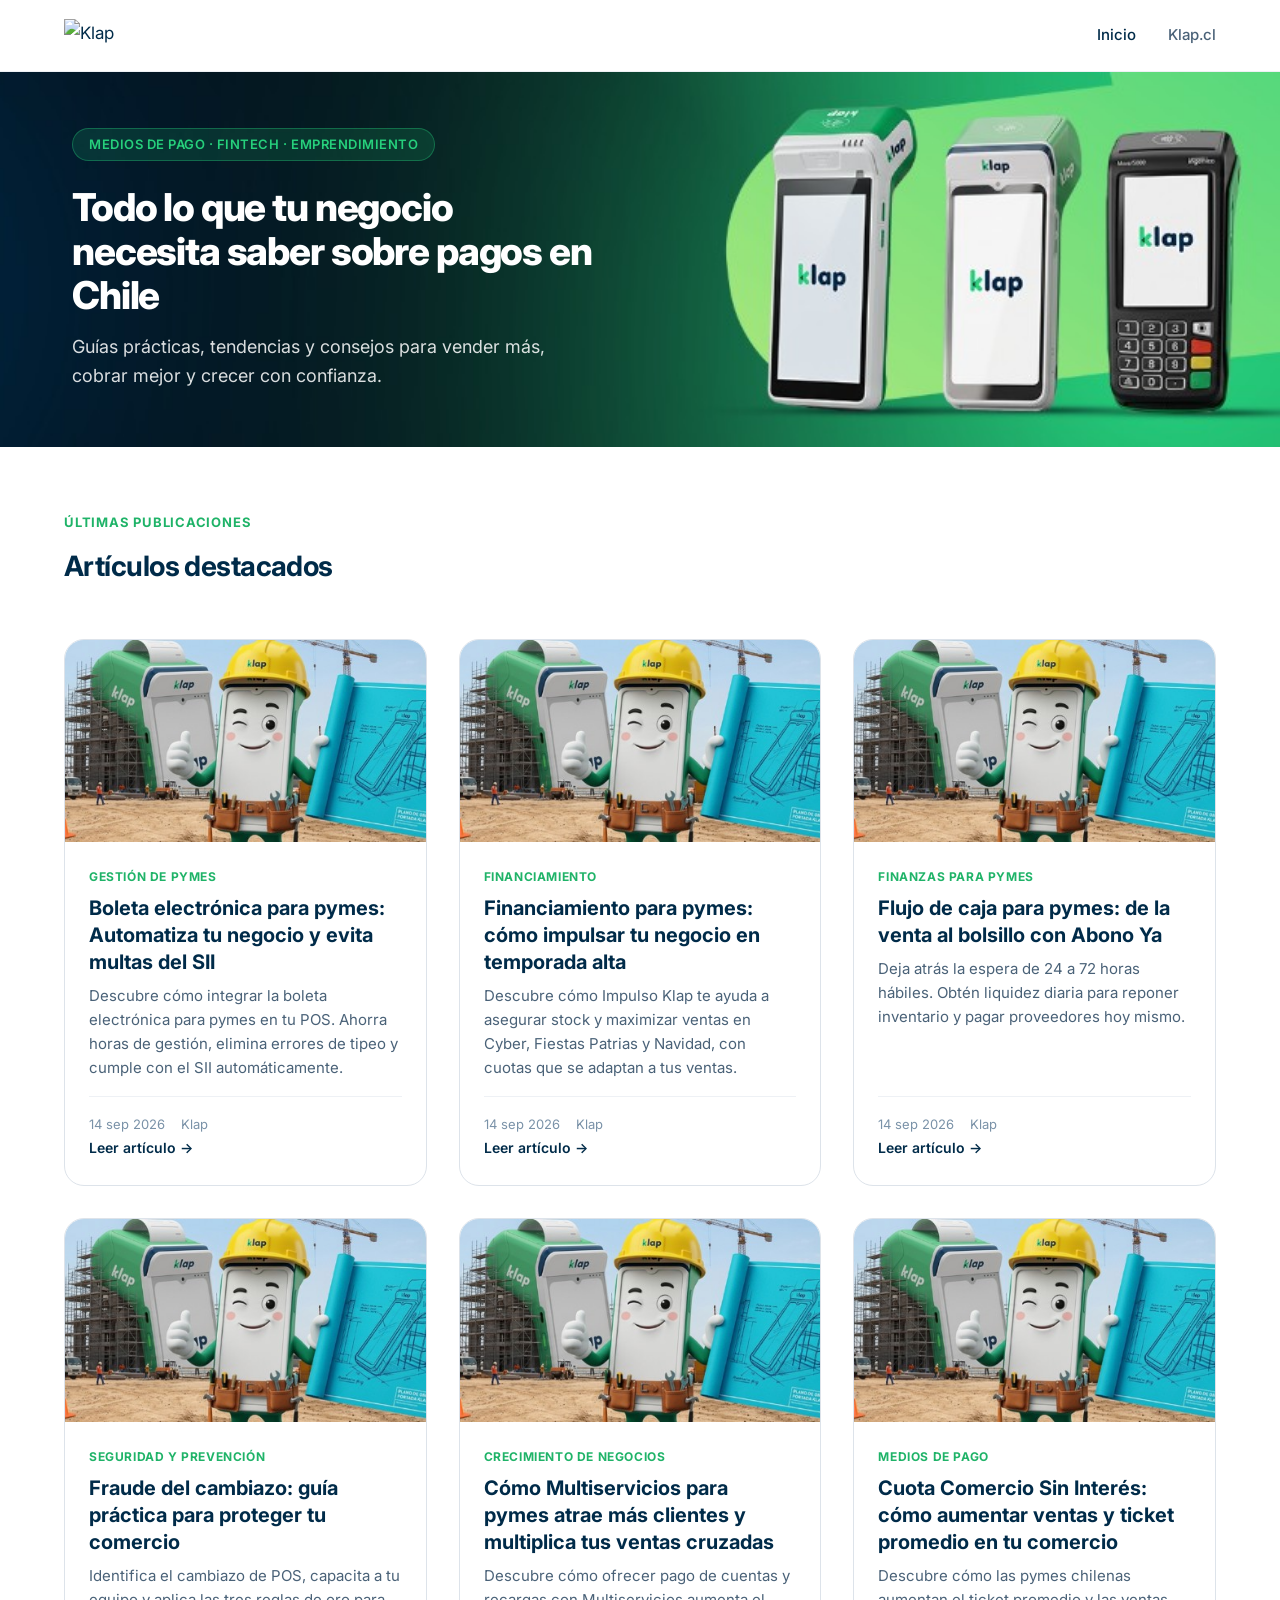
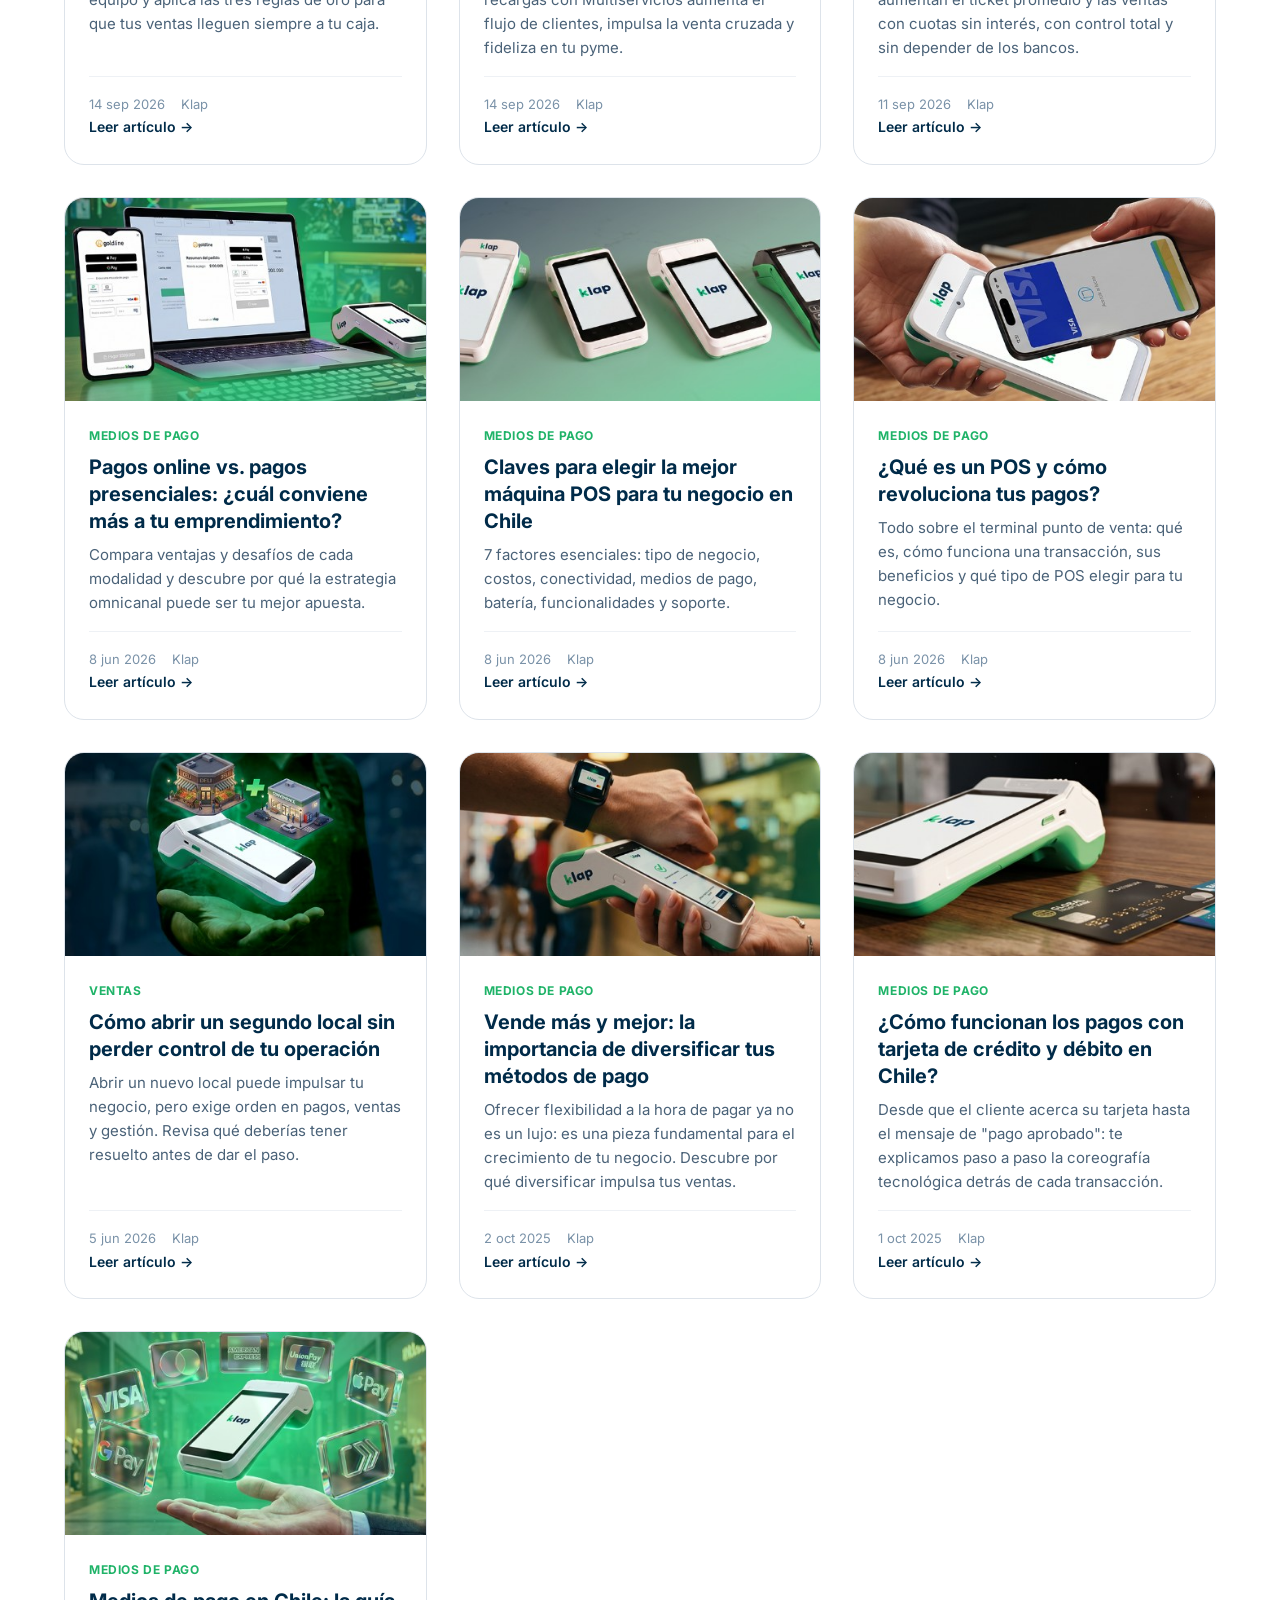
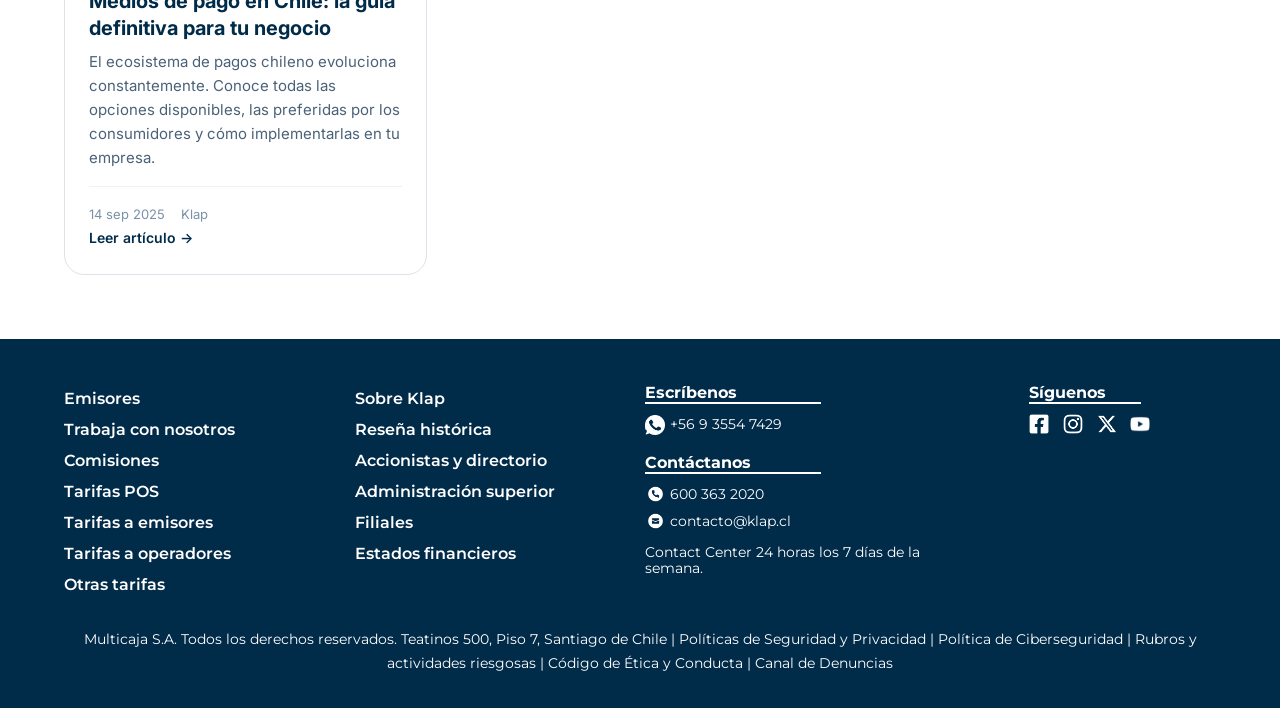
==== index.html @ 48fe4ee4 "Actualizar versiones de archivos CSS a v27 y ajustar la posición de los elementos en las secciones d" ====
<!DOCTYPE html>
<html lang="es-CL">
<head>
  <meta charset="UTF-8">
  <meta name="viewport" content="width=device-width, initial-scale=1.0, viewport-fit=cover">
  <title>Blog Klap | Medios de pago, fintech y emprendimiento en Chile</title>
  <meta name="description" content="Guías, consejos y tendencias sobre medios de pago, POS, tarjetas y fintech para emprendedores y pymes en Chile. Blog oficial de Klap.">
  <meta name="keywords" content="medios de pago Chile, Klap, POS, tarjeta débito crédito, pagos digitales, emprendimiento Chile, fintech">
  <meta name="robots" content="index, follow">
  <meta name="google-site-verification" content="VXnOGXAqtlD454wLR43YyWJzMed7Tv8wH9zO4CAKi9c">
  <link rel="canonical" href="https://www.klap.cl/blog-klap/">

  <!-- Open Graph -->
  <meta property="og:type" content="website">
  <meta property="og:title" content="Blog Klap | Medios de pago y fintech para tu negocio">
  <meta property="og:description" content="Guías, consejos y tendencias sobre medios de pago, POS y fintech para emprendedores en Chile.">
  <meta property="og:url" content="https://www.klap.cl/blog-klap/">
  <meta property="og:locale" content="es_CL">
  <meta property="og:site_name" content="Blog Klap">

  <!-- Twitter Card -->
  <meta name="twitter:card" content="summary_large_image">
  <meta name="twitter:title" content="Blog Klap | Medios de pago y fintech">
  <meta name="twitter:description" content="Guías y consejos sobre medios de pago para emprendedores en Chile.">

  <link rel="preconnect" href="https://fonts.googleapis.com">
  <link rel="preconnect" href="https://fonts.gstatic.com" crossorigin>
  <link href="https://fonts.googleapis.com/css2?family=Inter:wght@400;500;600;700;800&family=Montserrat:wght@400;500;600;700;800;900&display=swap" rel="stylesheet">
  <link rel="stylesheet" href="css/base.css?v=27">
  <link rel="stylesheet" href="css/mobile.css?v=27">
  <link rel="stylesheet" href="css/desktop.css?v=27">

  <script type="application/ld+json">
  {
    "@context": "https://schema.org",
    "@type": "Blog",
    "name": "Blog Klap",
    "description": "Guías y consejos sobre medios de pago, POS y fintech para emprendedores en Chile",
    "url": "https://www.klap.cl/blog-klap/",
    "publisher": {
      "@type": "Organization",
      "name": "Klap",
      "url": "https://www.klap.cl"
    },
    "blogPost": [
      {
        "@type": "BlogPosting",
        "headline": "Boleta electrónica para pymes: Automatiza tu negocio, despídete del papeleo y evita multas del SII",
        "url": "posts/boleta-electronica-pymes-automatizar-pos-sii.html",
        "datePublished": "2026-09-14",
        "author": { "@type": "Organization", "name": "Klap" }
      },
      {
        "@type": "BlogPosting",
        "headline": "Financiamiento para Pymes: Cómo Impulsar tu Negocio en Temporada Alta",
        "url": "posts/financiamiento-pymes-temporada-alta-impulso-klap.html",
        "datePublished": "2026-09-14",
        "author": { "@type": "Organization", "name": "Klap" }
      },
      {
        "@type": "BlogPosting",
        "headline": "Flujo de caja para pymes: Cómo optimizar tu liquidez diaria de la venta al bolsillo",
        "url": "posts/optimizar-flujo-caja-pymes-abono-ya.html",
        "datePublished": "2026-09-14",
        "author": { "@type": "Organization", "name": "Klap" }
      },
      {
        "@type": "BlogPosting",
        "headline": "Fraude del cambiazo: Guía práctica para proteger tu comercio y blindar tus transacciones",
        "url": "posts/evitar-fraude-cambiazo-pos-pymes.html",
        "datePublished": "2026-09-14",
        "author": { "@type": "Organization", "name": "Klap" }
      },
      {
        "@type": "BlogPosting",
        "headline": "Cómo Multiservicios para pymes atrae más clientes y multiplica tus ventas cruzadas",
        "url": "posts/multiservicios-pymes-aumentar-ventas-trafico.html",
        "datePublished": "2026-09-14",
        "author": { "@type": "Organization", "name": "Klap" }
      },
      {
        "@type": "BlogPosting",
        "headline": "Cuota Comercio Sin Interés: cómo aumentar ventas y ticket promedio en tu comercio",
        "url": "posts/cuota-comercio-sin-interes-aumenta-ventas-pymes.html",
        "datePublished": "2026-09-11",
        "author": { "@type": "Organization", "name": "Klap" }
      },
      {
        "@type": "BlogPosting",
        "headline": "Pagos online vs. pagos presenciales: ¿cuál conviene más a tu emprendimiento?",
        "url": "posts/pagos-online-vs-presenciales.html",
        "datePublished": "2026-06-08",
        "author": { "@type": "Organization", "name": "Klap" }
      },
      {
        "@type": "BlogPosting",
        "headline": "Claves para elegir la mejor máquina POS para tu negocio en Chile",
        "url": "posts/elegir-mejor-maquina-pos.html",
        "datePublished": "2026-06-08",
        "author": { "@type": "Organization", "name": "Klap" }
      },
      {
        "@type": "BlogPosting",
        "headline": "¿Qué es un POS y cómo revoluciona tus pagos?",
        "url": "posts/que-es-un-pos.html",
        "datePublished": "2026-06-08",
        "author": { "@type": "Organization", "name": "Klap" }
      },
      {
        "@type": "BlogPosting",
        "headline": "Cómo abrir un segundo local sin perder control de tu operación",
        "url": "posts/segundo-local-crecer-negocio.html",
        "datePublished": "2026-06-05",
        "author": { "@type": "Organization", "name": "Klap" }
      },
      {
        "@type": "BlogPosting",
        "headline": "Vende más y mejor: la importancia de diversificar tus métodos de pago",
        "url": "posts/diversificar-metodos-de-pago.html",
        "datePublished": "2025-10-02",
        "author": { "@type": "Organization", "name": "Klap" }
      },
      {
        "@type": "BlogPosting",
        "headline": "¿Cómo funcionan los pagos con tarjeta de crédito y débito en Chile?",
        "url": "posts/pagos-tarjeta-credito-debito-chile.html",
        "datePublished": "2025-10-01",
        "author": { "@type": "Organization", "name": "Klap" }
      },
      {
        "@type": "BlogPosting",
        "headline": "Medios de pago en Chile: la guía definitiva para tu negocio",
        "url": "posts/medios-de-pago-chile-guia-definitiva.html",
        "datePublished": "2025-09-14",
        "author": { "@type": "Organization", "name": "Klap" }
      }
    ]
  }
  </script>
</head>
<body>

  <header class="site-header" role="banner">
    <div class="container site-header__inner">
      <a href="index.html" class="site-logo" aria-label="Klap — Inicio del blog">
        <img
          src="https://www.klap.cl/image/layout_set_logo?img_id=293212&t=1779856204840"
          alt="Klap"
          class="site-logo__img"
          width="110"
          height="34"
        >
      </a>
      <button type="button" class="nav-toggle" aria-label="Abrir menú" aria-expanded="false" aria-controls="site-nav">
        <span></span><span></span><span></span>
      </button>
      <nav class="site-nav" id="site-nav" aria-label="Navegación principal">
        <a href="index.html" class="is-active">Inicio</a>
        <a href="https://www.klap.cl" target="_blank" rel="noopener">Klap.cl</a>
      </nav>
    </div>
  </header>

  <main>
    <section class="hero" aria-labelledby="hero-title">
      <div class="hero__image" aria-hidden="true">
        <img
          src="assets/images/brand/portada-blog.png?v=2"
          alt=""
          width="1024"
          height="249"
        >
      </div>
      <div class="container hero__content">
        <span class="hero__badge">Medios de pago · Fintech · Emprendimiento</span>
        <h1 id="hero-title" class="hero__title">Todo lo que tu negocio necesita saber sobre pagos en Chile</h1>
        <p class="hero__subtitle">Guías prácticas, tendencias y consejos para vender más, cobrar mejor y crecer con confianza.</p>
      </div>
    </section>

    <section class="posts-section" aria-labelledby="posts-title">
      <div class="container">
        <header class="section-header">
          <p class="section-header__label">Últimas publicaciones</p>
          <h2 id="posts-title" class="section-header__title">Artículos destacados</h2>
        </header>

        <div class="posts-grid">

          <article class="post-card">
            <div class="post-card__image">
              <a href="posts/boleta-electronica-pymes-automatizar-pos-sii.html" tabindex="-1" aria-hidden="true">
                <img
                  class="placeholder-cover"
                  src="assets/images/brand/portada-placeholder.jpg"
                  alt="Boleta electrónica para pymes integrada en un POS Klap"
                  width="1024"
                  height="249"
                  loading="lazy"
                >
              </a>
            </div>
            <div class="post-card__body">
              <span class="post-card__category">Gestión de pymes</span>
              <h3 class="post-card__title">
                <a href="posts/boleta-electronica-pymes-automatizar-pos-sii.html">Boleta electrónica para pymes: Automatiza tu negocio y evita multas del SII</a>
              </h3>
              <p class="post-card__excerpt">Descubre cómo integrar la boleta electrónica para pymes en tu POS. Ahorra horas de gestión, elimina errores de tipeo y cumple con el SII automáticamente.</p>
              <div class="post-card__meta">
                <time datetime="2026-09-14">14 sep 2026</time>
                <span>Klap</span>
              </div>
              <a href="posts/boleta-electronica-pymes-automatizar-pos-sii.html" class="post-card__read-more" aria-label="Leer artículo completo: Boleta electrónica para pymes">
                Leer artículo →
              </a>
            </div>
          </article>

          <article class="post-card">
            <div class="post-card__image">
              <a href="posts/financiamiento-pymes-temporada-alta-impulso-klap.html" tabindex="-1" aria-hidden="true">
                <img
                  class="placeholder-cover"
                  src="assets/images/brand/portada-placeholder.jpg"
                  alt="Dueño de pyme preparando inventario para temporada alta con Impulso Klap"
                  width="1024"
                  height="249"
                  loading="lazy"
                >
              </a>
            </div>
            <div class="post-card__body">
              <span class="post-card__category">Financiamiento</span>
              <h3 class="post-card__title">
                <a href="posts/financiamiento-pymes-temporada-alta-impulso-klap.html">Financiamiento para pymes: cómo impulsar tu negocio en temporada alta</a>
              </h3>
              <p class="post-card__excerpt">Descubre cómo Impulso Klap te ayuda a asegurar stock y maximizar ventas en Cyber, Fiestas Patrias y Navidad, con cuotas que se adaptan a tus ventas.</p>
              <div class="post-card__meta">
                <time datetime="2026-09-14">14 sep 2026</time>
                <span>Klap</span>
              </div>
              <a href="posts/financiamiento-pymes-temporada-alta-impulso-klap.html" class="post-card__read-more" aria-label="Leer artículo completo: Financiamiento para pymes">
                Leer artículo →
              </a>
            </div>
          </article>

          <article class="post-card">
            <div class="post-card__image">
              <a href="posts/optimizar-flujo-caja-pymes-abono-ya.html" tabindex="-1" aria-hidden="true">
                <img
                  class="placeholder-cover"
                  src="assets/images/brand/portada-placeholder.jpg"
                  alt="Pyme chilena mejorando su flujo de caja con Abono Ya de Klap"
                  width="1024"
                  height="249"
                  loading="lazy"
                >
              </a>
            </div>
            <div class="post-card__body">
              <span class="post-card__category">Finanzas para pymes</span>
              <h3 class="post-card__title">
                <a href="posts/optimizar-flujo-caja-pymes-abono-ya.html">Flujo de caja para pymes: de la venta al bolsillo con Abono Ya</a>
              </h3>
              <p class="post-card__excerpt">Deja atrás la espera de 24 a 72 horas hábiles. Obtén liquidez diaria para reponer inventario y pagar proveedores hoy mismo.</p>
              <div class="post-card__meta">
                <time datetime="2026-09-14">14 sep 2026</time>
                <span>Klap</span>
              </div>
              <a href="posts/optimizar-flujo-caja-pymes-abono-ya.html" class="post-card__read-more" aria-label="Leer artículo completo: Flujo de caja para pymes">
                Leer artículo →
              </a>
            </div>
          </article>

          <article class="post-card">
            <div class="post-card__image">
              <a href="posts/evitar-fraude-cambiazo-pos-pymes.html" tabindex="-1" aria-hidden="true">
                <img
                  class="placeholder-cover"
                  src="assets/images/brand/portada-placeholder.jpg"
                  alt="Guía para evitar el fraude del cambiazo de POS en comercios"
                  width="1024"
                  height="249"
                  loading="lazy"
                >
              </a>
            </div>
            <div class="post-card__body">
              <span class="post-card__category">Seguridad y prevención</span>
              <h3 class="post-card__title">
                <a href="posts/evitar-fraude-cambiazo-pos-pymes.html">Fraude del cambiazo: guía práctica para proteger tu comercio</a>
              </h3>
              <p class="post-card__excerpt">Identifica el cambiazo de POS, capacita a tu equipo y aplica las tres reglas de oro para que tus ventas lleguen siempre a tu caja.</p>
              <div class="post-card__meta">
                <time datetime="2026-09-14">14 sep 2026</time>
                <span>Klap</span>
              </div>
              <a href="posts/evitar-fraude-cambiazo-pos-pymes.html" class="post-card__read-more" aria-label="Leer artículo completo: Fraude del cambiazo">
                Leer artículo →
              </a>
            </div>
          </article>

          <article class="post-card">
            <div class="post-card__image">
              <a href="posts/multiservicios-pymes-aumentar-ventas-trafico.html" tabindex="-1" aria-hidden="true">
                <img
                  class="placeholder-cover"
                  src="assets/images/brand/portada-placeholder.jpg"
                  alt="Multiservicios para pymes: pago de cuentas y recargas en el POS para atraer más clientes"
                  width="1024"
                  height="249"
                  loading="lazy"
                >
              </a>
            </div>
            <div class="post-card__body">
              <span class="post-card__category">Crecimiento de negocios</span>
              <h3 class="post-card__title">
                <a href="posts/multiservicios-pymes-aumentar-ventas-trafico.html">Cómo Multiservicios para pymes atrae más clientes y multiplica tus ventas cruzadas</a>
              </h3>
              <p class="post-card__excerpt">Descubre cómo ofrecer pago de cuentas y recargas con Multiservicios aumenta el flujo de clientes, impulsa la venta cruzada y fideliza en tu pyme.</p>
              <div class="post-card__meta">
                <time datetime="2026-09-14">14 sep 2026</time>
                <span>Klap</span>
              </div>
              <a href="posts/multiservicios-pymes-aumentar-ventas-trafico.html" class="post-card__read-more" aria-label="Leer artículo completo: Multiservicios para pymes">
                Leer artículo →
              </a>
            </div>
          </article>

          <article class="post-card">
            <div class="post-card__image">
              <a href="posts/cuota-comercio-sin-interes-aumenta-ventas-pymes.html" tabindex="-1" aria-hidden="true">
                <img
                  class="placeholder-cover"
                  src="assets/images/brand/portada-placeholder.jpg"
                  alt="Cuota Comercio Sin Interés de Klap para aumentar ventas en pymes"
                  width="1024"
                  height="249"
                  loading="lazy"
                >
              </a>
            </div>
            <div class="post-card__body">
              <span class="post-card__category">Medios de pago</span>
              <h3 class="post-card__title">
                <a href="posts/cuota-comercio-sin-interes-aumenta-ventas-pymes.html">Cuota Comercio Sin Interés: cómo aumentar ventas y ticket promedio en tu comercio</a>
              </h3>
              <p class="post-card__excerpt">Descubre cómo las pymes chilenas aumentan el ticket promedio y las ventas con cuotas sin interés, con control total y sin depender de los bancos.</p>
              <div class="post-card__meta">
                <time datetime="2026-09-11">11 sep 2026</time>
                <span>Klap</span>
              </div>
              <a href="posts/cuota-comercio-sin-interes-aumenta-ventas-pymes.html" class="post-card__read-more" aria-label="Leer artículo completo: Cuota Comercio Sin Interés">
                Leer artículo →
              </a>
            </div>
          </article>

          <article class="post-card">
            <div class="post-card__image">
              <a href="posts/pagos-online-vs-presenciales.html" tabindex="-1" aria-hidden="true">
                <img
                  src="assets/images/posts/pagos-online-vs-presenciales.png"
                  alt="Pagos online y presenciales con Klap: eCommerce y terminal POS"
                  width="800"
                  height="450"
                  loading="lazy"
                >
              </a>
            </div>
            <div class="post-card__body">
              <span class="post-card__category">Medios de pago</span>
              <h3 class="post-card__title">
                <a href="posts/pagos-online-vs-presenciales.html">Pagos online vs. pagos presenciales: ¿cuál conviene más a tu emprendimiento?</a>
              </h3>
              <p class="post-card__excerpt">Compara ventajas y desafíos de cada modalidad y descubre por qué la estrategia omnicanal puede ser tu mejor apuesta.</p>
              <div class="post-card__meta">
                <time datetime="2026-06-08">8 jun 2026</time>
                <span>Klap</span>
              </div>
              <a href="posts/pagos-online-vs-presenciales.html" class="post-card__read-more" aria-label="Leer artículo completo: Pagos online vs presenciales">
                Leer artículo →
              </a>
            </div>
          </article>

          <article class="post-card">
            <div class="post-card__image">
              <a href="posts/elegir-mejor-maquina-pos.html" tabindex="-1" aria-hidden="true">
                <img
                  src="assets/images/posts/elegir-mejor-maquina-pos.png"
                  alt="Terminales POS Klap: distintos modelos para elegir según tu negocio"
                  width="800"
                  height="450"
                  loading="lazy"
                >
              </a>
            </div>
            <div class="post-card__body">
              <span class="post-card__category">Medios de pago</span>
              <h3 class="post-card__title">
                <a href="posts/elegir-mejor-maquina-pos.html">Claves para elegir la mejor máquina POS para tu negocio en Chile</a>
              </h3>
              <p class="post-card__excerpt">7 factores esenciales: tipo de negocio, costos, conectividad, medios de pago, batería, funcionalidades y soporte.</p>
              <div class="post-card__meta">
                <time datetime="2026-06-08">8 jun 2026</time>
                <span>Klap</span>
              </div>
              <a href="posts/elegir-mejor-maquina-pos.html" class="post-card__read-more" aria-label="Leer artículo completo: Elegir máquina POS">
                Leer artículo →
              </a>
            </div>
          </article>

          <article class="post-card">
            <div class="post-card__image">
              <a href="posts/que-es-un-pos.html" tabindex="-1" aria-hidden="true">
                <img
                  src="assets/images/posts/que-es-un-pos.png"
                  alt="Pago sin contacto con terminal Klap en un restaurante"
                  width="800"
                  height="450"
                  loading="lazy"
                >
              </a>
            </div>
            <div class="post-card__body">
              <span class="post-card__category">Medios de pago</span>
              <h3 class="post-card__title">
                <a href="posts/que-es-un-pos.html">¿Qué es un POS y cómo revoluciona tus pagos?</a>
              </h3>
              <p class="post-card__excerpt">Todo sobre el terminal punto de venta: qué es, cómo funciona una transacción, sus beneficios y qué tipo de POS elegir para tu negocio.</p>
              <div class="post-card__meta">
                <time datetime="2026-06-08">8 jun 2026</time>
                <span>Klap</span>
              </div>
              <a href="posts/que-es-un-pos.html" class="post-card__read-more" aria-label="Leer artículo completo: Qué es un POS">
                Leer artículo →
              </a>
            </div>
          </article>

          <article class="post-card">
            <div class="post-card__image">
              <a href="posts/segundo-local-crecer-negocio.html" tabindex="-1" aria-hidden="true">
                <img
                  src="assets/images/posts/segundo-local-crecer-negocio.png"
                  alt="Cómo abrir un segundo local y hacer crecer tu negocio en Chile"
                  width="800"
                  height="450"
                  loading="lazy"
                >
              </a>
            </div>
            <div class="post-card__body">
              <span class="post-card__category">Ventas</span>
              <h3 class="post-card__title">
                <a href="posts/segundo-local-crecer-negocio.html">Cómo abrir un segundo local sin perder control de tu operación</a>
              </h3>
              <p class="post-card__excerpt">Abrir un nuevo local puede impulsar tu negocio, pero exige orden en pagos, ventas y gestión. Revisa qué deberías tener resuelto antes de dar el paso.</p>
              <div class="post-card__meta">
                <time datetime="2026-06-05">5 jun 2026</time>
                <span>Klap</span>
              </div>
              <a href="posts/segundo-local-crecer-negocio.html" class="post-card__read-more" aria-label="Leer artículo completo: Segundo local">
                Leer artículo →
              </a>
            </div>
          </article>

          <article class="post-card">
            <div class="post-card__image">
              <a href="posts/diversificar-metodos-de-pago.html" tabindex="-1" aria-hidden="true">
                <img
                  src="assets/images/posts/diversificar-metodos-de-pago.png"
                  alt="Pago NFC con smartwatch y terminal POS Klap"
                  width="800"
                  height="450"
                  loading="lazy"
                >
              </a>
            </div>
            <div class="post-card__body">
              <span class="post-card__category">Medios de pago</span>
              <h3 class="post-card__title">
                <a href="posts/diversificar-metodos-de-pago.html">Vende más y mejor: la importancia de diversificar tus métodos de pago</a>
              </h3>
              <p class="post-card__excerpt">Ofrecer flexibilidad a la hora de pagar ya no es un lujo: es una pieza fundamental para el crecimiento de tu negocio. Descubre por qué diversificar impulsa tus ventas.</p>
              <div class="post-card__meta">
                <time datetime="2025-10-02">2 oct 2025</time>
                <span>Klap</span>
              </div>
              <a href="posts/diversificar-metodos-de-pago.html" class="post-card__read-more" aria-label="Leer artículo completo: Diversificar métodos de pago">
                Leer artículo →
              </a>
            </div>
          </article>

          <article class="post-card">
            <div class="post-card__image">
              <a href="posts/pagos-tarjeta-credito-debito-chile.html" tabindex="-1" aria-hidden="true">
                <img
                  src="assets/images/posts/pagos-tarjeta-credito-debito-chile.png"
                  alt="Terminal POS Klap con tarjetas de crédito y débito Visa y Mastercard sobre mostrador de madera"
                  width="1024"
                  height="249"
                  loading="lazy"
                >
              </a>
            </div>
            <div class="post-card__body">
              <span class="post-card__category">Medios de pago</span>
              <h3 class="post-card__title">
                <a href="posts/pagos-tarjeta-credito-debito-chile.html">¿Cómo funcionan los pagos con tarjeta de crédito y débito en Chile?</a>
              </h3>
              <p class="post-card__excerpt">Desde que el cliente acerca su tarjeta hasta el mensaje de "pago aprobado": te explicamos paso a paso la coreografía tecnológica detrás de cada transacción.</p>
              <div class="post-card__meta">
                <time datetime="2025-10-01">1 oct 2025</time>
                <span>Klap</span>
              </div>
              <a href="posts/pagos-tarjeta-credito-debito-chile.html" class="post-card__read-more" aria-label="Leer artículo completo: Pagos con tarjeta">
                Leer artículo →
              </a>
            </div>
          </article>

          <article class="post-card">
            <div class="post-card__image">
              <a href="posts/medios-de-pago-chile-guia-definitiva.html" tabindex="-1" aria-hidden="true">
                <img
                  src="assets/images/posts/medios-de-pago-chile-guia-definitiva.png"
                  alt="Terminal POS Klap con medios de pago: Visa, Mastercard, Google Pay, Apple Pay y más"
                  width="1024"
                  height="249"
                  loading="lazy"
                >
              </a>
            </div>
            <div class="post-card__body">
              <span class="post-card__category">Medios de pago</span>
              <h3 class="post-card__title">
                <a href="posts/medios-de-pago-chile-guia-definitiva.html">Medios de pago en Chile: la guía definitiva para tu negocio</a>
              </h3>
              <p class="post-card__excerpt">El ecosistema de pagos chileno evoluciona constantemente. Conoce todas las opciones disponibles, las preferidas por los consumidores y cómo implementarlas en tu empresa.</p>
              <div class="post-card__meta">
                <time datetime="2025-09-14">14 sep 2025</time>
                <span>Klap</span>
              </div>
              <a href="posts/medios-de-pago-chile-guia-definitiva.html" class="post-card__read-more" aria-label="Leer artículo completo: Guía medios de pago">
                Leer artículo →
              </a>
            </div>
          </article>

        </div>
      </div>
    </section>
  </main>

  <footer class="site-footer" role="contentinfo">
    <div class="container">
      <div class="site-footer__grid">
        <nav class="site-footer__col" aria-label="Emisores y tarifas">
          <ul class="site-footer__list">
            <li><a href="https://www.klap.cl/emisores" target="_blank" rel="noopener">Emisores</a></li>
            <li><a href="https://www.klap.cl/trabaja-con-nosotros1" target="_blank" rel="noopener">Trabaja con nosotros</a></li>
            <li><a href="https://www.klap.cl/comisiones" target="_blank" rel="noopener">Comisiones</a></li>
            <li><a href="https://www.klap.cl/tarifas-pos" target="_blank" rel="noopener">Tarifas POS</a></li>
            <li><a href="https://www.klap.cl/tarifas-a-emisores" target="_blank" rel="noopener">Tarifas a emisores</a></li>
            <li><a href="https://www.klap.cl/tarifas-a-operadores" target="_blank" rel="noopener">Tarifas a operadores</a></li>
            <li><a href="https://www.klap.cl/otras-tarifas" target="_blank" rel="noopener">Otras tarifas</a></li>
          </ul>
        </nav>

        <nav class="site-footer__col" aria-label="Sobre Klap">
          <ul class="site-footer__list">
            <li><a href="https://www.klap.cl/corporativo" target="_blank" rel="noopener">Sobre Klap</a></li>
            <li><a href="https://www.klap.cl/corporativo/resena-historica" target="_blank" rel="noopener">Reseña histórica</a></li>
            <li><a href="https://www.klap.cl/corporativo/accionistas-y-directorio" target="_blank" rel="noopener">Accionistas y directorio</a></li>
            <li><a href="https://www.klap.cl/corporativo/administracion-superior" target="_blank" rel="noopener">Administración superior</a></li>
            <li><a href="https://www.klap.cl/corporativo/filiales" target="_blank" rel="noopener">Filiales</a></li>
            <li><a href="https://www.klap.cl/corporativo/estados-financieros" target="_blank" rel="noopener">Estados financieros</a></li>
          </ul>
        </nav>

        <div class="site-footer__col site-footer__contact">
          <p class="site-footer__heading">Escríbenos</p>
          <p class="site-footer__row">
            <img class="site-footer__icon" src="assets/icons/footer/whatsapp.png" alt="Teléfono Whatsapp" width="20" height="20">
            <a class="site-footer__whatsapp" href="https://api.whatsapp.com/send?phone=56935547429" target="_blank" rel="noopener">+56 9 3554 7429</a>
          </p>
          <p class="site-footer__heading">Contáctanos</p>
          <p class="site-footer__row">
            <img class="site-footer__icon" src="assets/icons/footer/phone.png" alt="Teléfono" width="20" height="20">
            <a href="tel:6003632020">600 363 2020</a>
          </p>
          <p class="site-footer__row">
            <img class="site-footer__icon" src="assets/icons/footer/email.png" alt="Correo Contacto" width="20" height="20">
            <a href="mailto:contacto@klap.cl">contacto@klap.cl</a>
          </p>
          <p class="site-footer__hours">Contact Center 24 horas los 7 días de la semana.</p>
        </div>

        <div class="site-footer__col site-footer__social">
          <p class="site-footer__heading">Síguenos</p>
          <div class="site-footer__rrss">
            <a href="https://www.facebook.com/Klap.Chile/" target="_blank" rel="noopener" aria-label="Facebook">
              <img class="site-footer__icon" src="assets/icons/footer/facebook.png" alt="Facebook" width="20" height="20">
            </a>
            <a href="https://www.instagram.com/KlapChile/" target="_blank" rel="noopener" aria-label="Instagram">
              <img class="site-footer__icon" src="assets/icons/footer/instagram.png" alt="Instagram" width="20" height="20">
            </a>
            <a href="https://twitter.com/KlapCL" target="_blank" rel="noopener" aria-label="X">
              <img class="site-footer__icon" src="assets/icons/footer/x.png" alt="X" width="20" height="20">
            </a>
            <a href="https://www.youtube.com/channel/UC9lYDc6nnPbQkR2c2wWHtZg?view_as=subscriber" target="_blank" rel="noopener" aria-label="YouTube">
              <img class="site-footer__icon" src="assets/icons/footer/youtube.png" alt="Youtube" width="20" height="20">
            </a>
          </div>
        </div>
      </div>

      <p class="site-footer__legal">
        Multicaja S.A. Todos los derechos reservados. Teatinos 500, Piso 7, Santiago de Chile |
        <a href="https://www.klap.cl/home-comercios/politica-de-seguridad" target="_blank" rel="noopener">Políticas de Seguridad y Privacidad</a>
        |
        <a href="https://www.klap.cl/documents/34450/0/Politica_de_Seguridad_de_la_Informacion_Ciberseguridad_V8.2.pdf/9d4c741d-688f-0311-f4cd-349dcd6ccf31?t=1769457745805" target="_blank" rel="noopener">Política de Ciberseguridad</a>
        |
        <a href="https://www.klap.cl/documents/34450/134565/rubros_y_actividades_riesgosas.pdf" target="_blank" rel="noopener">Rubros y actividades riesgosas</a>
        |
        <a href="https://www.klap.cl/documents/34450/134565/Codigo_de_etica_y_conducta_Klap.pdf" target="_blank" rel="noopener">Código de Ética y Conducta</a>
        |
        <a href="https://sonda.ines.cl/klap/formulario/" target="_blank" rel="noopener">Canal de Denuncias</a>
      </p>
    </div>
  </footer>

  <script src="js/main.js?v=2" defer></script>
</body>
</html>
---- css/base.css ----
/* =============================================
   Blog Klap — BASE (tokens, reset, utilidades)
   Cargado siempre. Sin reglas responsive.
   ============================================= */

:root {
  --color-primary: #002b49;
  --color-primary-dark: #001a2e;
  --color-primary-light: #003d66;
  --color-accent: #26d07c;
  --color-accent-dark: #1fb368;
  --color-accent-light: #e8faf2;
  --color-bg: #ffffff;
  --color-bg-alt: #f8f9fa;
  --color-bg-dark: #002b49;
  --color-text: #002b49;
  --color-text-muted: #4a6278;
  --color-text-light: #7a92a8;
  --color-border: #dde3ea;
  --color-border-light: #eef1f5;
  --color-warning-bg: #fff8e6;
  --color-warning-border: #e0b422;
  --color-warning-text: #7a5b00;
  --color-danger: #dc2626;
  --color-danger-bg: #fef2f2;
  --color-danger-soft: #fee2e2;
  --color-success: #16a34a;
  --color-success-bg: #f0fdf4;
  --font-sans: 'Inter', -apple-system, BlinkMacSystemFont, 'Segoe UI', sans-serif;
  --radius-sm: 6px;
  --radius-md: 12px;
  --radius-lg: 20px;
  --radius-full: 9999px;
  --shadow-sm: 0 1px 3px rgba(0, 43, 73, 0.06);
  --shadow-md: 0 4px 16px rgba(0, 43, 73, 0.08);
  --shadow-lg: 0 8px 32px rgba(0, 43, 73, 0.12);
  --max-width: 1200px;
  --content-width: 760px;
}

*, *::before, *::after { box-sizing: border-box; margin: 0; padding: 0; }

html {
  scroll-behavior: smooth;
  -webkit-text-size-adjust: 100%;
  overflow-x: hidden;
  width: 100%;
}

body {
  font-family: var(--font-sans);
  color: var(--color-text);
  background: var(--color-bg);
  -webkit-font-smoothing: antialiased;
  overflow-x: hidden;
  width: 100%;
  min-width: 0;
}

img { max-width: 100%; height: auto; display: block; }

a {
  color: var(--color-primary);
  text-decoration: none;
  transition: color 0.2s;
}

a:hover { color: var(--color-primary-light); }

button { font-family: inherit; cursor: pointer; }

.container {
  width: 100%;
  max-width: var(--max-width);
  margin: 0 auto;
}

.sr-only {
  position: absolute; width: 1px; height: 1px; padding: 0; margin: -1px;
  overflow: hidden; clip: rect(0,0,0,0); white-space: nowrap; border: 0;
}

.text-center { text-align: center; }

/* ---- Buttons ---- */
.btn {
  display: inline-flex;
  align-items: center;
  justify-content: center;
  gap: 0.5rem;
  padding: 0.75rem 1.5rem;
  font-size: 0.9375rem;
  font-weight: 600;
  border-radius: var(--radius-sm);
  border: 2px solid transparent;
  text-decoration: none;
  transition: background 0.2s, color 0.2s, border-color 0.2s;
}

.btn--outline {
  background: transparent;
  color: var(--color-primary);
  border-color: var(--color-primary);
}

.btn--outline:hover {
  background: var(--color-primary);
  color: #fff;
}

.btn--solid {
  background: var(--color-accent);
  color: var(--color-primary-dark);
  border-color: var(--color-accent);
}

.btn--solid:hover {
  background: var(--color-accent-dark);
  border-color: var(--color-accent-dark);
  color: var(--color-primary-dark);
}

.btn--ghost {
  background: transparent;
  color: var(--color-primary);
  border-color: var(--color-primary);
}

.btn--ghost:hover {
  background: var(--color-primary);
  color: #fff;
}

.prose .btn { text-decoration: none; }

/* ---- Prose (tipografía artículo) ---- */
.prose { color: var(--color-text); }
.prose > * + * { margin-top: 1rem; }
.prose p { color: var(--color-text); }
.prose strong { font-weight: 600; }
.prose a { text-decoration: underline; text-underline-offset: 2px; }
.prose ul, .prose ol { padding-left: 1.25rem; }
.prose ul li, .prose ol li { margin-bottom: 0.5rem; }
.prose ul li::marker { color: var(--color-primary); }
.prose ol li::marker { font-weight: 700; color: var(--color-primary); }

.prose .checklist { list-style: none; padding-left: 0; }
.prose .checklist li {
  position: relative;
  padding-left: 1.75rem;
  margin-bottom: 0.75rem;
}
.prose .checklist li::before {
  content: '✓';
  position: absolute; left: 0; top: 0.15em;
  width: 1.25rem; height: 1.25rem;
  background: var(--color-accent); color: #fff;
  border-radius: 50%; font-size: 0.65rem; font-weight: 700;
  display: flex; align-items: center; justify-content: center;
}

.prose table { width: 100%; border-collapse: collapse; }
.prose thead { background: var(--color-primary); color: #fff; }
.prose th, .prose td {
  text-align: left;
  vertical-align: top;
  border-bottom: 1px solid var(--color-border-light);
}
.prose tbody tr:last-child td { border-bottom: none; }
.prose tbody tr:nth-child(even) { background: var(--color-bg-alt); }

/* Featured image — oculta por defecto (banners klap tienen texto incrustado) */
.article-featured-image { display: none; }

/* TOC toggle — oculto en base, se activa en mobile.css */
.toc__toggle { display: none; }
.toc__toggle-icon { transition: transform 0.2s; }
.toc ol { list-style: none; }
.toc ol li a {
  display: block;
  color: var(--color-text-muted);
  border-left: 2px solid transparent;
  transition: color 0.2s, border-color 0.2s;
}
.toc ol li a:hover,
.toc ol li a.is-active {
  color: var(--color-primary);
  border-left-color: var(--color-primary);
}

/* Nav toggle — oculto en base */
.nav-toggle { display: none; }

/* ---- Post card links (compartido) ---- */
.post-card__title a { color: inherit; text-decoration: none; }
.post-card__title a:hover { color: var(--color-primary); }
.post-card__read-more { text-decoration: none; }
.post-card__read-more:hover { text-decoration: underline; }

/* Portada placeholder (1024×249): recorta hacia el personaje en cards 16:9 */
img.placeholder-cover { object-position: 68% center; }

/* =============================================
   Componentes reutilizables de artículo
   ============================================= */

/* Barra de progreso de lectura */
.reading-progress {
  position: fixed;
  top: 0;
  left: 0;
  width: 100%;
  height: 4px;
  z-index: 200;
  background: transparent;
  pointer-events: none;
}

.reading-progress__bar {
  height: 100%;
  width: 0%;
  background: var(--color-accent);
  box-shadow: 0 0 8px rgba(38, 208, 124, 0.55);
  transform-origin: left center;
}

@media (prefers-reduced-motion: reduce) {
  .reading-progress__bar { transition: none; }
}

.prose section {
  scroll-margin-top: calc(var(--header-height, 72px) + 1.25rem);
}

.prose section > * + *:not(h2):not(h3) { margin-top: 1rem; }

/* Takeaways */
.takeaways {
  display: grid;
  gap: 0.75rem;
  margin: 1.5rem 0;
  list-style: none;
  padding: 0;
}

.takeaway-card {
  display: grid;
  grid-template-columns: auto 1fr;
  gap: 0.875rem;
  align-items: start;
  padding: 1rem;
  background: var(--color-bg);
  border: 1px solid var(--color-border);
  border-radius: var(--radius-md);
  box-shadow: var(--shadow-sm);
}

.takeaway-card__icon {
  width: 40px;
  height: 40px;
  display: flex;
  align-items: center;
  justify-content: center;
  background: var(--color-accent-light);
  color: var(--color-accent-dark);
  border-radius: var(--radius-sm);
  flex-shrink: 0;
}

.takeaway-card__icon svg { display: block; }

.takeaway-card__title {
  font-size: 0.9375rem;
  font-weight: 700;
  margin-bottom: 0.25rem;
  line-height: 1.3;
}

.takeaway-card__text {
  font-size: 0.8125rem;
  color: var(--color-text-muted);
  line-height: 1.55;
  margin: 0;
}

/* Comparativo / flujo (artículo boleta y reutilizable) */
.compare-flow {
  display: grid;
  gap: 1rem;
  margin: 1.5rem 0;
}

.compare-flow__col {
  border-radius: var(--radius-md);
  padding: 1.25rem;
  border: 1px solid var(--color-border);
}

.compare-flow__col--bad {
  background: var(--color-danger-bg);
  border-color: #fecaca;
}

.compare-flow__col--good {
  background: var(--color-success-bg);
  border-color: #bbf7d0;
}

.compare-flow__badge {
  display: inline-block;
  font-size: 0.6875rem;
  font-weight: 700;
  letter-spacing: 0.06em;
  text-transform: uppercase;
  padding: 0.2rem 0.625rem;
  border-radius: var(--radius-full);
  margin-bottom: 0.5rem;
}

.compare-flow__badge--bad { background: var(--color-danger-soft); color: var(--color-danger); }
.compare-flow__badge--good { background: #dcfce7; color: #15803d; }

.prose .compare-flow h3,
.prose .case-card__title,
.prose .takeaway-card__title,
.prose .alert__title,
.prose .article-cta__title,
.prose .quota-visual__title,
.prose .flip-card__title {
  margin-top: 0;
  padding-bottom: 0;
  border-bottom: none;
}

.compare-flow__col h3 {
  font-size: 1.0625rem;
  font-weight: 800;
  margin: 0 0 0.375rem;
}

.compare-flow__lead {
  font-size: 0.8125rem;
  color: var(--color-text-muted);
  margin: 0 0 1rem;
  line-height: 1.5;
}

.compare-flow__steps {
  list-style: none;
  padding: 0;
  margin: 0;
}

.compare-flow__steps li {
  display: grid;
  grid-template-columns: 28px 1fr;
  gap: 0.75rem;
  align-items: start;
  padding: 0.75rem 0;
  border-top: 1px dashed rgba(0, 43, 73, 0.12);
}

.compare-flow__steps li:first-child { border-top: none; padding-top: 0; }

.compare-flow__icon {
  width: 28px;
  height: 28px;
  display: flex;
  align-items: center;
  justify-content: center;
}

.compare-flow__icon svg { display: block; }

.compare-flow__steps strong {
  display: block;
  font-size: 0.875rem;
  margin-bottom: 0.125rem;
}

.compare-flow__steps span {
  display: block;
  font-size: 0.8125rem;
  color: var(--color-text-muted);
  line-height: 1.45;
}

.compare-flow__result {
  margin-top: 1rem;
  padding: 0.75rem 0.875rem;
  border-radius: var(--radius-sm);
  font-size: 0.8125rem;
  font-weight: 600;
  line-height: 1.45;
}

.compare-flow__col--bad .compare-flow__result {
  background: #fff;
  color: var(--color-danger);
}

.compare-flow__col--good .compare-flow__result {
  background: #fff;
  color: #15803d;
}

.compare-flow__vs {
  display: flex;
  align-items: center;
  justify-content: center;
  font-size: 0.75rem;
  font-weight: 800;
  letter-spacing: 0.08em;
  text-transform: uppercase;
  color: var(--color-text-light);
}

/* Casos de éxito */
.case-cards {
  display: grid;
  gap: 1rem;
  margin: 1.5rem 0;
}

.case-card {
  border: 1px solid var(--color-border);
  border-radius: var(--radius-md);
  overflow: hidden;
  background: var(--color-bg);
  box-shadow: var(--shadow-sm);
}

.case-card__media {
  aspect-ratio: 16 / 9;
  overflow: hidden;
  background: var(--color-bg-dark);
}

.case-card__media img {
  width: 100%;
  height: 100%;
  object-fit: cover;
}

.case-card__body { padding: 1.125rem; }

.case-card__label {
  display: inline-block;
  font-size: 0.6875rem;
  font-weight: 700;
  letter-spacing: 0.05em;
  text-transform: uppercase;
  color: var(--color-accent-dark);
  margin-bottom: 0.375rem;
}

.case-card__title {
  font-size: 1rem;
  font-weight: 800;
  margin-bottom: 0.5rem;
  line-height: 1.3;
}

.case-card__text {
  font-size: 0.8125rem;
  color: var(--color-text-muted);
  line-height: 1.55;
  margin: 0;
}

.case-card__result {
  margin-top: 0.75rem;
  padding-top: 0.75rem;
  border-top: 1px solid var(--color-border-light);
  font-size: 0.8125rem;
  font-weight: 700;
  color: var(--color-primary);
}

/* Alertas / errores comunes */
.alert {
  display: grid;
  grid-template-columns: auto 1fr;
  gap: 0.75rem;
  padding: 1rem;
  margin: 0.75rem 0;
  border-radius: var(--radius-md);
  border: 1px solid transparent;
}

.alert--warning {
  background: var(--color-warning-bg);
  border-color: #f3d27a;
}

.alert--danger {
  background: var(--color-danger-bg);
  border-color: #fecaca;
}

.alert__icon {
  width: 28px;
  height: 28px;
  color: var(--color-warning-text);
  flex-shrink: 0;
}

.alert--danger .alert__icon { color: var(--color-danger); }

.alert__title {
  font-size: 0.9375rem;
  font-weight: 700;
  margin-bottom: 0.25rem;
  line-height: 1.3;
}

.alert__text {
  font-size: 0.8125rem;
  color: var(--color-text-muted);
  line-height: 1.55;
  margin: 0;
}

.callout--warning {
  background: var(--color-warning-bg);
  border-color: var(--color-warning-border);
}

/* FAQ acordeón */
.faq { margin: 1.25rem 0; }

.faq-item {
  border: 1px solid var(--color-border);
  border-radius: var(--radius-md);
  background: var(--color-bg);
  margin-bottom: 0.5rem;
}

.faq-item summary {
  cursor: pointer;
  font-weight: 650;
  padding: 1rem 2.75rem 1rem 1.125rem;
  list-style: none;
  position: relative;
  line-height: 1.4;
}

.faq-item summary::-webkit-details-marker { display: none; }

.faq-item summary::after {
  content: '+';
  position: absolute;
  right: 1rem;
  top: 50%;
  transform: translateY(-50%);
  width: 1.5rem;
  height: 1.5rem;
  border-radius: 50%;
  background: var(--color-bg-alt);
  color: var(--color-primary);
  font-size: 1.125rem;
  font-weight: 600;
  display: flex;
  align-items: center;
  justify-content: center;
  line-height: 1;
}

.faq-item[open] summary::after { content: '–'; }
.faq-item[open] summary { border-bottom: 1px solid var(--color-border-light); }

.faq-item__answer {
  padding: 0.875rem 1.125rem 1.125rem;
  font-size: 0.9375rem;
  color: var(--color-text-muted);
  line-height: 1.6;
}

.faq-item__answer p { margin: 0; }

/* CTA final */
.article-cta {
  margin: 2rem 0 0.5rem;
  padding: 1.5rem;
  background: var(--color-primary);
  color: #fff;
  border-radius: var(--radius-lg);
}

.article-cta__title {
  font-size: 1.25rem;
  font-weight: 800;
  margin-bottom: 0.5rem;
  color: #fff;
}

.article-cta__text {
  font-size: 0.9375rem;
  line-height: 1.6;
  color: rgba(255, 255, 255, 0.82);
  margin-bottom: 1.25rem;
}

.article-cta__actions {
  display: flex;
  flex-direction: column;
  gap: 0.75rem;
}

.article-cta .btn--solid:hover { color: var(--color-primary-dark); }
.article-cta .btn--ghost {
  border-color: rgba(255, 255, 255, 0.7);
  color: #fff;
}
.article-cta .btn--ghost:hover {
  background: #fff;
  color: var(--color-primary);
  border-color: #fff;
}

/* Figuras / imágenes de contenido */
.prose-figure {
  margin: 1.5rem 0;
  border-radius: var(--radius-md);
  overflow: hidden;
  background: var(--color-bg-alt);
}

.prose-figure img {
  width: 100%;
  height: auto;
  aspect-ratio: 1024 / 249;
  object-fit: cover;
}

.prose-figure figcaption {
  font-size: 0.8125rem;
  color: var(--color-text-muted);
  padding: 0.75rem 1rem;
  line-height: 1.45;
}

/* Widget financiamiento (artículo 2) */
.quota-visual {
  margin: 1.5rem 0;
  padding: 1.25rem;
  background: var(--color-bg-alt);
  border: 1px solid var(--color-border);
  border-radius: var(--radius-md);
}

.quota-visual__header { margin-bottom: 1rem; }
.quota-visual__title { font-size: 1rem; font-weight: 800; margin-bottom: 0.25rem; }
.quota-visual__hint { font-size: 0.8125rem; color: var(--color-text-muted); }

.quota-visual__bars {
  display: grid;
  grid-template-columns: 1fr 1fr;
  gap: 1rem;
  align-items: end;
  min-height: 160px;
  margin-bottom: 1rem;
}

.quota-bar {
  display: flex;
  flex-direction: column;
  justify-content: flex-end;
  align-items: center;
  gap: 0.5rem;
  height: 160px;
}

.quota-bar__track {
  width: 56px;
  height: 100%;
  background: #fff;
  border: 1px solid var(--color-border);
  border-radius: var(--radius-sm);
  overflow: hidden;
  display: flex;
  align-items: flex-end;
}

.quota-bar__fill {
  width: 100%;
  height: 40%;
  transition: height 0.2s ease;
}

.quota-bar--sales .quota-bar__fill { background: var(--color-primary); }
.quota-bar--quota .quota-bar__fill { background: var(--color-accent); }

.quota-bar__label { font-size: 0.75rem; font-weight: 700; text-align: center; }
.quota-bar__value { font-size: 0.875rem; font-weight: 800; }

.quota-visual input[type="range"] {
  width: 100%;
  accent-color: var(--color-accent);
}

.quota-visual__control label {
  display: flex;
  justify-content: space-between;
  gap: 0.75rem;
  font-size: 0.8125rem;
  font-weight: 600;
  margin-bottom: 0.5rem;
}

.quota-visual__scenario {
  margin-top: 0.875rem;
  font-size: 0.875rem;
  font-weight: 600;
  color: var(--color-primary);
  text-align: center;
  line-height: 1.45;
}

/* Timeline flujo de caja (artículo 3) */
.cash-timeline {
  margin: 1.5rem 0;
  display: grid;
  gap: 1rem;
}

.cash-timeline__row {
  padding: 1rem;
  border-radius: var(--radius-md);
  border: 1px solid var(--color-border);
}

.cash-timeline__row--slow { background: var(--color-danger-bg); }
.cash-timeline__row--fast { background: var(--color-success-bg); }

.cash-timeline__label {
  font-size: 0.75rem;
  font-weight: 700;
  text-transform: uppercase;
  letter-spacing: 0.05em;
  margin-bottom: 0.75rem;
}

.cash-timeline__days {
  display: grid;
  grid-template-columns: repeat(4, 1fr);
  gap: 0.375rem;
}

.cash-day {
  text-align: center;
  padding: 0.625rem 0.35rem;
  border-radius: var(--radius-sm);
  background: #fff;
  font-size: 0.6875rem;
  font-weight: 700;
}

.cash-day strong { display: block; font-size: 0.8125rem; }
.cash-day span {
  display: block;
  font-weight: 600;
  font-size: 0.625rem;
  margin-top: 0.2rem;
  line-height: 1.3;
  opacity: 0.85;
}

.cash-timeline__note {
  margin-top: 0.75rem;
  font-size: 0.8125rem;
  color: var(--color-text-muted);
  line-height: 1.45;
}

.cash-day.is-wait { color: var(--color-danger); opacity: 0.7; }
.cash-day.is-now { background: var(--color-accent); color: var(--color-primary-dark); }
.cash-day.is-paid { background: var(--color-primary); color: #fff; }

/* Flip-cards (artículo 4) */
.flip-grid {
  display: grid;
  gap: 1rem;
  margin: 1.5rem 0;
}

.flip-card {
  perspective: 1000px;
  min-height: 220px;
  cursor: pointer;
}

.flip-card__inner {
  position: relative;
  width: 100%;
  min-height: 220px;
  transition: transform 0.5s;
  transform-style: preserve-3d;
}

.flip-card.is-flipped .flip-card__inner,
.flip-card:focus-within .flip-card__inner {
  transform: rotateY(180deg);
}

@media (hover: hover) {
  .flip-card:hover .flip-card__inner { transform: rotateY(180deg); }
}

.flip-card__face {
  position: absolute;
  inset: 0;
  backface-visibility: hidden;
  border-radius: var(--radius-md);
  padding: 1.25rem;
  border: 1px solid var(--color-border);
  display: flex;
  flex-direction: column;
  justify-content: center;
  gap: 0.5rem;
}

.flip-card__front {
  background: var(--color-bg-alt);
}

.flip-card__back {
  background: var(--color-primary);
  color: #fff;
  transform: rotateY(180deg);
}

.flip-card__num {
  font-size: 0.75rem;
  font-weight: 800;
  letter-spacing: 0.06em;
  text-transform: uppercase;
  color: var(--color-accent-dark);
}

.flip-card__back .flip-card__num { color: var(--color-accent); }
.flip-card__title { font-size: 1.0625rem; font-weight: 800; }
.flip-card__text { font-size: 0.875rem; line-height: 1.55; margin: 0; }
.flip-card__hint { font-size: 0.75rem; color: var(--color-text-light); }

@media (prefers-reduced-motion: reduce) {
  .flip-card__inner { transition: none; }
  .quota-bar__fill { transition: none; }
}

/* Escenarios A/B (Multiservicios) */
.compare-flow__col--muted {
  background: #e6eaee;
  border-color: #c5ced6;
  color: #5c6770;
  filter: grayscale(0.45);
  opacity: 0.88;
}

.compare-flow__col--bright {
  background-color: #e8faf2;
  background-image: linear-gradient(180deg, #e8faf2 0%, #ffffff 55%);
  border: 2px solid var(--color-accent);
  box-shadow: 0 10px 28px rgba(38, 208, 124, 0.18);
}

/* Beneficios con número marca de agua */
.benefit-grid {
  display: grid;
  gap: 0.75rem;
  margin: 1.5rem 0;
}

.benefit-card {
  position: relative;
  overflow: hidden;
  padding: 1.25rem 1.25rem 1.5rem;
  background: var(--color-bg);
  border: 1px solid var(--color-border);
  border-radius: var(--radius-md);
  min-height: 160px;
}

.benefit-card__num {
  position: absolute;
  right: 0.15rem;
  bottom: -0.55rem;
  font-size: 6rem;
  font-weight: 800;
  line-height: 1;
  color: var(--color-primary);
  opacity: 0.08;
  pointer-events: none;
  user-select: none;
}

.benefit-card__title {
  position: relative;
  z-index: 1;
  font-size: 1rem;
  font-weight: 800;
  margin-bottom: 0.5rem;
  line-height: 1.3;
}

.benefit-card__text {
  position: relative;
  z-index: 1;
  font-size: 0.8125rem;
  color: var(--color-text-muted);
  line-height: 1.55;
  margin: 0;
}

/* Antes / Después */
.ba-cards {
  display: grid;
  gap: 1rem;
  margin: 1.5rem 0;
}

.ba-card {
  border: 1px solid var(--color-border);
  border-radius: var(--radius-md);
  overflow: hidden;
  background: var(--color-bg);
  box-shadow: var(--shadow-sm);
}

.ba-card__media {
  aspect-ratio: 16 / 9;
  overflow: hidden;
  background: var(--color-bg-dark);
}

.ba-card__media img {
  width: 100%;
  height: 100%;
  object-fit: cover;
}

.ba-card__body { padding: 1.125rem; }

.ba-card__label {
  display: inline-block;
  font-size: 0.6875rem;
  font-weight: 700;
  letter-spacing: 0.05em;
  text-transform: uppercase;
  color: var(--color-accent-dark);
  margin-bottom: 0.375rem;
}

.ba-card__title {
  font-size: 1rem;
  font-weight: 800;
  margin-bottom: 0.75rem;
  line-height: 1.3;
}

.ba-card__split {
  display: grid;
  grid-template-columns: 1fr 1fr;
  gap: 0.5rem;
  margin-bottom: 0.875rem;
}

.ba-card__col {
  padding: 0.75rem;
  border-radius: var(--radius-sm);
  font-size: 0.8125rem;
  line-height: 1.45;
}

.ba-card__col span {
  display: block;
  font-size: 0.6875rem;
  font-weight: 800;
  letter-spacing: 0.05em;
  text-transform: uppercase;
  margin-bottom: 0.25rem;
}

.ba-card__col--before {
  background: var(--color-danger-bg);
  color: var(--color-text);
}

.ba-card__col--before span { color: var(--color-danger); }

.ba-card__col--after {
  background: var(--color-success-bg);
  color: var(--color-text);
}

.ba-card__col--after span { color: #15803d; }

.ba-card__text {
  font-size: 0.8125rem;
  color: var(--color-text-muted);
  line-height: 1.55;
  margin: 0;
}

/* Mapa de local + hotspots */
.store-map {
  margin: 1.5rem 0;
}

.store-map__canvas {
  display: grid;
  grid-template-columns: 1.1fr 1fr 1.1fr;
  grid-template-areas:
    "street street street"
    "door door door"
    "shelf aisle counter"
    "dates aisle staff";
  gap: 0.45rem;
  min-height: 260px;
  padding: 0.75rem;
  background: #e8edf1;
  border: 1px solid var(--color-border);
  border-radius: var(--radius-md);
}

.store-map__zone {
  position: relative;
  background: #fff;
  border: 1px dashed #c5d0da;
  border-radius: 8px;
  padding: 0.65rem 0.5rem 0.5rem;
  font-size: 0.6875rem;
  font-weight: 700;
  color: var(--color-text-light);
  text-transform: uppercase;
  letter-spacing: 0.04em;
  min-height: 64px;
}

.store-map__zone--street {
  grid-area: street;
  background: #d5dde4;
  border-style: solid;
  min-height: 36px;
  display: flex;
  align-items: center;
  justify-content: center;
}

.store-map__zone--door {
  grid-area: door;
  background: linear-gradient(90deg, #fff4cc 0%, #ffe08a 50%, #fff4cc 100%);
}
.store-map__zone--shelf { grid-area: shelf; background: #fff8f0; }
.store-map__zone--aisle { grid-area: aisle; background: transparent; border-style: dotted; }
.store-map__zone--counter {
  grid-area: counter;
  background: linear-gradient(135deg, #7be3b0 0%, #26d07c 70%);
  border-color: var(--color-accent);
  color: var(--color-primary-dark);
}
.store-map__zone--staff {
  grid-area: staff;
  background: linear-gradient(180deg, #fff 0%, #d9f5e8 100%);
}
.store-map__zone--dates {
  grid-area: dates;
  background: linear-gradient(180deg, #fff 0%, #ffe8b3 100%);
}

.hotspot {
  position: absolute;
  width: 32px;
  height: 32px;
  padding: 0;
  display: flex;
  align-items: center;
  justify-content: center;
  border: 2px solid #fff;
  border-radius: 50%;
  background: var(--color-primary);
  color: #fff;
  font-weight: 800;
  font-size: 0.875rem;
  box-shadow: 0 0 0 0 rgba(38, 208, 124, 0.45);
  animation: hotspot-pulse 2s ease-out infinite;
}

.hotspot.is-active,
.hotspot:hover,
.hotspot:focus-visible {
  background: var(--color-accent);
  color: var(--color-primary-dark);
  animation: none;
}

.hotspot--1 { top: 50%; left: 50%; transform: translate(-50%, -50%); }
.hotspot--2 { top: 50%; right: 0.5rem; transform: translateY(-50%); }
.hotspot--3 { top: 50%; right: 0.5rem; transform: translateY(-50%); }
.hotspot--4 { top: 50%; left: 0.5rem; transform: translateY(-50%); }

@keyframes hotspot-pulse {
  0% { box-shadow: 0 0 0 0 rgba(38, 208, 124, 0.45); }
  70% { box-shadow: 0 0 0 10px rgba(38, 208, 124, 0); }
  100% { box-shadow: 0 0 0 0 rgba(38, 208, 124, 0); }
}

.store-map__panel {
  margin-top: 0.75rem;
  padding: 1rem 1.125rem;
  background: var(--color-bg);
  border: 1px solid var(--color-border);
  border-left: 4px solid var(--color-accent);
  border-radius: var(--radius-md);
}

.store-map__panel[hidden] { display: none; }

.store-map__panel-kicker {
  font-size: 0.6875rem;
  font-weight: 800;
  letter-spacing: 0.06em;
  text-transform: uppercase;
  color: var(--color-accent-dark);
  margin-bottom: 0.25rem;
}

.store-map__panel-title {
  font-size: 1rem;
  font-weight: 800;
  margin-bottom: 0.375rem;
}

.store-map__panel-text {
  font-size: 0.875rem;
  color: var(--color-text-muted);
  line-height: 1.55;
  margin: 0;
}

.prose .benefit-card__title,
.prose .ba-card__title,
.prose .store-map__panel-title {
  margin-top: 0;
  padding-bottom: 0;
  border-bottom: none;
}

@media (prefers-reduced-motion: reduce) {
  .hotspot { animation: none; }
}

/* Barras de métricas (artículos pre-sept 2026) */
.metric-bars {
  margin: 1.5rem 0;
  display: grid;
  gap: 0.875rem;
  padding: 1.25rem;
  background: var(--color-bg-alt, #f4f7f9);
  border: 1px solid var(--color-border);
  border-radius: var(--radius-md);
}

.metric-bars__title {
  font-size: 0.75rem;
  font-weight: 800;
  letter-spacing: 0.06em;
  text-transform: uppercase;
  color: var(--color-accent-dark);
  margin: 0 0 0.25rem;
}

.metric-bar__head {
  display: flex;
  justify-content: space-between;
  gap: 0.75rem;
  font-size: 0.8125rem;
  font-weight: 700;
  margin-bottom: 0.35rem;
}

.metric-bar__value { color: var(--color-primary); }

.metric-bar__track {
  height: 10px;
  background: #e4eaf0;
  border-radius: 999px;
  overflow: hidden;
}

.metric-bar__fill {
  display: block;
  height: 100%;
  width: 0;
  background: linear-gradient(90deg, var(--color-primary), var(--color-accent));
  border-radius: inherit;
  transition: width 0.9s ease;
}

.metric-bars.is-inview .metric-bar__fill { width: var(--bar); }

.metric-bar__hint {
  font-size: 0.75rem;
  color: var(--color-text-muted);
  line-height: 1.45;
  margin: 0.35rem 0 0;
}

@media (prefers-reduced-motion: reduce) {
  .metric-bar__fill { transition: none; }
}

/* Checklist interactivo */
.check-list {
  margin: 1.5rem 0;
}

.check-list__progress {
  font-size: 0.8125rem;
  font-weight: 700;
  color: var(--color-primary);
  margin: 0 0 0.75rem;
}

.check-list__items {
  list-style: none;
  padding: 0;
  margin: 0;
  display: grid;
  gap: 0.5rem;
}

.check-list label {
  display: grid;
  grid-template-columns: auto 1fr;
  gap: 0.75rem;
  align-items: start;
  padding: 0.875rem 1rem;
  border: 1px solid var(--color-border);
  border-radius: var(--radius-md);
  background: var(--color-bg);
  cursor: pointer;
  font-size: 0.875rem;
  line-height: 1.45;
}

.check-list input {
  margin-top: 0.2rem;
  accent-color: var(--color-accent);
  width: 1.125rem;
  height: 1.125rem;
}

.check-list label:has(input:checked) {
  border-color: var(--color-accent);
  background: var(--color-accent-light);
}

.check-list label:has(input:checked) span {
  text-decoration: line-through;
  opacity: 0.72;
}

.prose .metric-bars__title,
.prose .check-list__progress,
.prose .plan-card__title,
.prose .payout-timeline__title,
.prose .case-tabs__title {
  margin-top: 0;
  padding-bottom: 0;
  border-bottom: none;
}

.callout:has(.callout__icon) {
  display: grid;
  grid-template-columns: auto 1fr;
  gap: 0.875rem;
  align-items: start;
}

.callout__icon {
  width: 40px;
  height: 40px;
  display: flex;
  align-items: center;
  justify-content: center;
  border-radius: 50%;
  flex-shrink: 0;
  background: #fff;
}

.callout--info .callout__icon { color: var(--color-primary); }
.callout--tip .callout__icon { color: var(--color-accent-dark); }

/* Planes lado a lado (Cuota Comercio) */
.plan-compare {
  display: grid;
  gap: 1rem;
  margin: 1.5rem 0;
  align-items: stretch;
}

.plan-card {
  position: relative;
  display: flex;
  flex-direction: column;
  padding: 1.25rem 1.25rem 1.5rem;
  border: 1px solid var(--color-border);
  border-radius: var(--radius-md);
  background: var(--color-bg);
}

.plan-card--muted {
  background: #eef1f5;
  filter: grayscale(0.25);
  opacity: 0.92;
}

.plan-card--featured {
  background: linear-gradient(180deg, #e8faf2 0%, #fff 48%);
  border: 2px solid var(--color-accent);
  box-shadow: 0 10px 28px rgba(38, 208, 124, 0.18);
  z-index: 1;
}

.plan-card__badge {
  position: absolute;
  top: -0.7rem;
  right: 1rem;
  background: var(--color-accent);
  color: var(--color-primary-dark);
  font-size: 0.6875rem;
  font-weight: 800;
  letter-spacing: 0.06em;
  text-transform: uppercase;
  padding: 0.2rem 0.625rem;
  border-radius: var(--radius-full);
}

.plan-card__kicker {
  font-size: 0.6875rem;
  font-weight: 800;
  letter-spacing: 0.06em;
  text-transform: uppercase;
  color: var(--color-text-light);
  margin-bottom: 0.35rem;
}

.plan-card--featured .plan-card__kicker { color: var(--color-accent-dark); }

.plan-card__title {
  font-size: 1.125rem;
  font-weight: 800;
  margin: 0 0 0.35rem;
  line-height: 1.3;
}

.plan-card__lead {
  font-size: 0.8125rem;
  color: var(--color-text-muted);
  line-height: 1.5;
  margin: 0 0 1rem;
}

.plan-card__list {
  list-style: none;
  padding: 0;
  margin: 0;
  flex: 1;
}

.plan-card__list li {
  display: grid;
  grid-template-columns: 28px 1fr;
  gap: 0.625rem;
  align-items: start;
  padding: 0.7rem 0;
  border-top: 1px dashed rgba(0, 43, 73, 0.12);
  font-size: 0.8125rem;
  line-height: 1.45;
}

.plan-card__list li:first-child { border-top: none; padding-top: 0; }

.plan-card__list strong {
  display: block;
  font-size: 0.8125rem;
  margin-bottom: 0.1rem;
}

.plan-card__list span { color: var(--color-text-muted); }

.plan-card__icon svg { display: block; }

/* Timeline de abono $30.000 */
.payout-timeline {
  list-style: none;
  padding: 0;
  margin: 1.5rem 0;
  display: grid;
  gap: 0.75rem;
  position: relative;
}

.payout-timeline__item {
  position: relative;
}

.payout-timeline__node {
  width: 100%;
  appearance: none;
  -webkit-appearance: none;
  font-family: inherit;
  color: inherit;
  text-align: left;
  border: 1px solid var(--color-border);
  border-radius: var(--radius-md);
  background: var(--color-bg);
  padding: 1rem 1.125rem;
  cursor: pointer;
  display: grid;
  grid-template-columns: auto 1fr auto;
  gap: 0.875rem;
  align-items: start;
}

.payout-timeline__item.is-active .payout-timeline__node {
  border-color: var(--color-accent);
  background: linear-gradient(180deg, #e8faf2 0%, #fff 70%);
  box-shadow: 0 8px 22px rgba(38, 208, 124, 0.14);
}

.payout-timeline__marker {
  width: 40px;
  height: 40px;
  border-radius: 50%;
  background: var(--color-primary);
  color: #fff;
  font-weight: 800;
  font-size: 0.875rem;
  display: flex;
  align-items: center;
  justify-content: center;
  flex-shrink: 0;
}

.payout-timeline__item.is-active .payout-timeline__marker {
  background: var(--color-accent);
  color: var(--color-primary-dark);
}

.payout-timeline__kicker {
  display: block;
  font-size: 0.6875rem;
  font-weight: 800;
  letter-spacing: 0.05em;
  text-transform: uppercase;
  color: var(--color-text-light);
  margin-bottom: 0.2rem;
}

.payout-timeline__title {
  display: block;
  font-size: 1rem;
  font-weight: 800;
  margin: 0 0 0.25rem;
}

.payout-timeline__text {
  display: block;
  font-size: 0.8125rem;
  color: var(--color-text-muted);
  line-height: 1.5;
  margin: 0;
}

.payout-timeline__amount {
  font-size: 1.125rem;
  font-weight: 800;
  color: var(--color-primary);
  white-space: nowrap;
}

.payout-timeline__secure {
  display: inline-block;
  margin-top: 0.5rem;
  font-size: 0.6875rem;
  font-weight: 800;
  letter-spacing: 0.04em;
  text-transform: uppercase;
  color: #15803d;
  background: #dcfce7;
  padding: 0.15rem 0.5rem;
  border-radius: var(--radius-full);
}

.payout-timeline__hint {
  font-size: 0.75rem;
  color: var(--color-text-light);
  margin: 0.5rem 0 0;
}

/* Tabs de casos de uso */
.case-tabs { margin: 1.5rem 0; }

.case-tabs__list {
  display: grid;
  grid-template-columns: repeat(3, 1fr);
  gap: 0.5rem;
  margin-bottom: 0.75rem;
}

.case-tabs__tab {
  appearance: none;
  -webkit-appearance: none;
  font-family: inherit;
  display: flex;
  flex-direction: column;
  align-items: center;
  gap: 0.25rem;
  padding: 0.75rem 0.5rem;
  border: 1px solid var(--color-border);
  border-radius: var(--radius-md);
  background: var(--color-bg);
  font-size: 0.75rem;
  font-weight: 700;
  color: var(--color-text);
  min-height: 72px;
}

.case-tabs__emoji { font-size: 1.5rem; line-height: 1; }

.case-tabs__tab[aria-selected="true"] {
  border-color: var(--color-accent);
  background: var(--color-accent-light);
  color: var(--color-primary-dark);
  box-shadow: 0 4px 14px rgba(38, 208, 124, 0.16);
}

.case-tabs__panel {
  padding: 1.25rem;
  border: 1px solid var(--color-border);
  border-radius: var(--radius-md);
  background: var(--color-bg);
  box-shadow: var(--shadow-sm);
}

.case-tabs__panel[hidden] { display: none; }

.case-tabs__panel-icon {
  font-size: 2.25rem;
  line-height: 1;
  margin-bottom: 0.5rem;
}

.case-tabs__title {
  font-size: 1.0625rem;
  font-weight: 800;
  margin: 0 0 0.5rem;
}

.case-tabs__text {
  font-size: 0.875rem;
  color: var(--color-text-muted);
  line-height: 1.6;
  margin: 0;
}

/* ── FOOTER (Klap.cl) ── */
.site-footer {
  background: var(--color-bg-dark);
  color: #fff;
  font-family: "Montserrat", sans-serif;
}

.site-footer a {
  color: #fff;
  text-decoration: none;
}

.site-footer a:hover,
.site-footer a:focus-visible {
  opacity: 0.5;
  color: #fff;
  text-decoration: none;
}

.site-footer__list {
  list-style: none;
}

.site-footer__list a {
  display: inline-block;
  font-family: "Montserrat", sans-serif;
  font-size: 16px;
  font-weight: 600;
  line-height: normal;
  color: #fff;
  text-decoration: none;
  margin: 6px 0;
}

.site-footer__heading {
  border-bottom: 2px solid #fff;
  color: #fff;
  font-family: "Montserrat", sans-serif;
  font-size: 16px;
  font-weight: 700;
  line-height: normal;
  margin: 0 0 10px;
}

.site-footer__contact .site-footer__heading + .site-footer__heading,
.site-footer__contact .site-footer__row + .site-footer__heading {
  margin-top: 1.1rem;
}

.site-footer__row {
  display: flex;
  align-items: center;
  flex-wrap: wrap;
  margin: 0 0 6px;
  font-family: "Montserrat", sans-serif;
  font-size: 14px;
  font-weight: 400;
  line-height: 21px;
  color: #fff;
}

.site-footer__row a {
  padding-left: 5px;
  color: #fff;
  font-size: 14px;
  font-weight: 400;
}

.site-footer__whatsapp {
  font-size: 14px;
  font-weight: 700;
  line-height: 21px;
  color: #fff;
}

.site-footer__icon {
  width: 20px;
  height: 20px;
  flex-shrink: 0;
  display: block;
  object-fit: contain;
}

.site-footer__hours {
  font-family: "Montserrat", sans-serif;
  font-size: 14px;
  font-weight: 400;
  line-height: 16px;
  color: #fff;
  margin: 12px 0 0;
  max-width: 16.5rem;
}

.site-footer__rrss {
  display: flex;
  align-items: center;
  gap: 0.85rem;
}

.site-footer__rrss a {
  display: flex;
  align-items: center;
  justify-content: center;
  padding-left: 0;
}

.site-footer__legal {
  font-family: "Montserrat", sans-serif;
  font-size: 14px;
  font-weight: 400;
  line-height: 1.7;
  color: #fff;
}

.site-footer__legal a {
  font-family: "Montserrat", sans-serif;
  font-size: 14px;
  font-weight: 400;
  color: #fff;
  text-decoration: none;
}
---- css/mobile.css ----
/* =============================================
   MOBILE — max-width: 767px
   Reglas exclusivas para teléfonos
   ============================================= */

@media (max-width: 767px) {

  :root {
    --header-height: 56px;
    --gutter: 24px;
  }

  body { font-size: 0.9375rem; line-height: 1.65; }

  a, button { -webkit-tap-highlight-color: rgba(38, 208, 124, 0.15); }

  .container {
    max-width: 100%;
    padding-left: var(--gutter);
    padding-right: var(--gutter);
  }

  /* ── HEADER ── */
  .site-header {
    position: sticky; top: 0; z-index: 100;
    height: var(--header-height);
    width: 100%;
    background: #fff;
    border-bottom: 1px solid var(--color-border-light);
  }

  .site-header__inner {
    position: relative;
    display: flex;
    align-items: center;
    justify-content: space-between;
    height: 100%;
  }

  .site-logo__img { height: 26px; width: auto; }

  .nav-toggle {
    display: flex !important;
    flex-direction: column;
    justify-content: center;
    gap: 5px;
    width: 44px; height: 44px;
    padding: 10px;
    background: none;
    border: 1px solid var(--color-border);
    border-radius: var(--radius-sm);
  }

  .nav-toggle span {
    display: block; width: 100%; height: 2px;
    background: var(--color-primary); border-radius: 1px;
    transition: transform 0.2s, opacity 0.2s;
  }

  .nav-toggle[aria-expanded="true"] span:nth-child(1) { transform: translateY(7px) rotate(45deg); }
  .nav-toggle[aria-expanded="true"] span:nth-child(2) { opacity: 0; }
  .nav-toggle[aria-expanded="true"] span:nth-child(3) { transform: translateY(-7px) rotate(-45deg); }

  .site-nav {
    display: none;
    position: absolute;
    top: 100%; left: 0; right: 0;
    flex-direction: column;
    background: #fff;
    border-bottom: 1px solid var(--color-border);
    padding: 0.5rem var(--gutter) 1rem;
    box-shadow: var(--shadow-md);
    z-index: 200;
  }

  .site-nav.is-open { display: flex; }

  .site-nav a {
    display: block;
    padding: 0.875rem 0.5rem;
    font-size: 1rem;
    font-weight: 500;
    color: var(--color-text);
    min-height: 44px;
  }

  /* ── HOME HERO ── */
  .hero {
    position: relative;
    background: var(--color-bg-dark);
    color: #fff;
    text-align: left;
    overflow: hidden;
    min-height: 220px;
    display: flex;
    align-items: center;
    width: 100%;
  }

  .hero__image {
    position: absolute;
    inset: 0;
    z-index: 0;
  }

  .hero__image img {
    width: 100%;
    height: 100%;
    object-fit: cover;
    object-position: right center;
  }

  .hero__content {
    position: relative;
    z-index: 2;
    width: 100%;
    max-width: var(--max-width);
    margin: 0 auto;
    padding: 2rem var(--gutter);
    padding-left: calc(var(--gutter) + 0.5rem);
    text-align: left;
  }

  .hero__badge,
  .hero__title,
  .hero__subtitle {
    text-align: left;
    max-width: 520px;
  }

  .hero__badge {
    display: inline-block;
    background: rgba(38,208,124,0.2);
    border: 1px solid rgba(38,208,124,0.4);
    color: var(--color-accent);
    border-radius: var(--radius-full);
    padding: 0.25rem 0.75rem;
    font-size: 0.6875rem;
    font-weight: 600;
    text-transform: uppercase;
    margin-bottom: 1rem;
  }

  .hero__title {
    font-size: 1.5rem;
    font-weight: 800;
    line-height: 1.22;
    letter-spacing: -0.02em;
    margin-bottom: 0.75rem;
  }

  .hero__subtitle {
    font-size: 0.9375rem;
    line-height: 1.55;
    opacity: 0.9;
  }

  /* ── POSTS GRID ── */
  .posts-section { padding: 2rem 0; }

  .section-header { margin-bottom: 1.5rem; }

  .section-header__label {
    font-size: 0.75rem;
    font-weight: 700;
    text-transform: uppercase;
    letter-spacing: 0.06em;
    color: var(--color-accent-dark);
    margin-bottom: 0.375rem;
  }

  .section-header__title { font-size: 1.3125rem; font-weight: 700; }

  .posts-grid {
    display: grid;
    grid-template-columns: 1fr;
    gap: 1rem;
  }

  .post-card {
    display: flex; flex-direction: column;
    border: 1px solid var(--color-border);
    border-radius: var(--radius-md);
    overflow: hidden;
    background: var(--color-bg);
  }

  .post-card__image { aspect-ratio: 16/9; overflow: hidden; }

  .post-card__image img {
    width: 100%; height: 100%;
    object-fit: cover;
    object-position: center 25%;
  }

  .post-card__body { padding: 1rem; display: flex; flex-direction: column; flex: 1; }

  .post-card__category {
    font-size: 0.6875rem; font-weight: 700;
    text-transform: uppercase; letter-spacing: 0.05em;
    color: var(--color-accent-dark); margin-bottom: 0.375rem;
  }

  .post-card__title { font-size: 1rem; font-weight: 700; line-height: 1.35; margin-bottom: 0.375rem; }
  .post-card__excerpt { font-size: 0.875rem; color: var(--color-text-muted); line-height: 1.55; flex: 1; margin-bottom: 0.75rem; }
  .post-card__meta { font-size: 0.75rem; color: var(--color-text-light); padding-top: 0.75rem; border-top: 1px solid var(--color-border-light); display: flex; gap: 0.75rem; }
  .post-card__read-more { font-size: 0.875rem; font-weight: 600; color: var(--color-primary); margin-top: 0.5rem; }

  /* ── ARTICLE HERO (sin imagen de fondo — banners klap tienen texto incrustado) ── */
  .article-hero {
    width: 100%;
    min-height: auto;
    background: var(--color-bg-dark);
    color: #fff;
    border-bottom: 4px solid var(--color-accent);
    overflow: hidden;
  }

  .article-hero__image { display: none !important; }
  .article-hero::after { display: none !important; }

  /* Imagen destacada debajo del hero (placeholders locales) */
  .article-featured-image {
    display: block !important;
    width: 100%;
    margin: 0;
    aspect-ratio: 16 / 9;
    overflow: hidden;
    background: var(--color-bg-dark);
  }

  .article-featured-image img {
    width: 100%;
    height: 100%;
    object-fit: cover;
    object-position: center 35%;
  }

  .article-hero .container {
    max-width: 100%;
    padding-left: var(--gutter);
    padding-right: var(--gutter);
  }

  .article-hero__overlay { padding: 1.125rem 0 1rem; }

  .breadcrumb {
    display: flex; flex-wrap: wrap; align-items: center; gap: 0.375rem;
    font-size: 0.75rem; margin-bottom: 0.75rem; opacity: 0.8;
  }

  .breadcrumb a { color: #fff; }
  .breadcrumb [aria-current="page"],
  .breadcrumb__sep:last-of-type { display: none; }

  .article-hero__category {
    display: inline-block;
    background: var(--color-accent);
    color: var(--color-primary-dark);
    font-size: 0.625rem; font-weight: 700;
    text-transform: uppercase; letter-spacing: 0.05em;
    padding: 0.3rem 0.625rem;
    border-radius: var(--radius-full);
    margin-bottom: 0.625rem;
  }

  .article-hero__title {
    font-size: 1.3125rem;
    font-weight: 800;
    line-height: 1.28;
    letter-spacing: -0.02em;
    margin-bottom: 0.625rem;
    max-width: none;
  }

  .article-hero__meta {
    display: flex; flex-wrap: wrap; gap: 0.625rem;
    font-size: 0.8125rem; opacity: 0.85;
  }

  article { width: 100%; overflow-x: hidden; }

  /* ── ARTICLE LAYOUT ── */
  .article-layout {
    display: flex;
    flex-direction: column;
    gap: 1rem;
    padding: 1.125rem 0 2rem;
    width: 100%;
  }

  /* ── TOC acordeón ── */
  .toc {
    order: -1;
    background: var(--color-bg);
    border: 1px solid var(--color-border);
    border-radius: var(--radius-md);
    overflow: hidden;
    padding: 0;
  }

  .toc__toggle {
    display: flex !important;
    align-items: center;
    justify-content: space-between;
    width: 100%;
    padding: 0.875rem 1rem;
    background: var(--color-bg-alt);
    border: none;
    font-size: 0.9375rem;
    font-weight: 600;
    color: var(--color-primary);
    min-height: 48px;
  }

  .toc.is-open .toc__toggle { border-bottom: 1px solid var(--color-border); }

  .toc__panel { display: none; padding: 0.75rem 1rem 1rem; }
  .toc.is-open .toc__panel { display: block; }
  .toc.is-open .toc__toggle-icon { transform: rotate(180deg); }
  .toc__title { display: none; }

  .toc ol li { margin-bottom: 0.375rem; }
  .toc ol li a {
    font-size: 0.875rem;
    line-height: 1.45;
    padding: 0.375rem 0 0.375rem 0.625rem;
  }

  /* ── PROSE ── */
  .prose { font-size: 0.9375rem; line-height: 1.65; max-width: none; }
  .prose > * + * { margin-top: 0.875rem; }

  .prose h2 {
    font-size: 1.1875rem; font-weight: 700; line-height: 1.3;
    margin-top: 1.75rem; padding-bottom: 0.375rem;
    border-bottom: 2px solid var(--color-border-light);
    scroll-margin-top: calc(var(--header-height) + 1rem);
  }

  .prose h3 { font-size: 1.0625rem; font-weight: 700; margin-top: 1.25rem; }
  .prose h4 { font-size: 0.9375rem; font-weight: 700; margin-top: 1rem; }

  .prose .lead {
    font-size: 0.9375rem; line-height: 1.6;
    color: var(--color-text-muted);
    border-left: 3px solid var(--color-primary);
    padding-left: 0.875rem;
    margin-bottom: 1rem;
  }

  /* ── TABLAS → tarjetas apiladas (sin scroll horizontal) ── */
  .table-wrapper {
    position: relative;
    overflow: visible;
    margin: 1.25rem 0;
    width: 100%;
    border: none;
    border-radius: 0;
    box-shadow: none;
  }

  .table-wrapper::after { display: none; }

  .prose table {
    display: block;
    width: 100%;
    min-width: 0;
    font-size: 0.875rem;
    border-collapse: separate;
    border-spacing: 0;
  }

  .prose thead { display: none; }

  .prose tbody { display: block; }

  .prose tbody tr {
    display: block;
    margin-bottom: 0.75rem;
    border: 1px solid var(--color-border);
    border-radius: var(--radius-md);
    overflow: hidden;
    background: var(--color-bg);
    box-shadow: 0 1px 4px rgba(0, 43, 73, 0.06);
  }

  .prose tbody tr:last-child { margin-bottom: 0; }

  /* Anula zebra striping de base — cada fila es una tarjeta */
  .prose tbody tr:nth-child(even) { background: var(--color-bg); }

  .prose tbody td {
    display: block;
    padding: 0;
    border-bottom: none;
    text-align: left;
  }

  /* Primera columna = título de la tarjeta */
  .prose tbody td:first-child {
    background: var(--color-primary);
    color: #fff;
    font-weight: 700;
    font-size: 0.875rem;
    line-height: 1.35;
    padding: 0.75rem 1rem;
  }

  /* Resto de columnas = etiqueta + valor */
  .prose tbody td:not(:first-child) {
    display: grid;
    grid-template-columns: minmax(0, 44%) 1fr;
    gap: 0.625rem;
    align-items: start;
    padding: 0.625rem 1rem;
    border-top: 1px solid var(--color-border-light);
    font-size: 0.8125rem;
    line-height: 1.45;
    color: var(--color-text);
  }

  .prose tbody td:not(:first-child)::before {
    content: attr(data-label);
    font-weight: 600;
    font-size: 0.75rem;
    color: var(--color-text-muted);
    line-height: 1.4;
  }

  /* Celdas con ✓ o — */
  .prose tbody td.table-cell--yes {
    color: var(--color-accent-dark);
    font-weight: 700;
  }

  .prose tbody td.table-cell--no {
    color: var(--color-text-light);
  }

  /* ── REASON CARDS ── */
  .reason-cards { display: grid; gap: 0.75rem; margin: 1.25rem 0; }

  .reason-card {
    display: grid;
    grid-template-columns: 32px 1fr;
    gap: 0.75rem;
    padding: 1rem;
    background: var(--color-bg-alt);
    border: 1px solid var(--color-border);
    border-radius: var(--radius-md);
  }

  .reason-card__number {
    width: 32px; height: 32px;
    background: var(--color-accent); color: var(--color-primary-dark);
    border-radius: var(--radius-sm);
    display: flex; align-items: center; justify-content: center;
    font-weight: 800; font-size: 0.875rem;
  }

  .reason-card__title { font-size: 0.9375rem; font-weight: 700; margin-bottom: 0.25rem; line-height: 1.3; }
  .reason-card__text { font-size: 0.8125rem; color: var(--color-text-muted); line-height: 1.55; }

  /* ── STEPS ── */
  .steps { margin: 1.25rem 0; }

  .step {
    display: grid;
    grid-template-columns: 36px 1fr;
    gap: 0.75rem;
    padding-bottom: 1.25rem;
    position: relative;
  }

  .step:not(:last-child)::before {
    content: ''; position: absolute;
    left: 17px; top: 36px; bottom: 0; width: 2px;
    background: var(--color-border);
  }

  .step__marker {
    width: 36px; height: 36px;
    background: var(--color-accent); color: var(--color-primary-dark);
    border-radius: 50%;
    display: flex; align-items: center; justify-content: center;
    font-weight: 800; font-size: 0.8125rem;
  }

  .step__title { font-size: 0.9375rem; font-weight: 700; margin-bottom: 0.25rem; }
  .step__text { font-size: 0.8125rem; color: var(--color-text-muted); line-height: 1.55; }

  /* ── GRIDS ── */
  .actors-grid,
  .payment-grid {
    display: grid;
    grid-template-columns: 1fr;
    gap: 0.625rem;
    margin: 1.25rem 0;
  }

  .actor-card,
  .payment-item {
    padding: 1rem;
    border: 1px solid var(--color-border);
    border-radius: var(--radius-md);
    background: var(--color-bg-alt);
  }

  .actor-card { text-align: center; }

  .actor-card__icon {
    width: 44px; height: 44px;
    background: var(--color-primary); color: #fff;
    border-radius: var(--radius-sm);
    display: flex; align-items: center; justify-content: center;
    font-size: 1.125rem;
    margin: 0 auto 0.625rem;
  }

  .actor-card__name { font-size: 0.875rem; font-weight: 700; margin-bottom: 0.25rem; }
  .actor-card__desc { font-size: 0.8125rem; color: var(--color-text-muted); line-height: 1.5; }

  .actors-grid--cases .actor-card { text-align: left; }
  .actors-grid--cases .actor-card__icon { margin-left: 0; }

  .payment-item { display: flex; gap: 0.75rem; background: var(--color-bg); }

  .payment-item__icon {
    width: 40px; height: 40px;
    background: var(--color-bg-alt);
    border-radius: var(--radius-sm);
    display: flex; align-items: center; justify-content: center;
    font-size: 1.25rem; flex-shrink: 0;
  }

  .payment-item__title { font-size: 0.875rem; font-weight: 700; }
  .payment-item__desc { font-size: 0.8125rem; color: var(--color-text-muted); line-height: 1.5; }

  /* ── CALLOUTS ── */
  .callout {
    padding: 1rem;
    margin: 1rem 0;
    border-radius: var(--radius-md);
    border-left: 4px solid;
  }

  .callout--info { background: #eef4f8; border-color: var(--color-primary); }
  .callout--tip { background: var(--color-accent-light); border-color: var(--color-accent); }
  .callout--warning { background: var(--color-warning-bg); border-color: var(--color-warning-border); }
  .callout__title { font-size: 0.875rem; font-weight: 700; margin-bottom: 0.375rem; }
  .callout p { font-size: 0.8125rem; color: var(--color-text-muted); line-height: 1.55; margin: 0; }

  /* ── TAKEAWAYS / FAQ / CTA / COMPARATIVO ── */
  .takeaways { grid-template-columns: 1fr; }
  .compare-flow { grid-template-columns: 1fr; }
  .compare-flow__vs {
    padding: 0.25rem 0;
  }
  .case-cards { grid-template-columns: 1fr; }
  .article-cta { padding: 1.25rem; }
  .article-cta__title { font-size: 1.125rem; }
  .article-cta__actions .btn { width: 100%; min-height: 48px; }
  .flip-grid { grid-template-columns: 1fr; }
  .cash-timeline__days { grid-template-columns: repeat(4, minmax(0, 1fr)); }
  .faq-item summary { font-size: 0.9375rem; min-height: 48px; }
  .benefit-grid { grid-template-columns: 1fr; }
  .ba-cards { grid-template-columns: 1fr; }
  .ba-card__split { grid-template-columns: 1fr; }
  .store-map__canvas { min-height: 320px; }
  .hotspot { width: 36px; height: 36px; min-width: 36px; min-height: 36px; }
  .plan-compare { grid-template-columns: 1fr; }
  .payout-timeline__node { min-height: 0; }
  .case-tabs__list { gap: 0.375rem; }
  .case-tabs__tab { font-size: 0.6875rem; padding: 0.625rem 0.25rem; min-height: 68px; }

  /* ── TAGS ── */
  .tags {
    display: flex; flex-wrap: wrap; gap: 0.375rem;
    margin-top: 1.5rem; padding-top: 1rem;
    border-top: 1px solid var(--color-border);
  }

  .tag {
    font-size: 0.75rem;
    padding: 0.3rem 0.625rem;
    background: var(--color-bg-alt);
    border: 1px solid var(--color-border);
    border-radius: var(--radius-full);
    color: var(--color-text-muted);
  }

  /* ── RELATED POSTS ── */
  .related-posts {
    background: var(--color-bg-alt);
    padding: 2rem 0;
    border-top: 4px solid var(--color-accent);
    width: 100%;
  }

  .related-posts__header { text-align: center; margin-bottom: 1.5rem; padding: 0 var(--gutter); }
  .related-posts__label { font-size: 0.75rem; font-weight: 700; text-transform: uppercase; letter-spacing: 0.06em; color: var(--color-accent-dark); margin-bottom: 0.375rem; }
  .related-posts__title { font-size: 1.25rem; font-weight: 800; color: var(--color-primary); margin-bottom: 0.375rem; }
  .related-posts__subtitle { font-size: 0.875rem; color: var(--color-text-muted); line-height: 1.5; }
  .related-posts__grid { margin-bottom: 1.25rem; }
  .related-posts__footer { padding: 0 var(--gutter); }
  .btn { width: 100%; min-height: 48px; }

  /* ── FOOTER ── */
  .site-footer {
    padding: 2rem 0 1.5rem;
    width: 100%;
  }

  .site-footer__grid {
    display: grid;
    grid-template-columns: 1fr 1fr;
    gap: 1.5rem 1.25rem;
    align-items: start;
  }

  .site-footer__list a {
    min-height: 28px;
  }

  .site-footer__heading {
    max-width: 9.5rem;
  }

  .site-footer__social .site-footer__heading {
    max-width: 6.5rem;
  }

  .site-footer__legal {
    text-align: left;
    margin-top: 1.5rem;
    padding-top: 1rem;
    border-top: 1px solid rgba(255, 255, 255, 0.12);
  }
}

/* ── Pantallas muy pequeñas (320px) ── */
@media (max-width: 389px) {
  :root { --gutter: 16px; }

  .hero__title { font-size: 1.375rem; }
  .article-hero__title { font-size: 1.1875rem; }
  .prose { font-size: 0.875rem; }
  .prose h2 { font-size: 1.0625rem; }
  .prose table { font-size: 0.8125rem; }
}

.post-card__image img.placeholder-cover,
.article-featured-image img.placeholder-cover {
  object-position: 68% center;
}

/* Safe area iPhone */
@media (max-width: 767px) {
  @supports (padding: max(0px)) {
    .container {
      padding-left: max(var(--gutter), env(safe-area-inset-left));
      padding-right: max(var(--gutter), env(safe-area-inset-right));
    }
  }
}
---- css/desktop.css ----
/* =============================================
   DESKTOP — min-width: 768px
   Reglas exclusivas para pantallas grandes
   ============================================= */

@media (min-width: 768px) {

  :root {
    --header-height: 72px;
    --gutter: 24px;
  }

  body { font-size: 1.0625rem; line-height: 1.75; }

  .container { padding-left: var(--gutter); padding-right: var(--gutter); }

  /* ── HEADER ── */
  .site-header {
    position: sticky; top: 0; z-index: 100;
    height: var(--header-height);
    background: rgba(255,255,255,0.95);
    backdrop-filter: blur(12px);
    border-bottom: 1px solid var(--color-border-light);
  }

  .site-header__inner {
    display: flex; align-items: center; justify-content: space-between;
    height: 100%;
  }

  .site-logo__img { height: 34px; width: auto; }

  .nav-toggle { display: none !important; }

  .site-nav {
    display: flex !important;
    align-items: center;
    gap: 2rem;
    position: static;
    background: none;
    border: none;
    box-shadow: none;
    padding: 0;
  }

  .site-nav a {
    font-size: 0.9375rem;
    font-weight: 500;
    color: var(--color-text-muted);
    padding: 0;
    min-height: auto;
  }

  .site-nav a:hover, .site-nav a.is-active { color: var(--color-primary); }

  /* ── HOME HERO ── */
  .hero {
    position: relative;
    background: var(--color-bg-dark);
    color: #fff;
    text-align: left;
    overflow: hidden;
    min-height: 280px;
    display: flex;
    align-items: center;
  }

  .hero__image {
    position: absolute;
    inset: 0;
    z-index: 0;
  }

  .hero__image img {
    width: 100%;
    height: 100%;
    object-fit: cover;
    object-position: right center;
  }

  .hero__content {
    position: relative;
    z-index: 2;
    width: 100%;
    max-width: var(--max-width);
    margin: 0 auto;
    padding: 3.5rem var(--gutter);
    padding-left: calc(var(--gutter) + 0.5rem);
    text-align: left;
  }

  .hero__badge,
  .hero__title,
  .hero__subtitle {
    text-align: left;
    max-width: 520px;
  }

  .hero__badge {
    display: inline-block;
    background: rgba(38,208,124,0.15);
    border: 1px solid rgba(38,208,124,0.35);
    color: var(--color-accent);
    border-radius: var(--radius-full);
    padding: 0.25rem 1rem;
    font-size: 0.8125rem;
    font-weight: 600;
    text-transform: uppercase;
    letter-spacing: 0.04em;
    margin-bottom: 1.5rem;
  }

  .hero__title {
    font-size: clamp(1.75rem, 3vw, 2.5rem);
    font-weight: 800;
    line-height: 1.15;
    letter-spacing: -0.03em;
    margin-bottom: 1rem;
  }

  .hero__subtitle {
    font-size: 1.125rem;
    opacity: 0.85;
    max-width: 480px;
    line-height: 1.6;
  }

  /* ── POSTS GRID ── */
  .posts-section { padding: 4rem 0; }

  .section-header { margin-bottom: 3rem; }

  .section-header__label {
    font-size: 0.8125rem;
    font-weight: 700;
    text-transform: uppercase;
    letter-spacing: 0.06em;
    color: var(--color-accent-dark);
    margin-bottom: 0.5rem;
  }

  .section-header__title {
    font-size: 1.75rem;
    font-weight: 700;
    letter-spacing: -0.02em;
  }

  .posts-grid {
    display: grid;
    grid-template-columns: repeat(auto-fill, minmax(340px, 1fr));
    gap: 2rem;
  }

  .post-card {
    display: flex; flex-direction: column;
    background: var(--color-bg);
    border: 1px solid var(--color-border);
    border-radius: var(--radius-lg);
    overflow: hidden;
    transition: box-shadow 0.3s, transform 0.3s;
  }

  .post-card:hover {
    box-shadow: var(--shadow-lg);
    transform: translateY(-4px);
  }

  .post-card__image { aspect-ratio: 16/9; overflow: hidden; background: var(--color-bg-alt); }

  .post-card__image img {
    width: 100%; height: 100%;
    object-fit: cover;
    transition: transform 0.4s;
  }

  .post-card:hover .post-card__image img { transform: scale(1.04); }

  .post-card__body { padding: 1.5rem; flex: 1; display: flex; flex-direction: column; }

  .post-card__category {
    font-size: 0.75rem; font-weight: 700; text-transform: uppercase;
    letter-spacing: 0.05em; color: var(--color-accent-dark); margin-bottom: 0.5rem;
  }

  .post-card__title { font-size: 1.25rem; font-weight: 700; line-height: 1.35; margin-bottom: 0.5rem; }
  .post-card__excerpt { font-size: 0.9375rem; color: var(--color-text-muted); line-height: 1.6; flex: 1; margin-bottom: 1rem; }
  .post-card__meta { display: flex; gap: 1rem; font-size: 0.8125rem; color: var(--color-text-light); padding-top: 1rem; border-top: 1px solid var(--color-border-light); }
  .post-card__read-more { font-size: 0.875rem; font-weight: 600; color: var(--color-primary); margin-top: auto; }

  /* ── ARTICLE HERO ── */
  .article-hero {
    position: relative;
    background: var(--color-bg-dark);
    color: #fff;
    overflow: hidden;
    min-height: 380px;
    display: flex;
    flex-direction: column;
    justify-content: flex-end;
  }

  .article-hero__image {
    display: block;
    position: absolute; inset: 0; z-index: 0; opacity: 0.35;
  }

  .article-hero__image img {
    width: 100%; height: 100%;
    object-fit: cover;
    object-position: center top;
  }

  .article-hero::after {
    content: '';
    position: absolute; inset: 0; z-index: 1;
    background: linear-gradient(to top, rgba(0,43,73,0.97) 0%, rgba(0,43,73,0.75) 50%, rgba(0,43,73,0.45) 100%);
    pointer-events: none;
  }

  .article-hero__overlay {
    position: relative; z-index: 2;
    padding: 3rem 0 2rem;
  }

  .breadcrumb {
    display: flex; flex-wrap: wrap; align-items: center; gap: 0.5rem;
    font-size: 0.875rem; margin-bottom: 2rem; opacity: 0.85;
  }

  .breadcrumb a { color: #fff; }
  .breadcrumb__sep { opacity: 0.5; }

  .article-hero__category {
    display: inline-block;
    background: var(--color-accent);
    color: var(--color-primary-dark);
    font-size: 0.75rem; font-weight: 700;
    text-transform: uppercase; letter-spacing: 0.05em;
    padding: 0.25rem 1rem;
    border-radius: var(--radius-full);
    margin-bottom: 1rem;
  }

  .article-hero__title {
    font-size: clamp(1.75rem, 3.5vw, 2.75rem);
    font-weight: 800; line-height: 1.2;
    letter-spacing: -0.03em;
    max-width: 800px;
    margin-bottom: 1.5rem;
  }

  .article-hero__meta {
    display: flex; flex-wrap: wrap; gap: 1.5rem;
    font-size: 0.9375rem; opacity: 0.85;
  }

  /* ── ARTICLE LAYOUT ── */
  .article-layout {
    display: grid;
    grid-template-columns: 1fr;
    gap: 3rem;
    padding: 3rem 0 4rem;
  }

  .toc {
    position: static;
    background: var(--color-bg-alt);
    border: 1px solid var(--color-border);
    border-radius: var(--radius-md);
    padding: 1.5rem;
  }

  .toc__toggle { display: none !important; }
  .toc__panel { display: block !important; }

  .toc__title {
    font-size: 0.75rem; font-weight: 700;
    text-transform: uppercase; letter-spacing: 0.06em;
    color: var(--color-text-muted);
    margin-bottom: 1rem;
  }

  .toc ol li { margin-bottom: 0.5rem; }
  .toc ol li a { font-size: 0.875rem; line-height: 1.4; padding: 0.25rem 0 0.25rem 0.5rem; }

  .prose { font-size: 1.0625rem; line-height: 1.8; }
  .prose > * + * { margin-top: 1.5rem; }

  .prose h2 {
    font-size: 1.625rem; font-weight: 700; line-height: 1.3;
    margin-top: 3rem; padding-bottom: 0.5rem;
    border-bottom: 2px solid var(--color-border-light);
    scroll-margin-top: calc(var(--header-height) + 1.5rem);
  }

  .prose h3 { font-size: 1.25rem; font-weight: 700; margin-top: 2rem; scroll-margin-top: calc(var(--header-height) + 1.5rem); }
  .prose h4 { font-size: 1.0625rem; font-weight: 700; color: var(--color-primary-dark); margin-top: 1.5rem; }

  .prose .lead {
    font-size: 1.1875rem; line-height: 1.7;
    color: var(--color-text-muted);
    border-left: 4px solid var(--color-primary);
    padding-left: 1.5rem;
    margin-bottom: 2rem;
  }

  /* ── TABLA ── */
  .table-wrapper {
    overflow-x: auto;
    margin: 2rem 0;
    border-radius: var(--radius-md);
    border: 1px solid var(--color-border);
    box-shadow: var(--shadow-sm);
  }

  .table-wrapper::before, .table-wrapper::after { display: none; }

  .prose table { font-size: 0.9375rem; }
  .prose th { padding: 1rem 1.5rem; font-size: 0.875rem; font-weight: 600; white-space: nowrap; }
  .prose td { padding: 1rem 1.5rem; }
  .prose tbody tr:hover { background: var(--color-accent-light); }

  /* ── REASON CARDS ── */
  .reason-cards { display: grid; gap: 1rem; margin: 2rem 0; }

  .reason-card {
    display: grid; grid-template-columns: 40px 1fr; gap: 1rem;
    padding: 1.5rem;
    background: var(--color-bg-alt);
    border: 1px solid var(--color-border);
    border-radius: var(--radius-md);
    transition: border-color 0.2s;
  }

  .reason-card:hover { border-color: var(--color-primary-light); }

  .reason-card__number {
    width: 40px; height: 40px;
    background: var(--color-accent); color: var(--color-primary-dark);
    border-radius: var(--radius-sm);
    display: flex; align-items: center; justify-content: center;
    font-weight: 800; font-size: 1.125rem;
  }

  .reason-card__title { font-size: 1.0625rem; font-weight: 700; margin-bottom: 0.25rem; }
  .reason-card__text { font-size: 0.9375rem; color: var(--color-text-muted); line-height: 1.65; }

  /* ── STEPS ── */
  .steps { margin: 2rem 0; position: relative; }

  .step {
    display: grid; grid-template-columns: 48px 1fr; gap: 1rem;
    padding-bottom: 2rem; position: relative;
  }

  .step:not(:last-child)::before {
    content: ''; position: absolute;
    left: 23px; top: 48px; bottom: 0; width: 2px;
    background: var(--color-border);
  }

  .step__marker {
    width: 48px; height: 48px;
    background: var(--color-accent); color: var(--color-primary-dark);
    border-radius: 50%;
    display: flex; align-items: center; justify-content: center;
    font-weight: 800; font-size: 1rem; z-index: 1;
  }

  .step__title { font-size: 1.0625rem; font-weight: 700; margin-bottom: 0.25rem; }
  .step__text { font-size: 0.9375rem; color: var(--color-text-muted); line-height: 1.65; }

  /* ── GRIDS ── */
  .actors-grid {
    display: grid;
    grid-template-columns: repeat(auto-fill, minmax(200px, 1fr));
    gap: 1rem; margin: 2rem 0;
  }

  .actor-card {
    background: var(--color-bg-alt);
    border: 1px solid var(--color-border);
    border-radius: var(--radius-md);
    padding: 1.5rem; text-align: center;
  }

  .actor-card__icon {
    width: 48px; height: 48px;
    background: var(--color-primary); color: #fff;
    border-radius: var(--radius-sm);
    display: flex; align-items: center; justify-content: center;
    font-size: 1.25rem; margin: 0 auto 1rem;
  }

  .actor-card__name { font-size: 0.9375rem; font-weight: 700; margin-bottom: 0.375rem; }
  .actor-card__desc { font-size: 0.875rem; color: var(--color-text-muted); line-height: 1.55; }

  .actors-grid--cases {
    grid-template-columns: repeat(auto-fit, minmax(220px, 1fr));
  }

  .actors-grid--cases .actor-card {
    text-align: left;
    transition: border-color 0.2s, box-shadow 0.2s;
  }

  .actors-grid--cases .actor-card:hover {
    border-color: var(--color-primary-light);
    box-shadow: var(--shadow-sm);
  }

  .actors-grid--cases .actor-card__icon { margin-left: 0; }

  .payment-grid {
    display: grid;
    grid-template-columns: repeat(auto-fill, minmax(280px, 1fr));
    gap: 1rem; margin: 2rem 0;
  }

  .payment-item {
    display: flex; gap: 1rem; padding: 1.5rem;
    background: var(--color-bg);
    border: 1px solid var(--color-border);
    border-radius: var(--radius-md);
    transition: border-color 0.2s, box-shadow 0.2s;
  }

  .payment-item:hover { border-color: var(--color-primary-light); box-shadow: var(--shadow-sm); }

  .payment-item__icon {
    width: 44px; height: 44px;
    background: var(--color-bg-alt); border-radius: var(--radius-sm);
    display: flex; align-items: center; justify-content: center;
    font-size: 1.375rem; flex-shrink: 0;
  }

  /* ── CALLOUTS ── */
  .callout {
    padding: 1.5rem; border-radius: var(--radius-md);
    margin: 2rem 0; border-left: 4px solid;
  }

  .callout--info { background: #eef4f8; border-color: var(--color-primary); }
  .callout--tip { background: var(--color-accent-light); border-color: var(--color-accent); }
  .callout--warning { background: var(--color-warning-bg); border-color: var(--color-warning-border); }
  .callout__title { font-weight: 700; font-size: 0.9375rem; margin-bottom: 0.5rem; }
  .callout p { font-size: 0.9375rem; color: var(--color-text-muted); margin: 0; }

  /* ── TAKEAWAYS / FAQ / CTA / COMPARATIVO ── */
  .takeaways {
    grid-template-columns: repeat(2, 1fr);
    gap: 1rem;
  }

  .takeaway-card {
    padding: 1.25rem;
    transition: border-color 0.2s, box-shadow 0.2s, transform 0.2s;
  }

  .takeaway-card:hover {
    border-color: var(--color-accent);
    box-shadow: var(--shadow-md);
    transform: translateY(-2px);
  }

  .takeaway-card__title { font-size: 1rem; }
  .takeaway-card__text { font-size: 0.875rem; }

  .compare-flow {
    grid-template-columns: 1fr auto 1fr;
    gap: 1rem;
    align-items: stretch;
  }

  .compare-flow__col { padding: 1.5rem; }
  .compare-flow__vs {
    writing-mode: vertical-rl;
    transform: rotate(180deg);
    font-size: 0.8125rem;
  }

  .case-cards { grid-template-columns: repeat(2, 1fr); gap: 1.25rem; }
  .case-card { transition: box-shadow 0.2s, transform 0.2s; }
  .case-card:hover { box-shadow: var(--shadow-md); transform: translateY(-2px); }
  .case-card__title { font-size: 1.0625rem; }
  .case-card__text { font-size: 0.875rem; }

  .alert { padding: 1.125rem 1.25rem; }
  .alert__title { font-size: 1rem; }
  .alert__text { font-size: 0.875rem; }

  .faq-item summary { font-size: 1rem; padding: 1.125rem 3rem 1.125rem 1.25rem; }
  .faq-item__answer { font-size: 0.9375rem; padding: 1rem 1.25rem 1.25rem; }

  .article-cta { padding: 2rem; }
  .article-cta__title { font-size: 1.5rem; }
  .article-cta__actions {
    flex-direction: row;
    flex-wrap: wrap;
  }
  .article-cta__actions .btn { width: auto; min-width: 220px; }

  .quota-visual { padding: 1.75rem; }
  .flip-grid { grid-template-columns: repeat(3, 1fr); }
  .cash-timeline { grid-template-columns: 1fr; }
  .benefit-grid { grid-template-columns: repeat(2, 1fr); gap: 1rem; }
  .plan-compare { grid-template-columns: 1fr 1.08fr; gap: 1.25rem; align-items: stretch; }
  .plan-card { padding: 1.5rem 1.5rem 1.75rem; }
  .payout-timeline {
    grid-template-columns: repeat(3, 1fr);
    gap: 0;
  }
  .payout-timeline::before {
    content: '';
    position: absolute;
    top: 2.35rem;
    left: 12%;
    right: 12%;
    height: 3px;
    background: linear-gradient(90deg, var(--color-primary), var(--color-accent));
    z-index: 0;
    pointer-events: none;
  }
  .payout-timeline__item { z-index: 1; padding: 0 0.4rem; }
  .payout-timeline__node {
    grid-template-columns: 1fr;
    text-align: center;
    min-height: 220px;
    justify-items: center;
  }
  .payout-timeline__amount { margin-top: 0.35rem; }
  .case-tabs__tab { font-size: 0.8125rem; min-height: 88px; }
  .case-tabs__emoji { font-size: 1.75rem; }
  .case-tabs__panel { padding: 1.5rem; }
  .benefit-card {
    padding: 1.5rem 1.5rem 1.75rem;
    min-height: 200px;
    transition: border-color 0.2s, box-shadow 0.2s, transform 0.2s;
  }
  .benefit-card:hover {
    border-color: var(--color-accent);
    box-shadow: var(--shadow-md);
    transform: translateY(-2px);
  }
  .benefit-card:hover .benefit-card__num { opacity: 0.12; }
  .benefit-card__title { font-size: 1.0625rem; }
  .benefit-card__text { font-size: 0.875rem; }
  .ba-cards { grid-template-columns: repeat(2, 1fr); gap: 1.25rem; }
  .ba-card { transition: box-shadow 0.2s, transform 0.2s; }
  .ba-card:hover { box-shadow: var(--shadow-md); transform: translateY(-2px); }

  /* ── TAGS ── */
  .tags {
    display: flex; flex-wrap: wrap; gap: 0.5rem;
    margin-top: 3rem; padding-top: 2rem;
    border-top: 1px solid var(--color-border);
  }

  .tag {
    display: inline-block;
    background: var(--color-bg-alt);
    border: 1px solid var(--color-border);
    border-radius: var(--radius-full);
    padding: 0.25rem 1rem;
    font-size: 0.8125rem;
    color: var(--color-text-muted);
    transition: all 0.2s;
  }

  .tag:hover { background: var(--color-accent); color: var(--color-primary-dark); border-color: var(--color-accent); }

  /* ── RELATED POSTS ── */
  .related-posts {
    background: var(--color-bg-alt);
    padding: 4rem 0;
    border-top: 4px solid var(--color-accent);
  }

  .related-posts__header { text-align: center; max-width: 560px; margin: 0 auto 3rem; }
  .related-posts__label { font-size: 0.8125rem; font-weight: 700; text-transform: uppercase; letter-spacing: 0.06em; color: var(--color-accent-dark); margin-bottom: 0.5rem; }
  .related-posts__title { font-size: 1.75rem; font-weight: 800; color: var(--color-primary); margin-bottom: 0.5rem; }
  .related-posts__subtitle { font-size: 1rem; color: var(--color-text-muted); line-height: 1.6; }
  .related-posts__grid { margin-bottom: 2rem; }
  .related-posts__footer { text-align: center; padding-top: 1rem; }
  .btn { width: auto; }

  /* ── FOOTER ── */
  .site-footer {
    padding: 2.75rem 0 2rem;
  }

  .site-footer__grid {
    display: grid;
    grid-template-columns: minmax(0, 1fr) minmax(0, 1fr) minmax(0, 1.35fr) minmax(0, 0.7fr);
    gap: 2rem 1.5rem;
    align-items: start;
  }

  .site-footer__heading {
    max-width: 11rem;
  }

  .site-footer__social .site-footer__heading {
    max-width: 7rem;
  }

  .site-footer__hours {
    max-width: 18rem;
  }

  .site-footer__legal {
    text-align: center;
    margin-top: 1.75rem;
  }

  .post-card__image img.placeholder-cover {
    object-position: 68% center;
  }

  .article-hero__image img.placeholder-cover {
    object-position: center center;
  }
}

/* Desktop wide — sidebar TOC */
@media (min-width: 1024px) {
  .article-hero { min-height: 440px; }

  .article-layout {
    grid-template-columns: 220px 1fr;
    align-items: start;
  }

  .toc {
    position: sticky;
    top: calc(var(--header-height) + 1.5rem);
  }
}
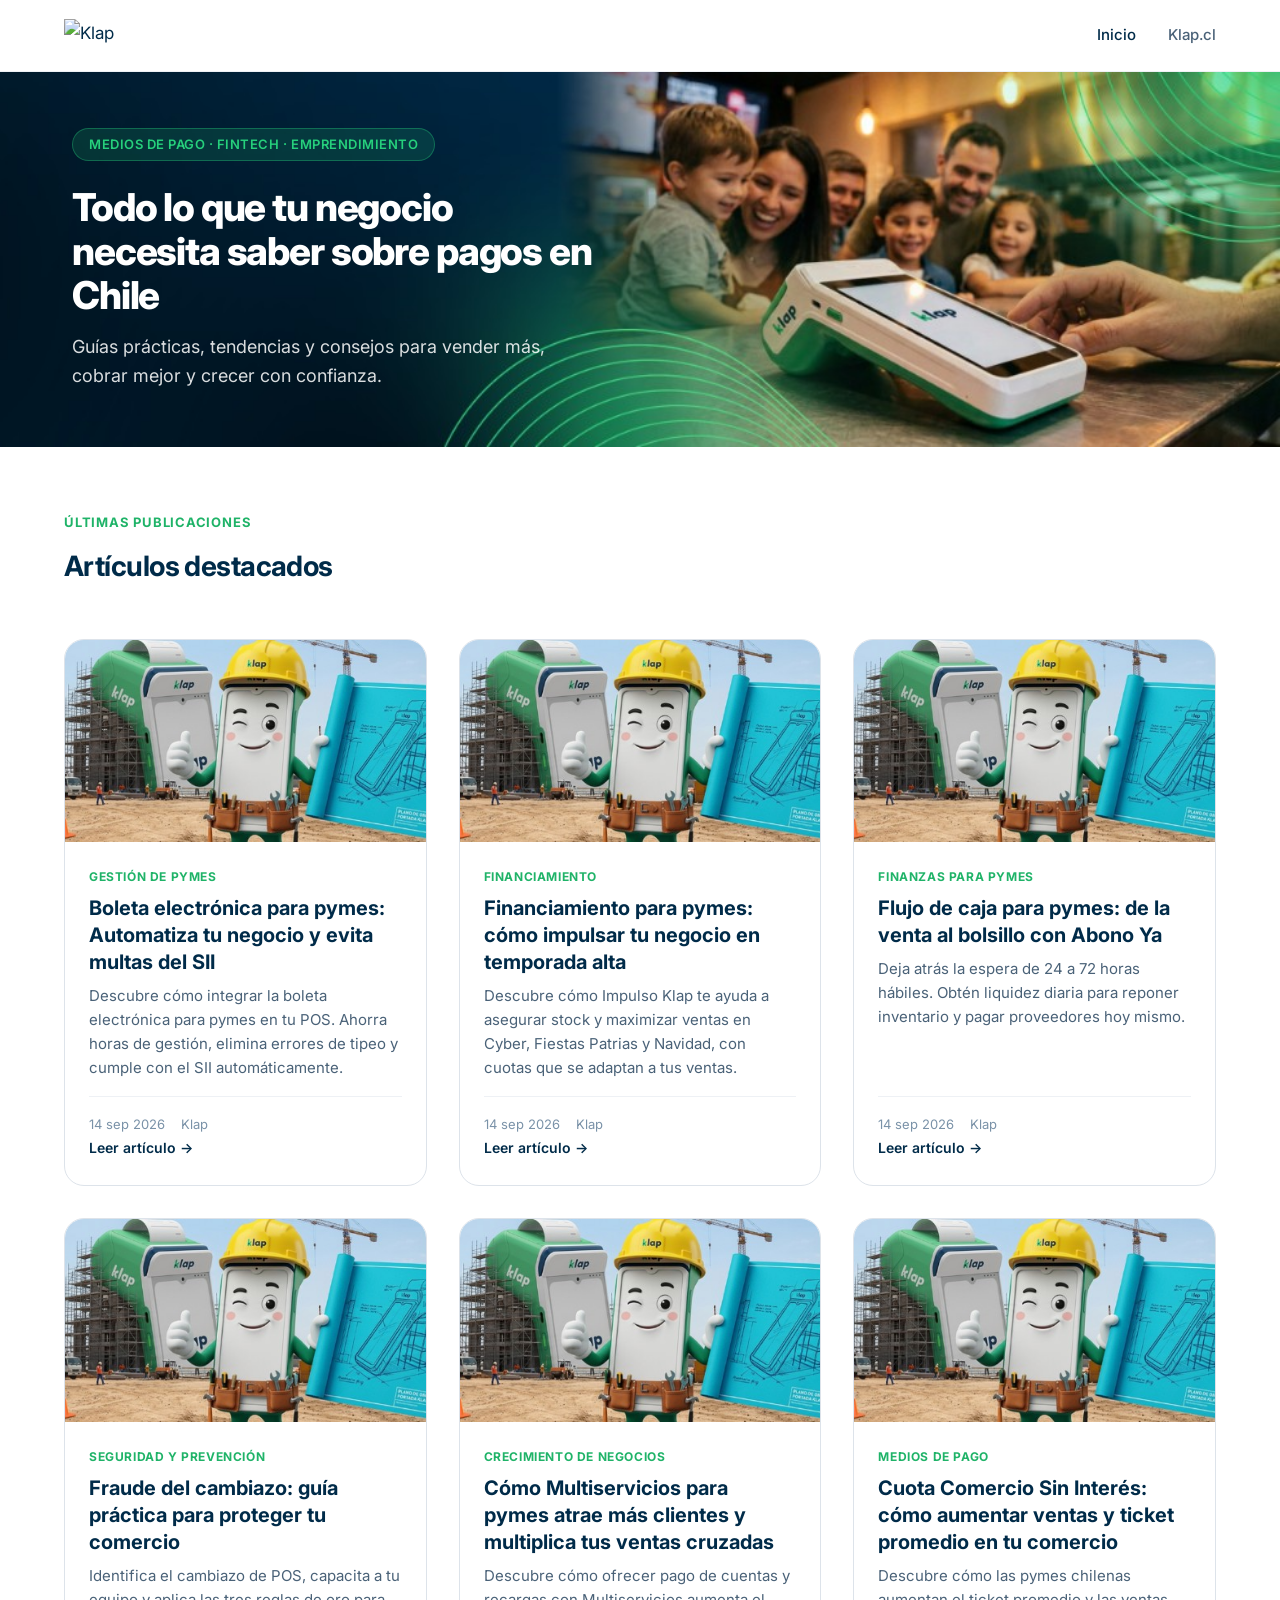
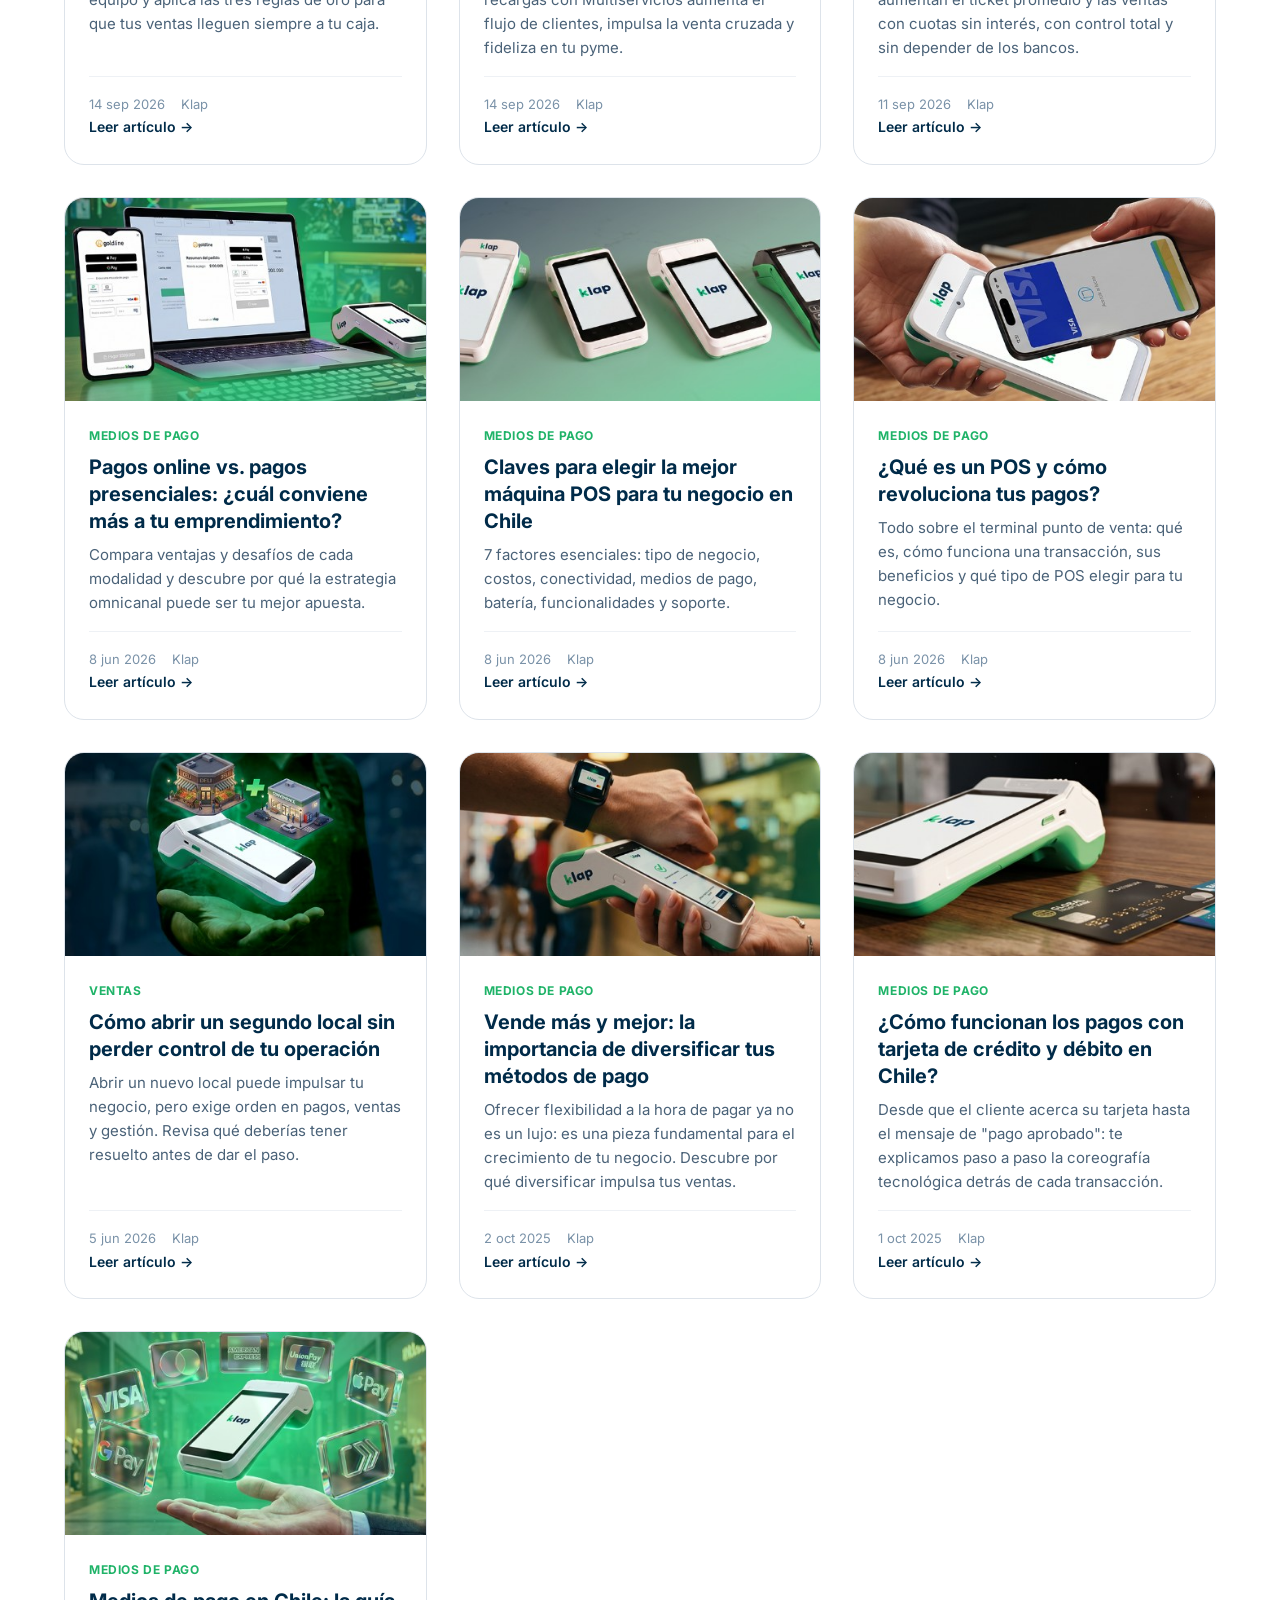
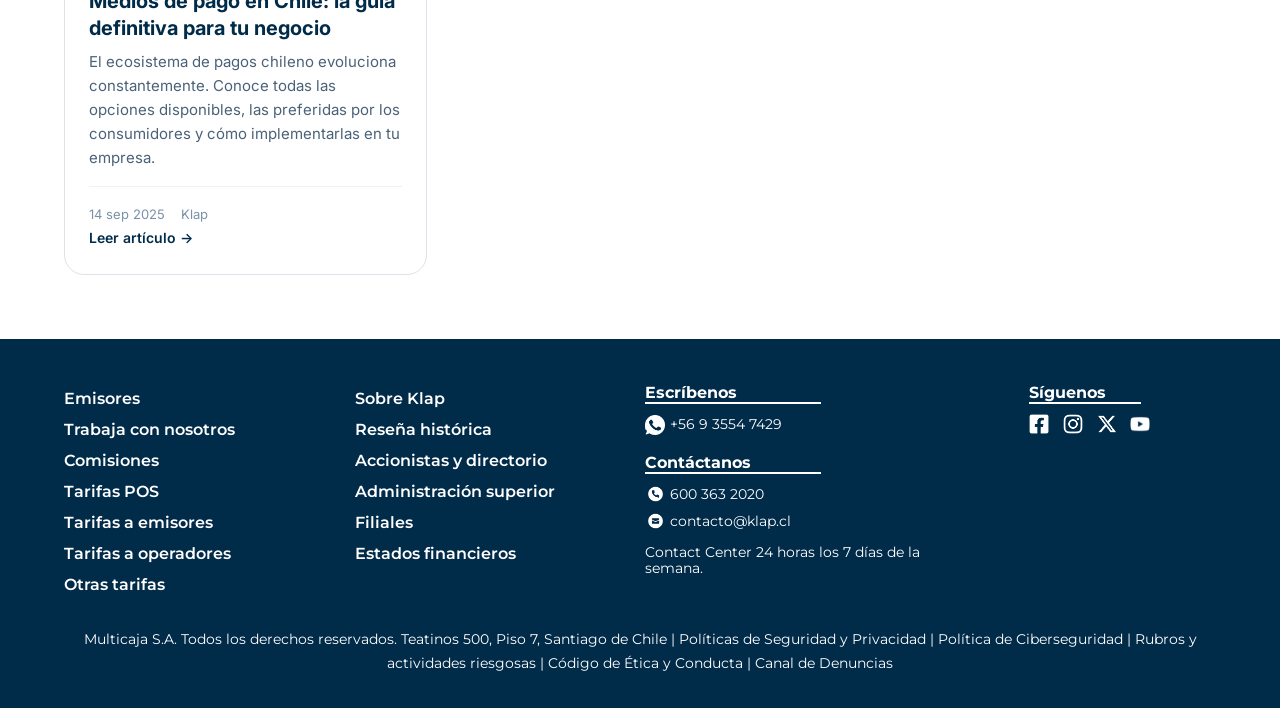
==== commit 60dca6c1: "Actualizar la imagen de portada del blog a la versión 3 y ajustar su altura en el archivo index.html" ====
--- a/index.html
+++ b/index.html
@@ -165,10 +165,10 @@
     <section class="hero" aria-labelledby="hero-title">
       <div class="hero__image" aria-hidden="true">
         <img
-          src="assets/images/brand/portada-blog.png?v=2"
+          src="assets/images/brand/portada-blog.png?v=3"
           alt=""
           width="1024"
-          height="249"
+          height="292"
         >
       </div>
       <div class="container hero__content">
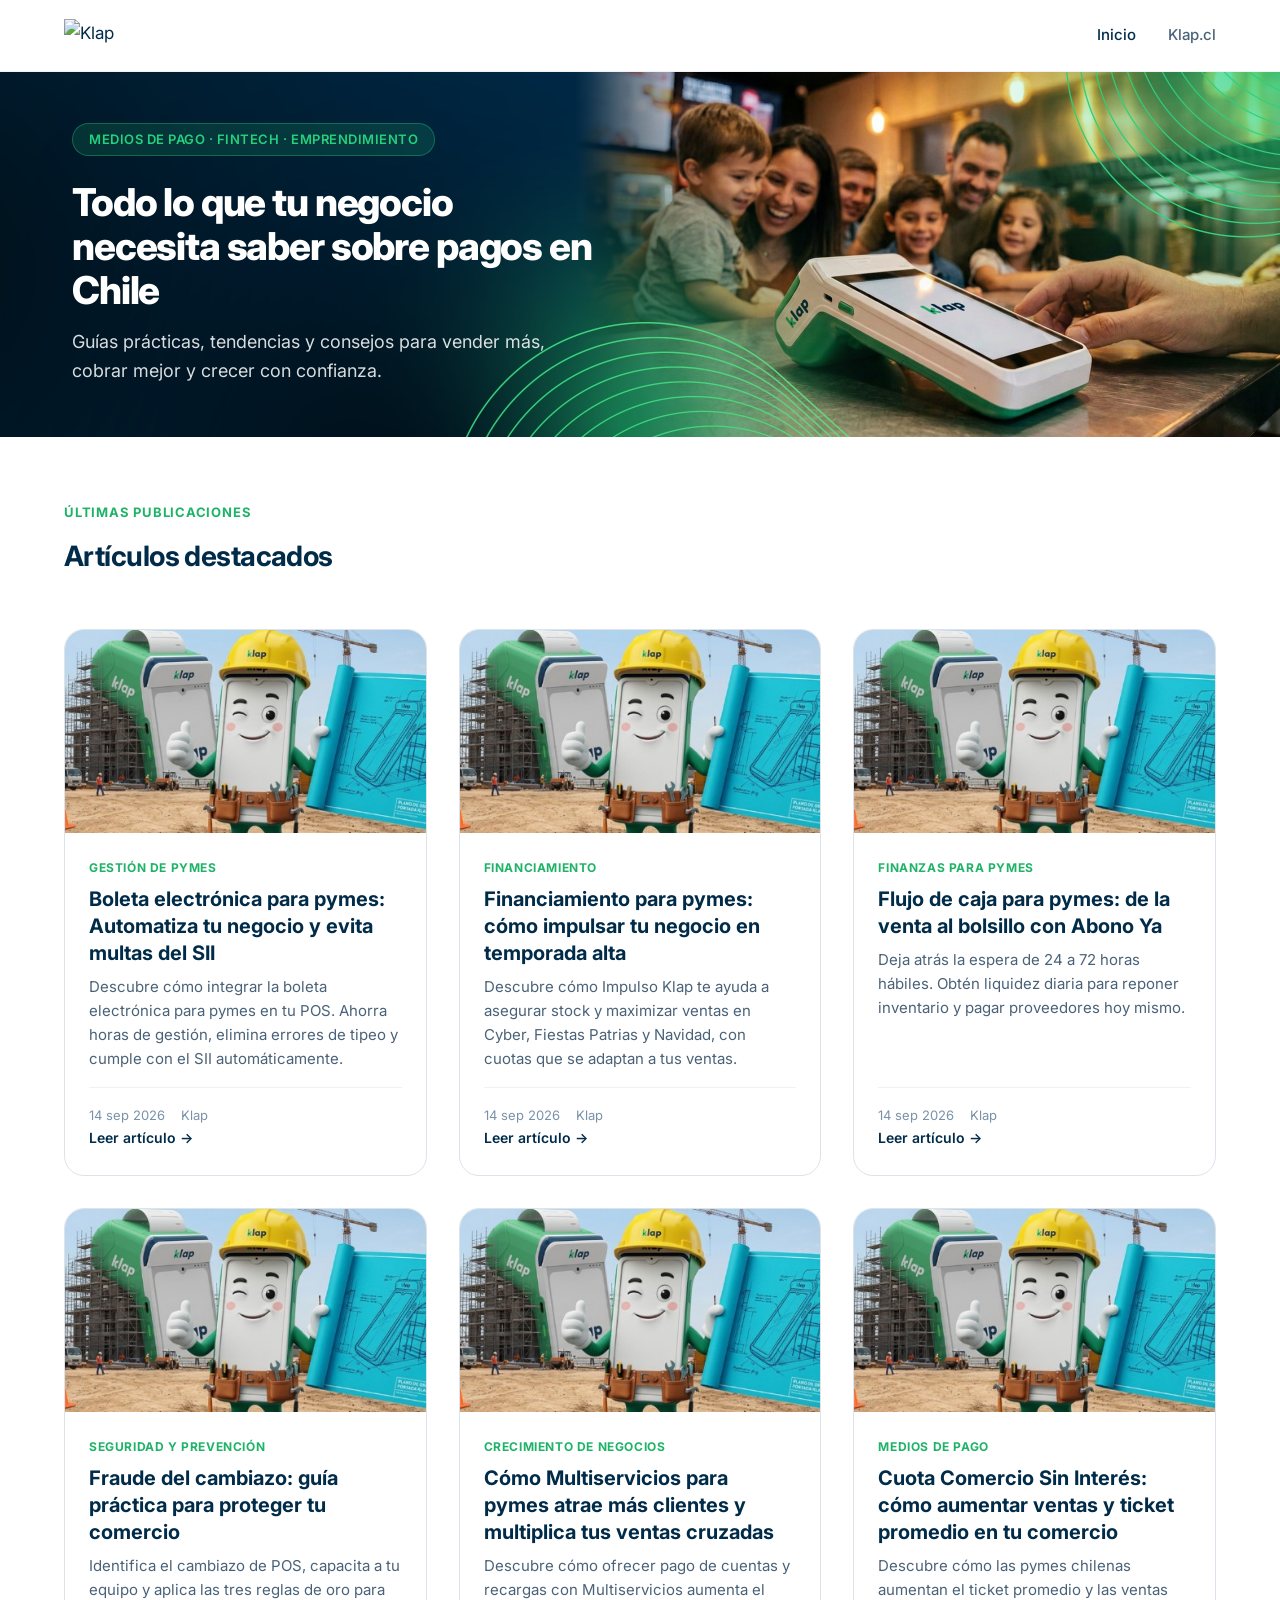
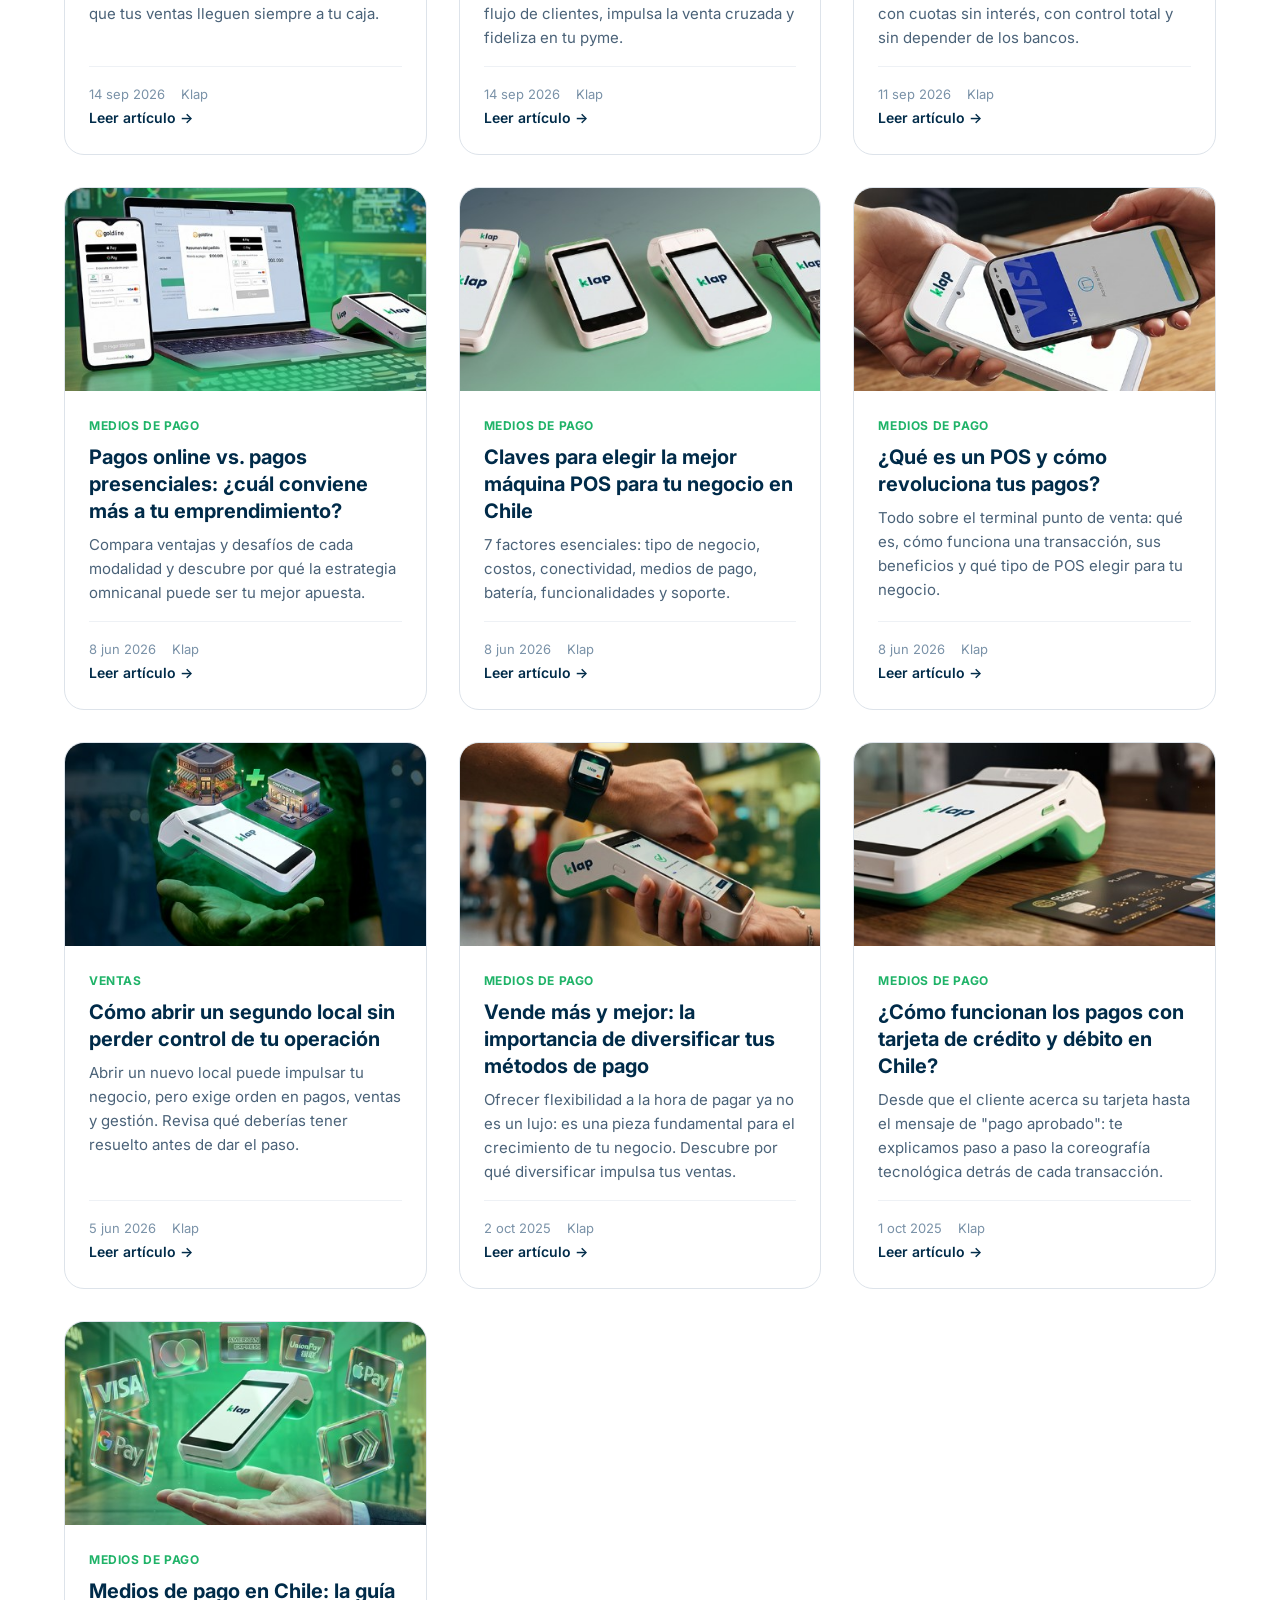
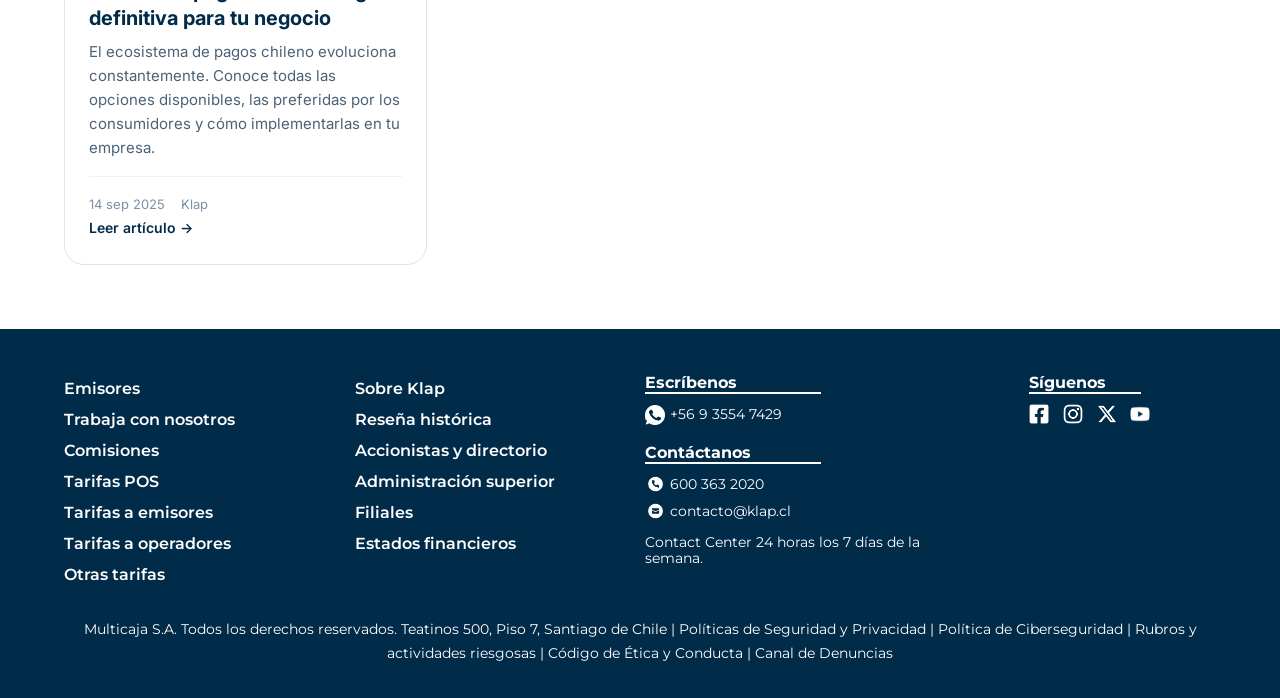
==== commit 296131d4: "Actualizar versiones de archivos CSS a v28, reemplazar la imagen de portada del blog con un nuevo ar" ====
--- a/index.html
+++ b/index.html
@@ -26,9 +26,9 @@
   <link rel="preconnect" href="https://fonts.googleapis.com">
   <link rel="preconnect" href="https://fonts.gstatic.com" crossorigin>
   <link href="https://fonts.googleapis.com/css2?family=Inter:wght@400;500;600;700;800&family=Montserrat:wght@400;500;600;700;800;900&display=swap" rel="stylesheet">
-  <link rel="stylesheet" href="css/base.css?v=27">
-  <link rel="stylesheet" href="css/mobile.css?v=27">
-  <link rel="stylesheet" href="css/desktop.css?v=27">
+  <link rel="stylesheet" href="css/base.css?v=28">
+  <link rel="stylesheet" href="css/mobile.css?v=28">
+  <link rel="stylesheet" href="css/desktop.css?v=28">
 
   <script type="application/ld+json">
   {
@@ -165,10 +165,12 @@
     <section class="hero" aria-labelledby="hero-title">
       <div class="hero__image" aria-hidden="true">
         <img
-          src="assets/images/brand/portada-blog.png?v=3"
+          src="assets/images/brand/portada-blog.jpg?v=4"
           alt=""
-          width="1024"
-          height="292"
+          width="2560"
+          height="730"
+          fetchpriority="high"
+          decoding="async"
         >
       </div>
       <div class="container hero__content">
--- a/css/desktop.css
+++ b/css/desktop.css
@@ -61,6 +61,7 @@
     text-align: left;
     overflow: hidden;
     min-height: 280px;
+    aspect-ratio: 2560 / 730;
     display: flex;
     align-items: center;
   }
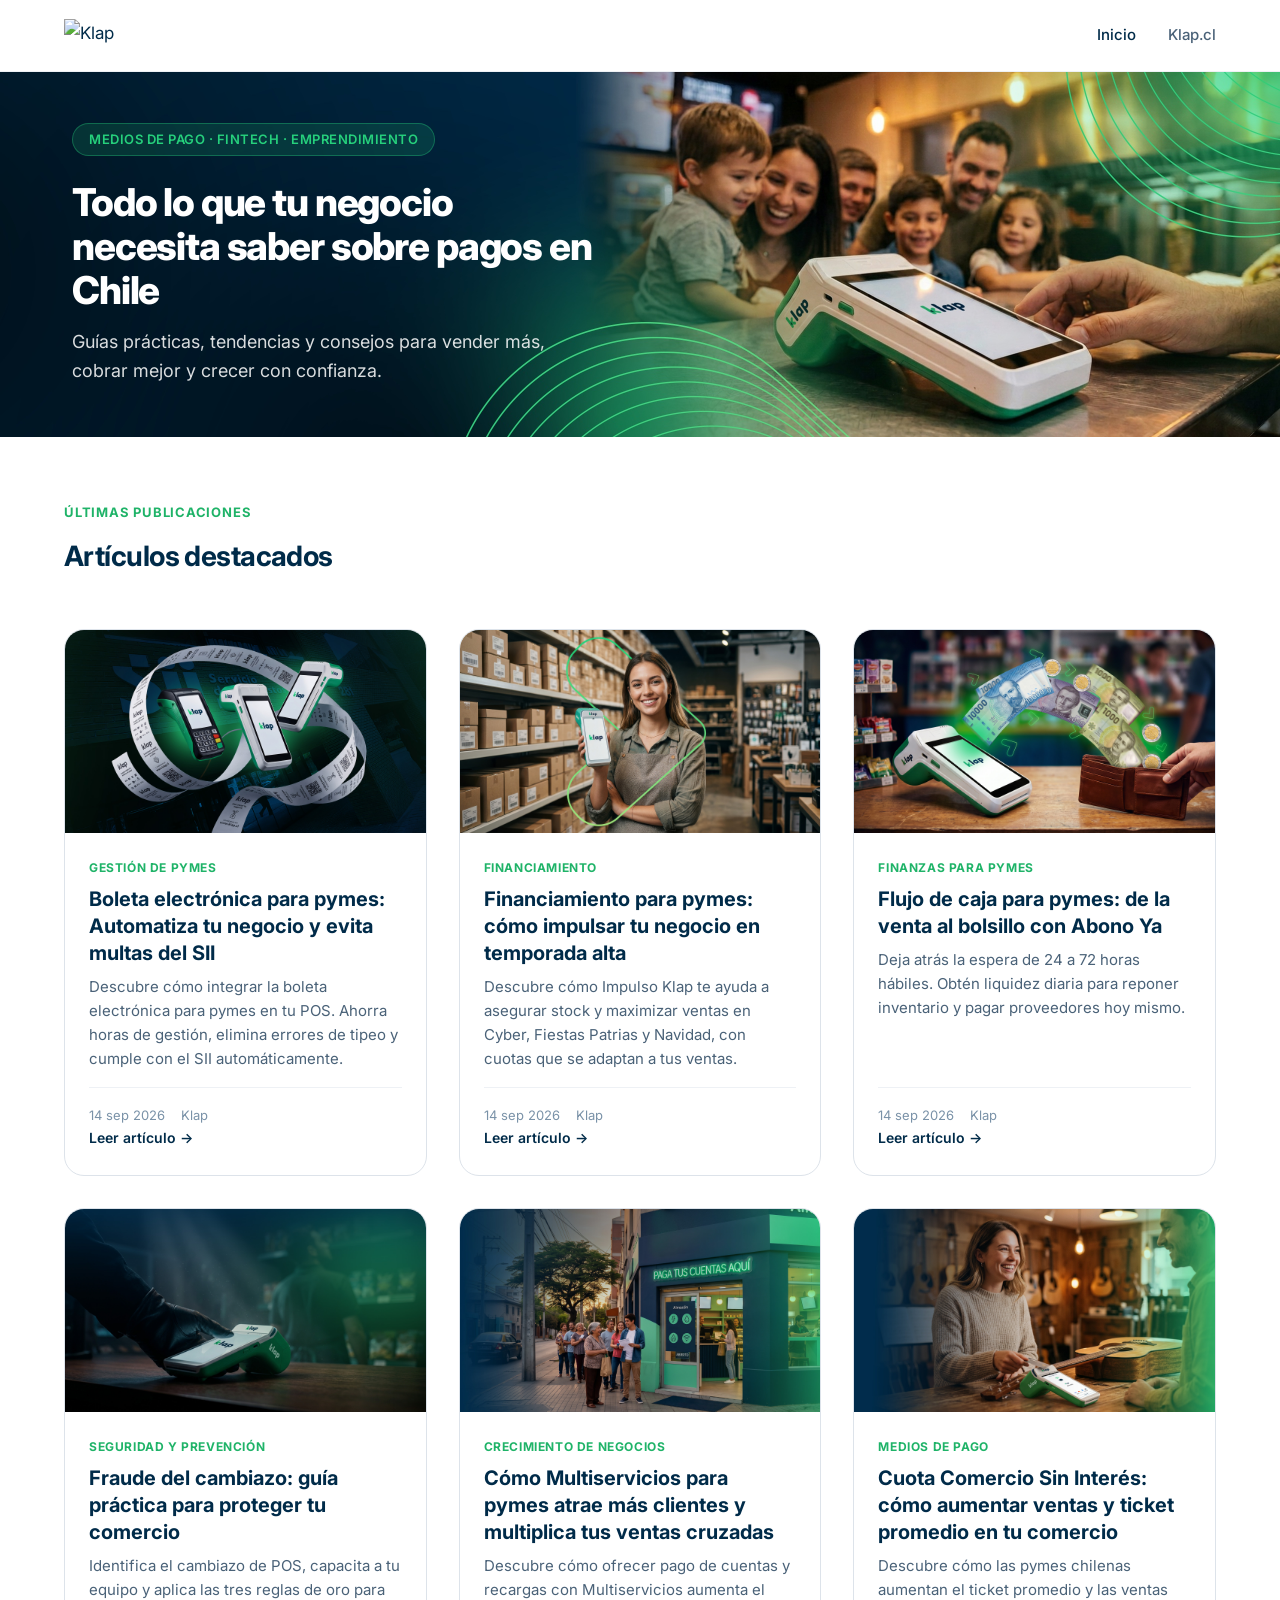
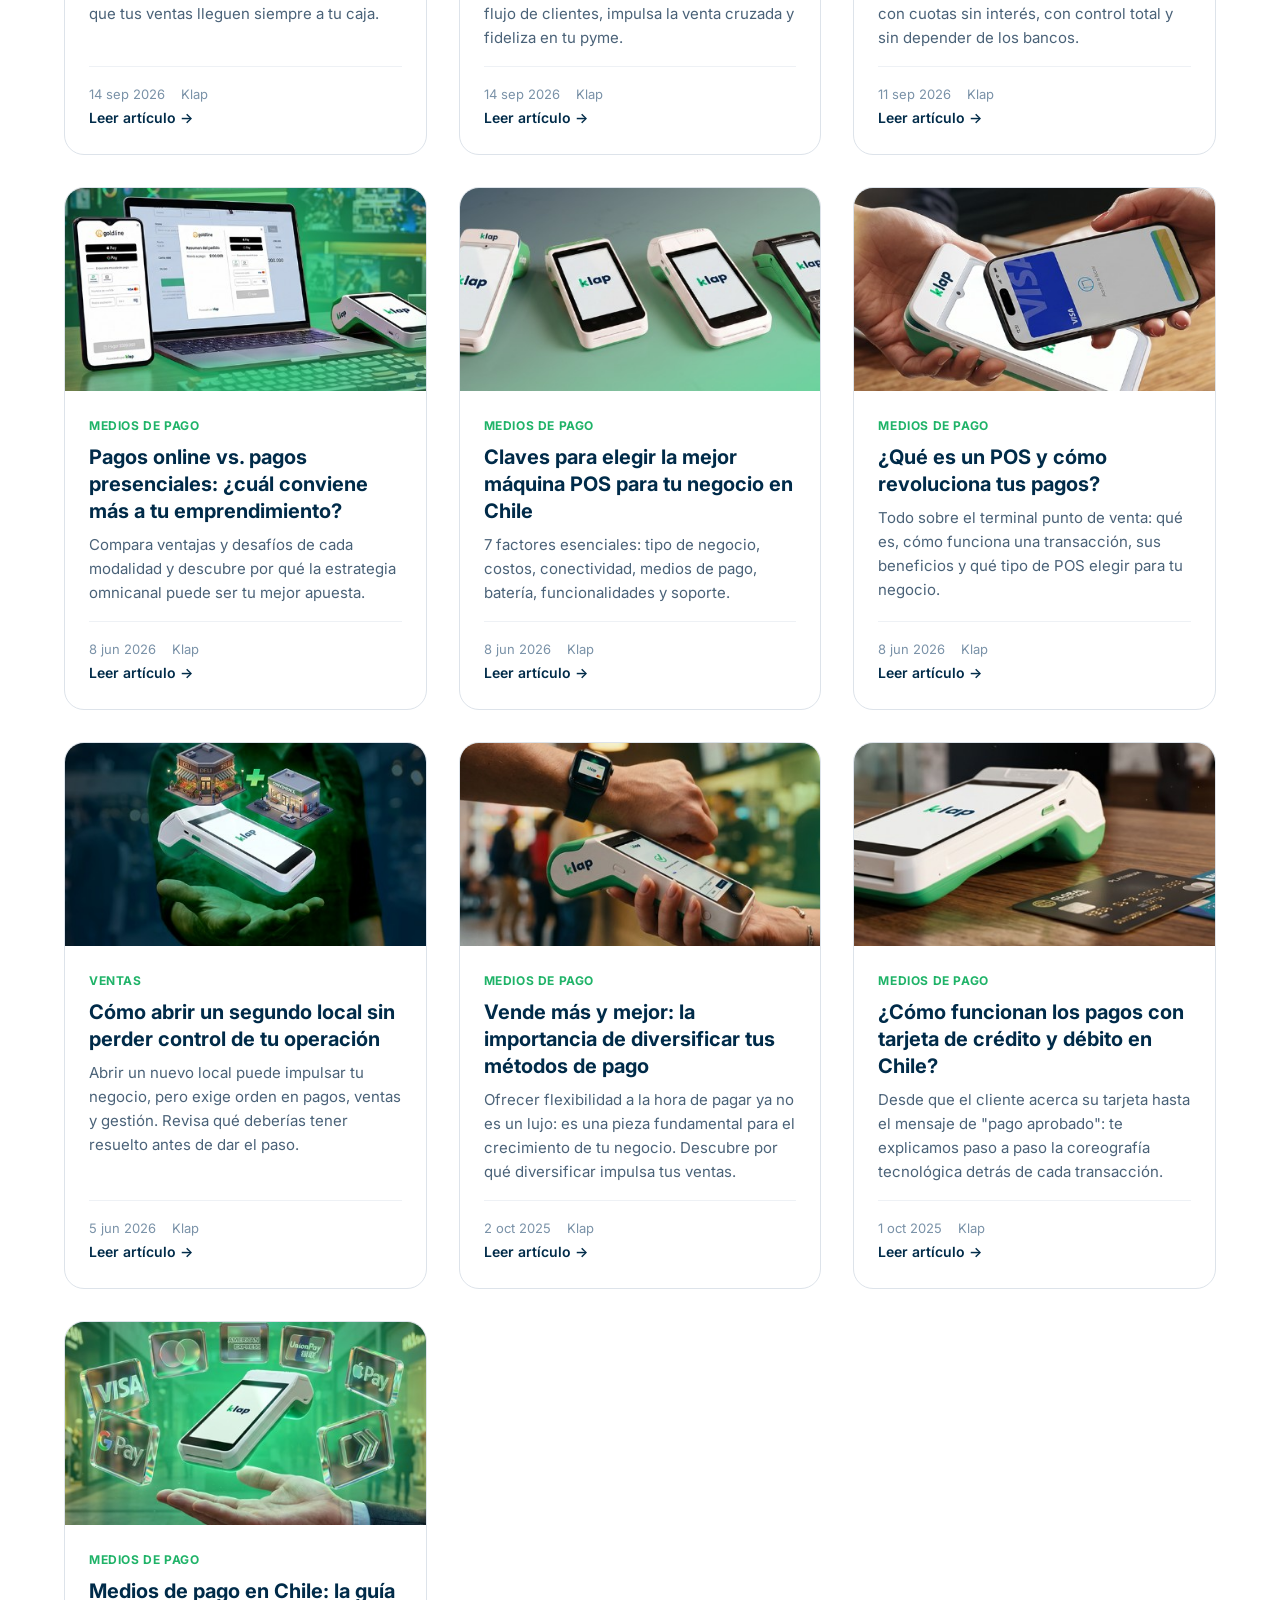
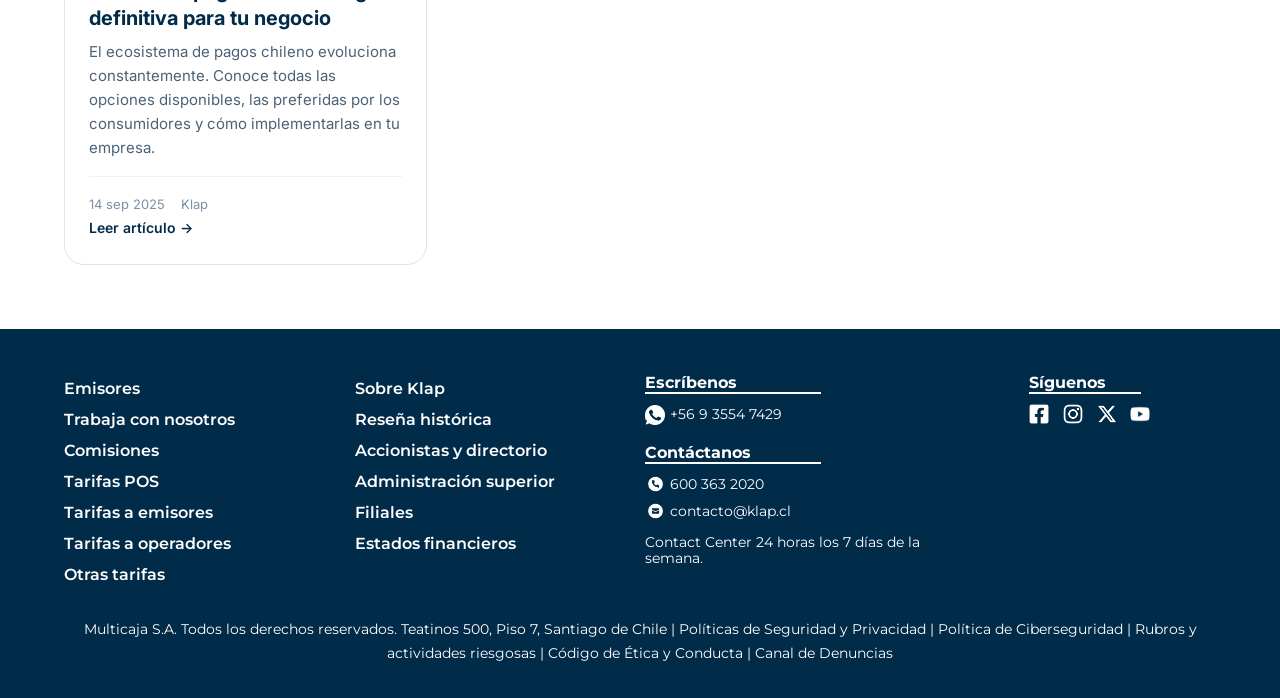
==== commit b2cfdfda: "Actualizar imágenes de portada en múltiples entradas del blog y en el archivo index.html, mejorando " ====
--- a/index.html
+++ b/index.html
@@ -143,8 +143,7 @@
   <header class="site-header" role="banner">
     <div class="container site-header__inner">
       <a href="index.html" class="site-logo" aria-label="Klap — Inicio del blog">
-        <img
-          src="https://www.klap.cl/image/layout_set_logo?img_id=293212&t=1779856204840"
+        <img src="https://www.klap.cl/image/layout_set_logo?img_id=293212&t=1779856204840"
           alt="Klap"
           class="site-logo__img"
           width="110"
@@ -164,8 +163,7 @@
   <main>
     <section class="hero" aria-labelledby="hero-title">
       <div class="hero__image" aria-hidden="true">
-        <img
-          src="assets/images/brand/portada-blog.jpg?v=4"
+        <img src="assets/images/brand/portada-blog.jpg?v=4"
           alt=""
           width="2560"
           height="730"
@@ -192,12 +190,10 @@
           <article class="post-card">
             <div class="post-card__image">
               <a href="posts/boleta-electronica-pymes-automatizar-pos-sii.html" tabindex="-1" aria-hidden="true">
-                <img
-                  class="placeholder-cover"
-                  src="assets/images/brand/portada-placeholder.jpg"
+                <img src="assets/images/posts/boleta-electronica-pymes-automatizar-pos-sii.jpg"
                   alt="Boleta electrónica para pymes integrada en un POS Klap"
-                  width="1024"
-                  height="249"
+                  width="1920"
+                  height="1080"
                   loading="lazy"
                 >
               </a>
@@ -221,12 +217,10 @@
           <article class="post-card">
             <div class="post-card__image">
               <a href="posts/financiamiento-pymes-temporada-alta-impulso-klap.html" tabindex="-1" aria-hidden="true">
-                <img
-                  class="placeholder-cover"
-                  src="assets/images/brand/portada-placeholder.jpg"
-                  alt="Dueño de pyme preparando inventario para temporada alta con Impulso Klap"
-                  width="1024"
-                  height="249"
+                <img src="assets/images/posts/financiamiento-pymes-temporada-alta-impulso-klap.jpg"
+                  alt="Emprendedora en bodega con POS Klap para financiar temporada alta"
+                  width="1920"
+                  height="1080"
                   loading="lazy"
                 >
               </a>
@@ -250,12 +244,10 @@
           <article class="post-card">
             <div class="post-card__image">
               <a href="posts/optimizar-flujo-caja-pymes-abono-ya.html" tabindex="-1" aria-hidden="true">
-                <img
-                  class="placeholder-cover"
-                  src="assets/images/brand/portada-placeholder.jpg"
-                  alt="Pyme chilena mejorando su flujo de caja con Abono Ya de Klap"
-                  width="1024"
-                  height="249"
+                <img src="assets/images/posts/optimizar-flujo-caja-pymes-abono-ya.jpg"
+                  alt="POS Klap y flujo de caja diario con Abono Ya"
+                  width="1920"
+                  height="1080"
                   loading="lazy"
                 >
               </a>
@@ -279,12 +271,10 @@
           <article class="post-card">
             <div class="post-card__image">
               <a href="posts/evitar-fraude-cambiazo-pos-pymes.html" tabindex="-1" aria-hidden="true">
-                <img
-                  class="placeholder-cover"
-                  src="assets/images/brand/portada-placeholder.jpg"
-                  alt="Guía para evitar el fraude del cambiazo de POS en comercios"
-                  width="1024"
-                  height="249"
+                <img src="assets/images/posts/evitar-fraude-cambiazo-pos-pymes.jpg"
+                  alt="Cómo proteger el POS del fraude del cambiazo"
+                  width="1920"
+                  height="1080"
                   loading="lazy"
                 >
               </a>
@@ -308,12 +298,10 @@
           <article class="post-card">
             <div class="post-card__image">
               <a href="posts/multiservicios-pymes-aumentar-ventas-trafico.html" tabindex="-1" aria-hidden="true">
-                <img
-                  class="placeholder-cover"
-                  src="assets/images/brand/portada-placeholder.jpg"
-                  alt="Multiservicios para pymes: pago de cuentas y recargas en el POS para atraer más clientes"
-                  width="1024"
-                  height="249"
+                <img src="assets/images/posts/multiservicios-pymes-aumentar-ventas-trafico.jpg"
+                  alt="Local ofreciendo pago de cuentas con Multiservicios Klap"
+                  width="1920"
+                  height="1080"
                   loading="lazy"
                 >
               </a>
@@ -337,12 +325,10 @@
           <article class="post-card">
             <div class="post-card__image">
               <a href="posts/cuota-comercio-sin-interes-aumenta-ventas-pymes.html" tabindex="-1" aria-hidden="true">
-                <img
-                  class="placeholder-cover"
-                  src="assets/images/brand/portada-placeholder.jpg"
-                  alt="Cuota Comercio Sin Interés de Klap para aumentar ventas en pymes"
-                  width="1024"
-                  height="249"
+                <img src="assets/images/posts/cuota-comercio-sin-interes-aumenta-ventas-pymes.jpg"
+                  alt="Pago en cuotas sin interés en un comercio con POS Klap"
+                  width="1920"
+                  height="1080"
                   loading="lazy"
                 >
               </a>
@@ -366,8 +352,7 @@
           <article class="post-card">
             <div class="post-card__image">
               <a href="posts/pagos-online-vs-presenciales.html" tabindex="-1" aria-hidden="true">
-                <img
-                  src="assets/images/posts/pagos-online-vs-presenciales.png"
+                <img src="assets/images/posts/pagos-online-vs-presenciales.png"
                   alt="Pagos online y presenciales con Klap: eCommerce y terminal POS"
                   width="800"
                   height="450"
@@ -394,8 +379,7 @@
           <article class="post-card">
             <div class="post-card__image">
               <a href="posts/elegir-mejor-maquina-pos.html" tabindex="-1" aria-hidden="true">
-                <img
-                  src="assets/images/posts/elegir-mejor-maquina-pos.png"
+                <img src="assets/images/posts/elegir-mejor-maquina-pos.png"
                   alt="Terminales POS Klap: distintos modelos para elegir según tu negocio"
                   width="800"
                   height="450"
@@ -422,8 +406,7 @@
           <article class="post-card">
             <div class="post-card__image">
               <a href="posts/que-es-un-pos.html" tabindex="-1" aria-hidden="true">
-                <img
-                  src="assets/images/posts/que-es-un-pos.png"
+                <img src="assets/images/posts/que-es-un-pos.png"
                   alt="Pago sin contacto con terminal Klap en un restaurante"
                   width="800"
                   height="450"
@@ -450,8 +433,7 @@
           <article class="post-card">
             <div class="post-card__image">
               <a href="posts/segundo-local-crecer-negocio.html" tabindex="-1" aria-hidden="true">
-                <img
-                  src="assets/images/posts/segundo-local-crecer-negocio.png"
+                <img src="assets/images/posts/segundo-local-crecer-negocio.png"
                   alt="Cómo abrir un segundo local y hacer crecer tu negocio en Chile"
                   width="800"
                   height="450"
@@ -478,8 +460,7 @@
           <article class="post-card">
             <div class="post-card__image">
               <a href="posts/diversificar-metodos-de-pago.html" tabindex="-1" aria-hidden="true">
-                <img
-                  src="assets/images/posts/diversificar-metodos-de-pago.png"
+                <img src="assets/images/posts/diversificar-metodos-de-pago.png"
                   alt="Pago NFC con smartwatch y terminal POS Klap"
                   width="800"
                   height="450"
@@ -506,8 +487,7 @@
           <article class="post-card">
             <div class="post-card__image">
               <a href="posts/pagos-tarjeta-credito-debito-chile.html" tabindex="-1" aria-hidden="true">
-                <img
-                  src="assets/images/posts/pagos-tarjeta-credito-debito-chile.png"
+                <img src="assets/images/posts/pagos-tarjeta-credito-debito-chile.png"
                   alt="Terminal POS Klap con tarjetas de crédito y débito Visa y Mastercard sobre mostrador de madera"
                   width="1024"
                   height="249"
@@ -534,8 +514,7 @@
           <article class="post-card">
             <div class="post-card__image">
               <a href="posts/medios-de-pago-chile-guia-definitiva.html" tabindex="-1" aria-hidden="true">
-                <img
-                  src="assets/images/posts/medios-de-pago-chile-guia-definitiva.png"
+                <img src="assets/images/posts/medios-de-pago-chile-guia-definitiva.png"
                   alt="Terminal POS Klap con medios de pago: Visa, Mastercard, Google Pay, Apple Pay y más"
                   width="1024"
                   height="249"
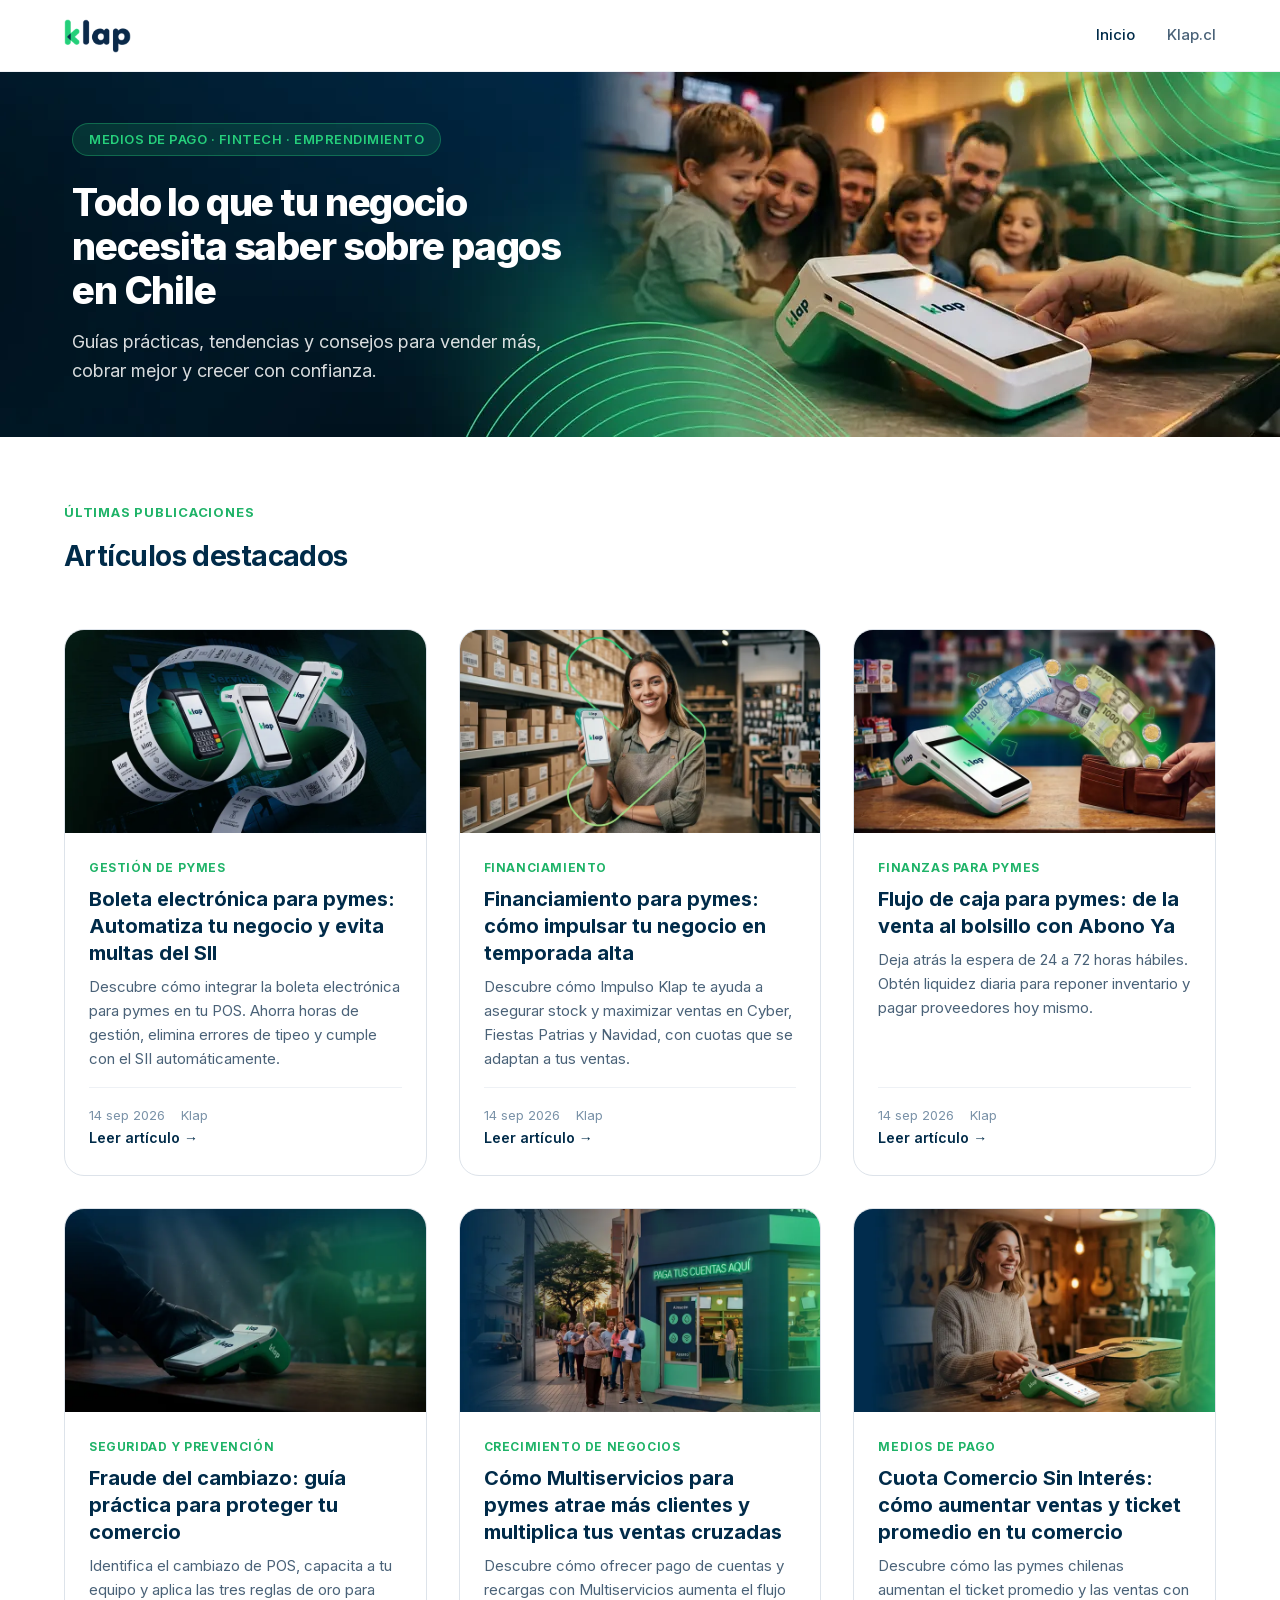
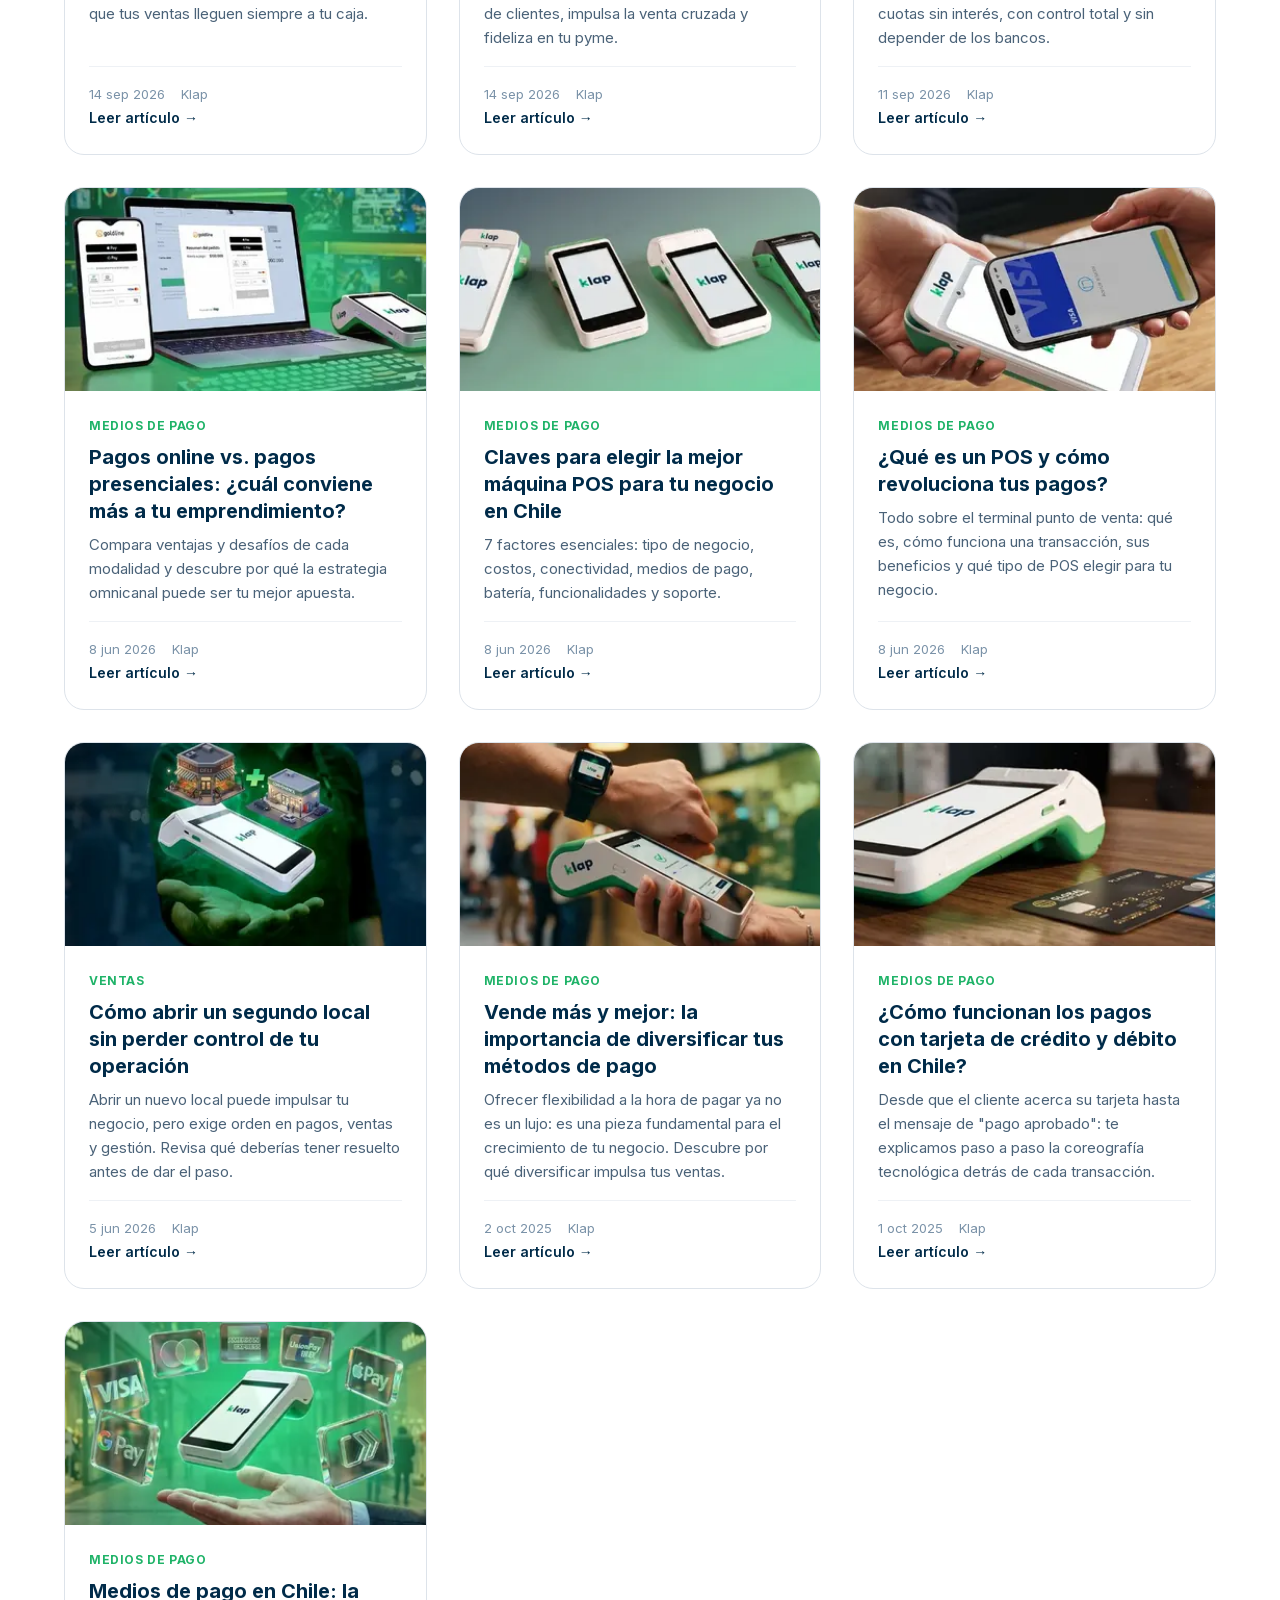
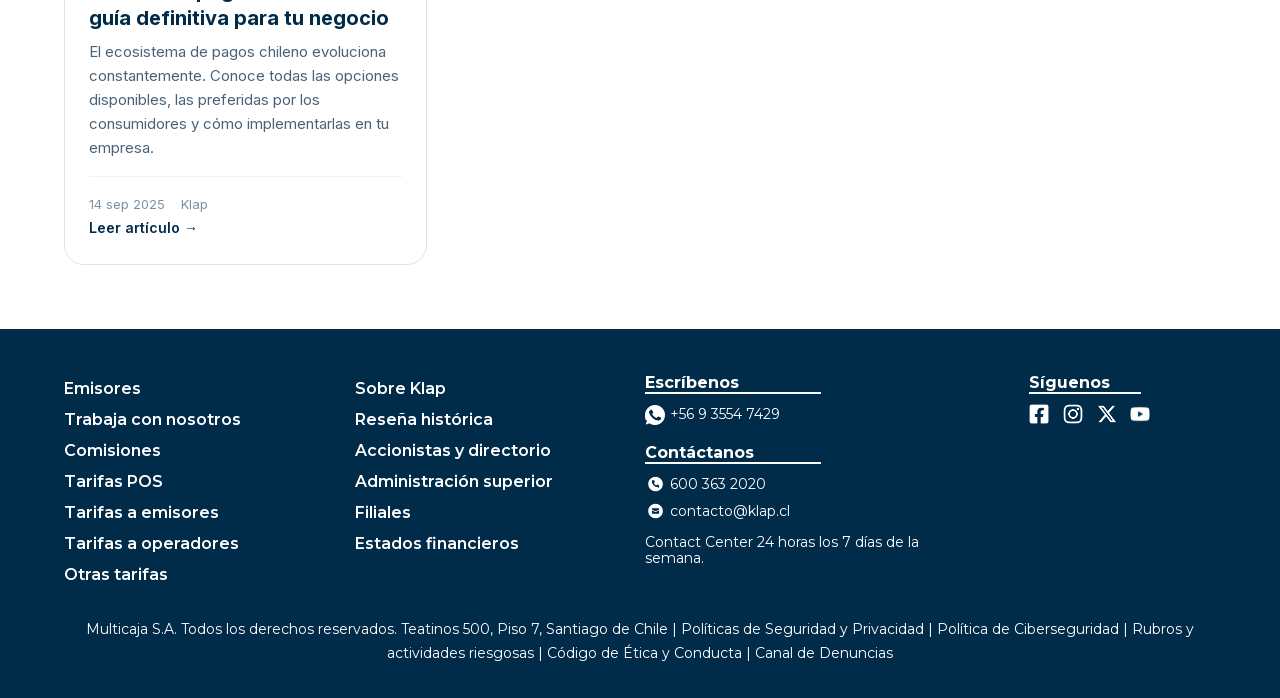
==== commit cd8e8dcd: "Actualizar versiones de archivos CSS a v29, optimizar imágenes en múltiples entradas del blog y en e" ====
--- a/index.html
+++ b/index.html
@@ -23,12 +23,9 @@
   <meta name="twitter:title" content="Blog Klap | Medios de pago y fintech">
   <meta name="twitter:description" content="Guías y consejos sobre medios de pago para emprendedores en Chile.">
 
-  <link rel="preconnect" href="https://fonts.googleapis.com">
-  <link rel="preconnect" href="https://fonts.gstatic.com" crossorigin>
-  <link href="https://fonts.googleapis.com/css2?family=Inter:wght@400;500;600;700;800&family=Montserrat:wght@400;500;600;700;800;900&display=swap" rel="stylesheet">
-  <link rel="stylesheet" href="css/base.css?v=28">
-  <link rel="stylesheet" href="css/mobile.css?v=28">
-  <link rel="stylesheet" href="css/desktop.css?v=28">
+  <link rel="stylesheet" href="css/base.css?v=29">
+  <link rel="stylesheet" href="css/mobile.css?v=29" media="(max-width: 767px)">
+  <link rel="stylesheet" href="css/desktop.css?v=29" media="(min-width: 768px)">
 
   <script type="application/ld+json">
   {
@@ -143,12 +140,7 @@
   <header class="site-header" role="banner">
     <div class="container site-header__inner">
       <a href="index.html" class="site-logo" aria-label="Klap — Inicio del blog">
-        <img src="https://www.klap.cl/image/layout_set_logo?img_id=293212&t=1779856204840"
-          alt="Klap"
-          class="site-logo__img"
-          width="110"
-          height="34"
-        >
+        <img src="assets/images/brand/klap-logo.webp" alt="Klap" class="site-logo__img" width="200" height="102" decoding="async">
       </a>
       <button type="button" class="nav-toggle" aria-label="Abrir menú" aria-expanded="false" aria-controls="site-nav">
         <span></span><span></span><span></span>
@@ -163,13 +155,7 @@
   <main>
     <section class="hero" aria-labelledby="hero-title">
       <div class="hero__image" aria-hidden="true">
-        <img src="assets/images/brand/portada-blog.jpg?v=4"
-          alt=""
-          width="2560"
-          height="730"
-          fetchpriority="high"
-          decoding="async"
-        >
+        <img src="assets/images/brand/portada-blog-1280.webp" srcset="assets/images/brand/portada-blog-800.webp 800w, assets/images/brand/portada-blog-1280.webp 1280w, assets/images/brand/portada-blog-1920.webp 1920w" sizes="100vw" alt="" width="2560" height="730" fetchpriority="high" decoding="async">
       </div>
       <div class="container hero__content">
         <span class="hero__badge">Medios de pago · Fintech · Emprendimiento</span>
@@ -190,12 +176,7 @@
           <article class="post-card">
             <div class="post-card__image">
               <a href="posts/boleta-electronica-pymes-automatizar-pos-sii.html" tabindex="-1" aria-hidden="true">
-                <img src="assets/images/posts/boleta-electronica-pymes-automatizar-pos-sii.jpg"
-                  alt="Boleta electrónica para pymes integrada en un POS Klap"
-                  width="1920"
-                  height="1080"
-                  loading="lazy"
-                >
+                <img src="assets/images/posts/boleta-electronica-pymes-automatizar-pos-sii-800.webp" srcset="assets/images/posts/boleta-electronica-pymes-automatizar-pos-sii-800.webp 800w, assets/images/posts/boleta-electronica-pymes-automatizar-pos-sii-1200.webp 1200w, assets/images/posts/boleta-electronica-pymes-automatizar-pos-sii-1600.webp 1600w" sizes="(max-width: 767px) calc(100vw - 48px), 380px" alt="Boleta electrónica para pymes integrada en un POS Klap" width="1920" height="1080" loading="lazy" decoding="async">
               </a>
             </div>
             <div class="post-card__body">
@@ -217,12 +198,7 @@
           <article class="post-card">
             <div class="post-card__image">
               <a href="posts/financiamiento-pymes-temporada-alta-impulso-klap.html" tabindex="-1" aria-hidden="true">
-                <img src="assets/images/posts/financiamiento-pymes-temporada-alta-impulso-klap.jpg"
-                  alt="Emprendedora en bodega con POS Klap para financiar temporada alta"
-                  width="1920"
-                  height="1080"
-                  loading="lazy"
-                >
+                <img src="assets/images/posts/financiamiento-pymes-temporada-alta-impulso-klap-800.webp" srcset="assets/images/posts/financiamiento-pymes-temporada-alta-impulso-klap-800.webp 800w, assets/images/posts/financiamiento-pymes-temporada-alta-impulso-klap-1200.webp 1200w, assets/images/posts/financiamiento-pymes-temporada-alta-impulso-klap-1600.webp 1600w" sizes="(max-width: 767px) calc(100vw - 48px), 380px" alt="Emprendedora en bodega con POS Klap para financiar temporada alta" width="1920" height="1080" loading="lazy" decoding="async">
               </a>
             </div>
             <div class="post-card__body">
@@ -244,12 +220,7 @@
           <article class="post-card">
             <div class="post-card__image">
               <a href="posts/optimizar-flujo-caja-pymes-abono-ya.html" tabindex="-1" aria-hidden="true">
-                <img src="assets/images/posts/optimizar-flujo-caja-pymes-abono-ya.jpg"
-                  alt="POS Klap y flujo de caja diario con Abono Ya"
-                  width="1920"
-                  height="1080"
-                  loading="lazy"
-                >
+                <img src="assets/images/posts/optimizar-flujo-caja-pymes-abono-ya-800.webp" srcset="assets/images/posts/optimizar-flujo-caja-pymes-abono-ya-800.webp 800w, assets/images/posts/optimizar-flujo-caja-pymes-abono-ya-1200.webp 1200w, assets/images/posts/optimizar-flujo-caja-pymes-abono-ya-1600.webp 1600w" sizes="(max-width: 767px) calc(100vw - 48px), 380px" alt="POS Klap y flujo de caja diario con Abono Ya" width="1920" height="1080" loading="lazy" decoding="async">
               </a>
             </div>
             <div class="post-card__body">
@@ -271,12 +242,7 @@
           <article class="post-card">
             <div class="post-card__image">
               <a href="posts/evitar-fraude-cambiazo-pos-pymes.html" tabindex="-1" aria-hidden="true">
-                <img src="assets/images/posts/evitar-fraude-cambiazo-pos-pymes.jpg"
-                  alt="Cómo proteger el POS del fraude del cambiazo"
-                  width="1920"
-                  height="1080"
-                  loading="lazy"
-                >
+                <img src="assets/images/posts/evitar-fraude-cambiazo-pos-pymes-800.webp" srcset="assets/images/posts/evitar-fraude-cambiazo-pos-pymes-800.webp 800w, assets/images/posts/evitar-fraude-cambiazo-pos-pymes-1200.webp 1200w, assets/images/posts/evitar-fraude-cambiazo-pos-pymes-1600.webp 1600w" sizes="(max-width: 767px) calc(100vw - 48px), 380px" alt="Cómo proteger el POS del fraude del cambiazo" width="1920" height="1080" loading="lazy" decoding="async">
               </a>
             </div>
             <div class="post-card__body">
@@ -298,12 +264,7 @@
           <article class="post-card">
             <div class="post-card__image">
               <a href="posts/multiservicios-pymes-aumentar-ventas-trafico.html" tabindex="-1" aria-hidden="true">
-                <img src="assets/images/posts/multiservicios-pymes-aumentar-ventas-trafico.jpg"
-                  alt="Local ofreciendo pago de cuentas con Multiservicios Klap"
-                  width="1920"
-                  height="1080"
-                  loading="lazy"
-                >
+                <img src="assets/images/posts/multiservicios-pymes-aumentar-ventas-trafico-800.webp" srcset="assets/images/posts/multiservicios-pymes-aumentar-ventas-trafico-800.webp 800w, assets/images/posts/multiservicios-pymes-aumentar-ventas-trafico-1200.webp 1200w, assets/images/posts/multiservicios-pymes-aumentar-ventas-trafico-1600.webp 1600w" sizes="(max-width: 767px) calc(100vw - 48px), 380px" alt="Local ofreciendo pago de cuentas con Multiservicios Klap" width="1920" height="1080" loading="lazy" decoding="async">
               </a>
             </div>
             <div class="post-card__body">
@@ -325,12 +286,7 @@
           <article class="post-card">
             <div class="post-card__image">
               <a href="posts/cuota-comercio-sin-interes-aumenta-ventas-pymes.html" tabindex="-1" aria-hidden="true">
-                <img src="assets/images/posts/cuota-comercio-sin-interes-aumenta-ventas-pymes.jpg"
-                  alt="Pago en cuotas sin interés en un comercio con POS Klap"
-                  width="1920"
-                  height="1080"
-                  loading="lazy"
-                >
+                <img src="assets/images/posts/cuota-comercio-sin-interes-aumenta-ventas-pymes-800.webp" srcset="assets/images/posts/cuota-comercio-sin-interes-aumenta-ventas-pymes-800.webp 800w, assets/images/posts/cuota-comercio-sin-interes-aumenta-ventas-pymes-1200.webp 1200w, assets/images/posts/cuota-comercio-sin-interes-aumenta-ventas-pymes-1600.webp 1600w" sizes="(max-width: 767px) calc(100vw - 48px), 380px" alt="Pago en cuotas sin interés en un comercio con POS Klap" width="1920" height="1080" loading="lazy" decoding="async">
               </a>
             </div>
             <div class="post-card__body">
@@ -352,12 +308,7 @@
           <article class="post-card">
             <div class="post-card__image">
               <a href="posts/pagos-online-vs-presenciales.html" tabindex="-1" aria-hidden="true">
-                <img src="assets/images/posts/pagos-online-vs-presenciales.png"
-                  alt="Pagos online y presenciales con Klap: eCommerce y terminal POS"
-                  width="800"
-                  height="450"
-                  loading="lazy"
-                >
+                <img src="assets/images/posts/pagos-online-vs-presenciales-800.webp" srcset="assets/images/posts/pagos-online-vs-presenciales-800.webp 800w, assets/images/posts/pagos-online-vs-presenciales-1024.webp 1024w" sizes="(max-width: 767px) calc(100vw - 48px), 380px" alt="Pagos online y presenciales con Klap: eCommerce y terminal POS" width="800" height="450" loading="lazy" decoding="async">
               </a>
             </div>
             <div class="post-card__body">
@@ -379,12 +330,7 @@
           <article class="post-card">
             <div class="post-card__image">
               <a href="posts/elegir-mejor-maquina-pos.html" tabindex="-1" aria-hidden="true">
-                <img src="assets/images/posts/elegir-mejor-maquina-pos.png"
-                  alt="Terminales POS Klap: distintos modelos para elegir según tu negocio"
-                  width="800"
-                  height="450"
-                  loading="lazy"
-                >
+                <img src="assets/images/posts/elegir-mejor-maquina-pos-800.webp" srcset="assets/images/posts/elegir-mejor-maquina-pos-800.webp 800w, assets/images/posts/elegir-mejor-maquina-pos-1024.webp 1024w" sizes="(max-width: 767px) calc(100vw - 48px), 380px" alt="Terminales POS Klap: distintos modelos para elegir según tu negocio" width="800" height="450" loading="lazy" decoding="async">
               </a>
             </div>
             <div class="post-card__body">
@@ -406,12 +352,7 @@
           <article class="post-card">
             <div class="post-card__image">
               <a href="posts/que-es-un-pos.html" tabindex="-1" aria-hidden="true">
-                <img src="assets/images/posts/que-es-un-pos.png"
-                  alt="Pago sin contacto con terminal Klap en un restaurante"
-                  width="800"
-                  height="450"
-                  loading="lazy"
-                >
+                <img src="assets/images/posts/que-es-un-pos-800.webp" srcset="assets/images/posts/que-es-un-pos-800.webp 800w, assets/images/posts/que-es-un-pos-1024.webp 1024w" sizes="(max-width: 767px) calc(100vw - 48px), 380px" alt="Pago sin contacto con terminal Klap en un restaurante" width="800" height="450" loading="lazy" decoding="async">
               </a>
             </div>
             <div class="post-card__body">
@@ -433,12 +374,7 @@
           <article class="post-card">
             <div class="post-card__image">
               <a href="posts/segundo-local-crecer-negocio.html" tabindex="-1" aria-hidden="true">
-                <img src="assets/images/posts/segundo-local-crecer-negocio.png"
-                  alt="Cómo abrir un segundo local y hacer crecer tu negocio en Chile"
-                  width="800"
-                  height="450"
-                  loading="lazy"
-                >
+                <img src="assets/images/posts/segundo-local-crecer-negocio-800.webp" srcset="assets/images/posts/segundo-local-crecer-negocio-800.webp 800w, assets/images/posts/segundo-local-crecer-negocio-1024.webp 1024w" sizes="(max-width: 767px) calc(100vw - 48px), 380px" alt="Cómo abrir un segundo local y hacer crecer tu negocio en Chile" width="800" height="450" loading="lazy" decoding="async">
               </a>
             </div>
             <div class="post-card__body">
@@ -460,12 +396,7 @@
           <article class="post-card">
             <div class="post-card__image">
               <a href="posts/diversificar-metodos-de-pago.html" tabindex="-1" aria-hidden="true">
-                <img src="assets/images/posts/diversificar-metodos-de-pago.png"
-                  alt="Pago NFC con smartwatch y terminal POS Klap"
-                  width="800"
-                  height="450"
-                  loading="lazy"
-                >
+                <img src="assets/images/posts/diversificar-metodos-de-pago-800.webp" srcset="assets/images/posts/diversificar-metodos-de-pago-800.webp 800w, assets/images/posts/diversificar-metodos-de-pago-1024.webp 1024w" sizes="(max-width: 767px) calc(100vw - 48px), 380px" alt="Pago NFC con smartwatch y terminal POS Klap" width="800" height="450" loading="lazy" decoding="async">
               </a>
             </div>
             <div class="post-card__body">
@@ -487,12 +418,7 @@
           <article class="post-card">
             <div class="post-card__image">
               <a href="posts/pagos-tarjeta-credito-debito-chile.html" tabindex="-1" aria-hidden="true">
-                <img src="assets/images/posts/pagos-tarjeta-credito-debito-chile.png"
-                  alt="Terminal POS Klap con tarjetas de crédito y débito Visa y Mastercard sobre mostrador de madera"
-                  width="1024"
-                  height="249"
-                  loading="lazy"
-                >
+                <img src="assets/images/posts/pagos-tarjeta-credito-debito-chile-800.webp" srcset="assets/images/posts/pagos-tarjeta-credito-debito-chile-800.webp 800w, assets/images/posts/pagos-tarjeta-credito-debito-chile-1024.webp 1024w" sizes="(max-width: 767px) calc(100vw - 48px), 380px" alt="Terminal POS Klap con tarjetas de crédito y débito Visa y Mastercard sobre mostrador de madera" width="1024" height="249" loading="lazy" decoding="async">
               </a>
             </div>
             <div class="post-card__body">
@@ -514,12 +440,7 @@
           <article class="post-card">
             <div class="post-card__image">
               <a href="posts/medios-de-pago-chile-guia-definitiva.html" tabindex="-1" aria-hidden="true">
-                <img src="assets/images/posts/medios-de-pago-chile-guia-definitiva.png"
-                  alt="Terminal POS Klap con medios de pago: Visa, Mastercard, Google Pay, Apple Pay y más"
-                  width="1024"
-                  height="249"
-                  loading="lazy"
-                >
+                <img src="assets/images/posts/medios-de-pago-chile-guia-definitiva-800.webp" srcset="assets/images/posts/medios-de-pago-chile-guia-definitiva-800.webp 800w, assets/images/posts/medios-de-pago-chile-guia-definitiva-1024.webp 1024w" sizes="(max-width: 767px) calc(100vw - 48px), 380px" alt="Terminal POS Klap con medios de pago: Visa, Mastercard, Google Pay, Apple Pay y más" width="1024" height="249" loading="lazy" decoding="async">
               </a>
             </div>
             <div class="post-card__body">
--- a/css/base.css
+++ b/css/base.css
@@ -1,3 +1,22 @@
+/* Self-hosted variable fonts, latin subset. One file per family. */
+@font-face {
+  font-family: 'Inter';
+  font-style: normal;
+  font-weight: 400 800;
+  font-display: swap;
+  src: url('../assets/fonts/inter-latin.woff2') format('woff2');
+  unicode-range: U+0000-00FF, U+0131, U+0152-0153, U+02BB-02BC, U+02C6, U+02DA, U+02DC, U+0304, U+0308, U+0329, U+2000-206F, U+20AC, U+2122, U+2191, U+2193, U+2212, U+2215, U+FEFF, U+FFFD;
+}
+
+@font-face {
+  font-family: 'Montserrat';
+  font-style: normal;
+  font-weight: 400 700;
+  font-display: swap;
+  src: url('../assets/fonts/montserrat-latin.woff2') format('woff2');
+  unicode-range: U+0000-00FF, U+0131, U+0152-0153, U+02BB-02BC, U+02C6, U+02DA, U+02DC, U+0304, U+0308, U+0329, U+2000-206F, U+20AC, U+2122, U+2191, U+2193, U+2212, U+2215, U+FEFF, U+FFFD;
+}
+
 /* =============================================
    Blog Klap — BASE (tokens, reset, utilidades)
    Cargado siempre. Sin reglas responsive.
@@ -59,6 +78,14 @@
 
 img { max-width: 100%; height: auto; display: block; }
 
+.article-hero__image picture,
+.article-featured-image picture {
+  display: block;
+  width: 100%;
+  height: 100%;
+}
+
+
 a {
   color: var(--color-primary);
   text-decoration: none;
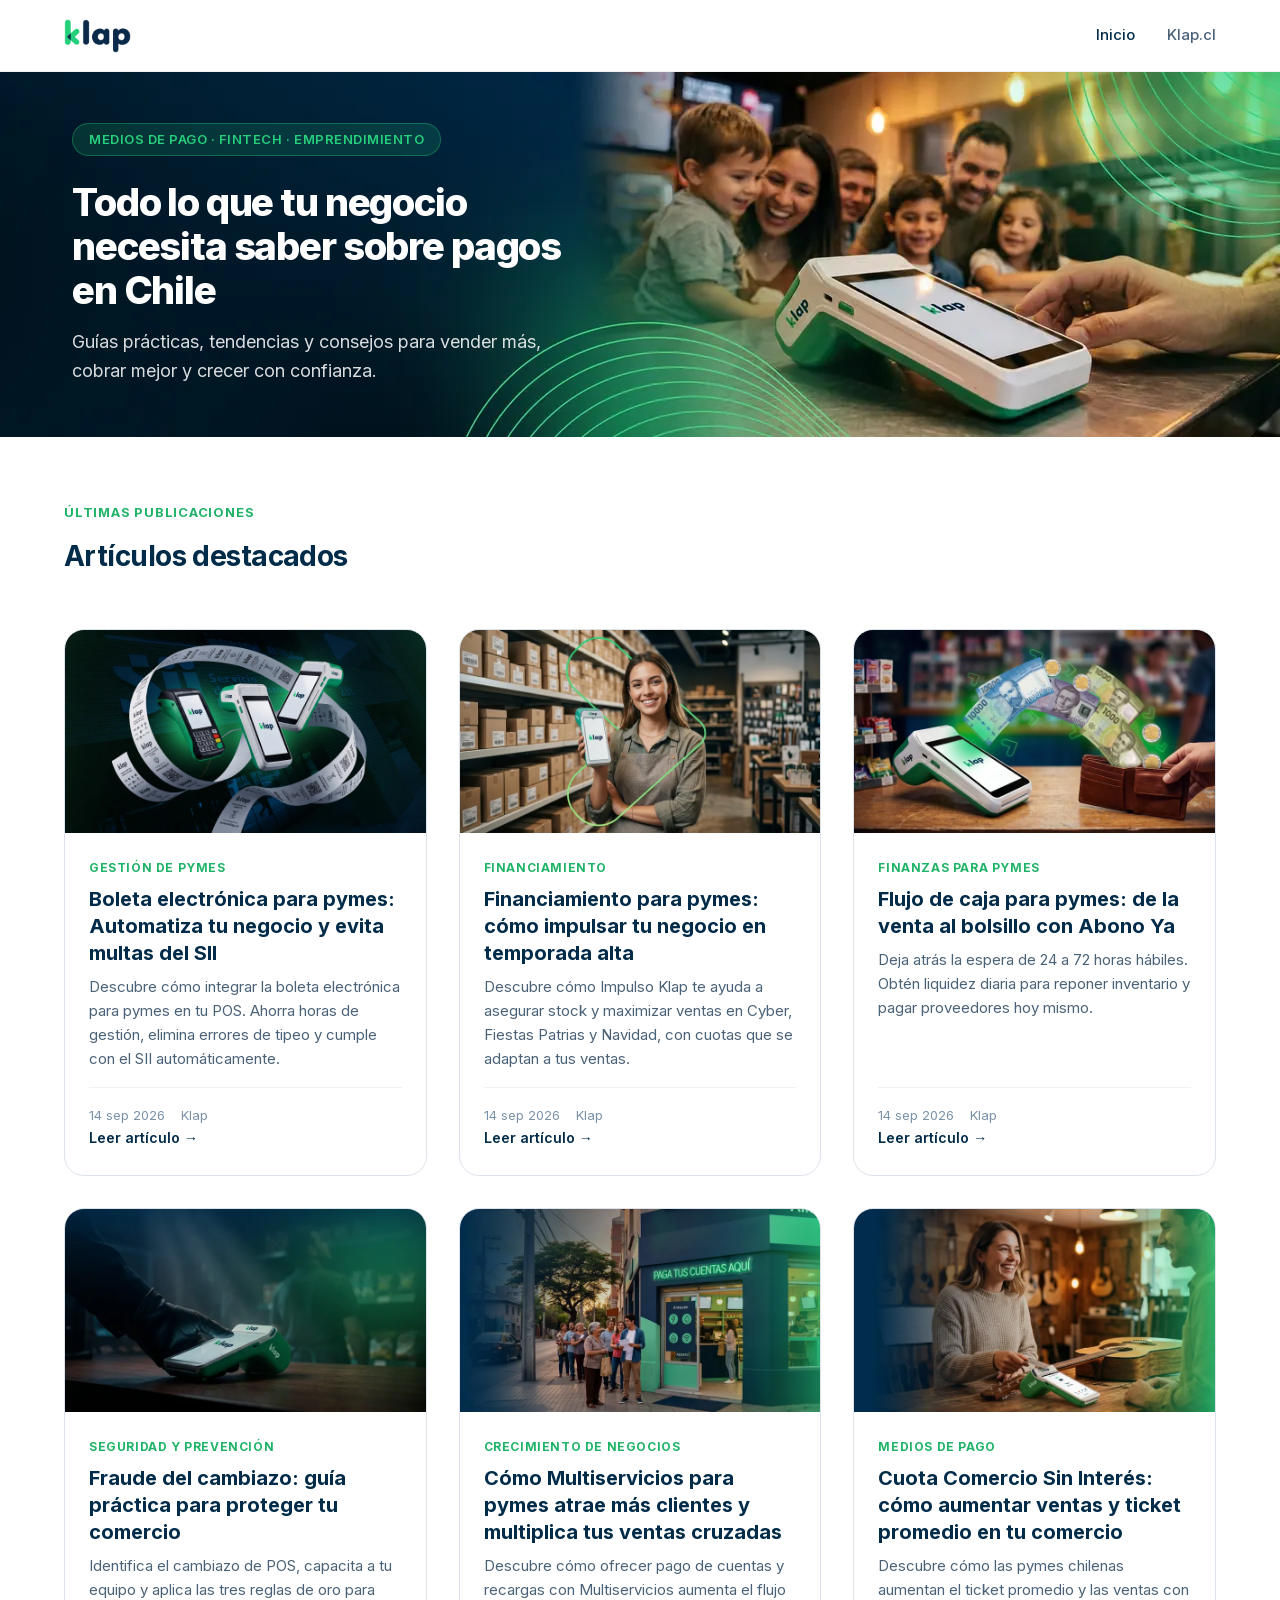
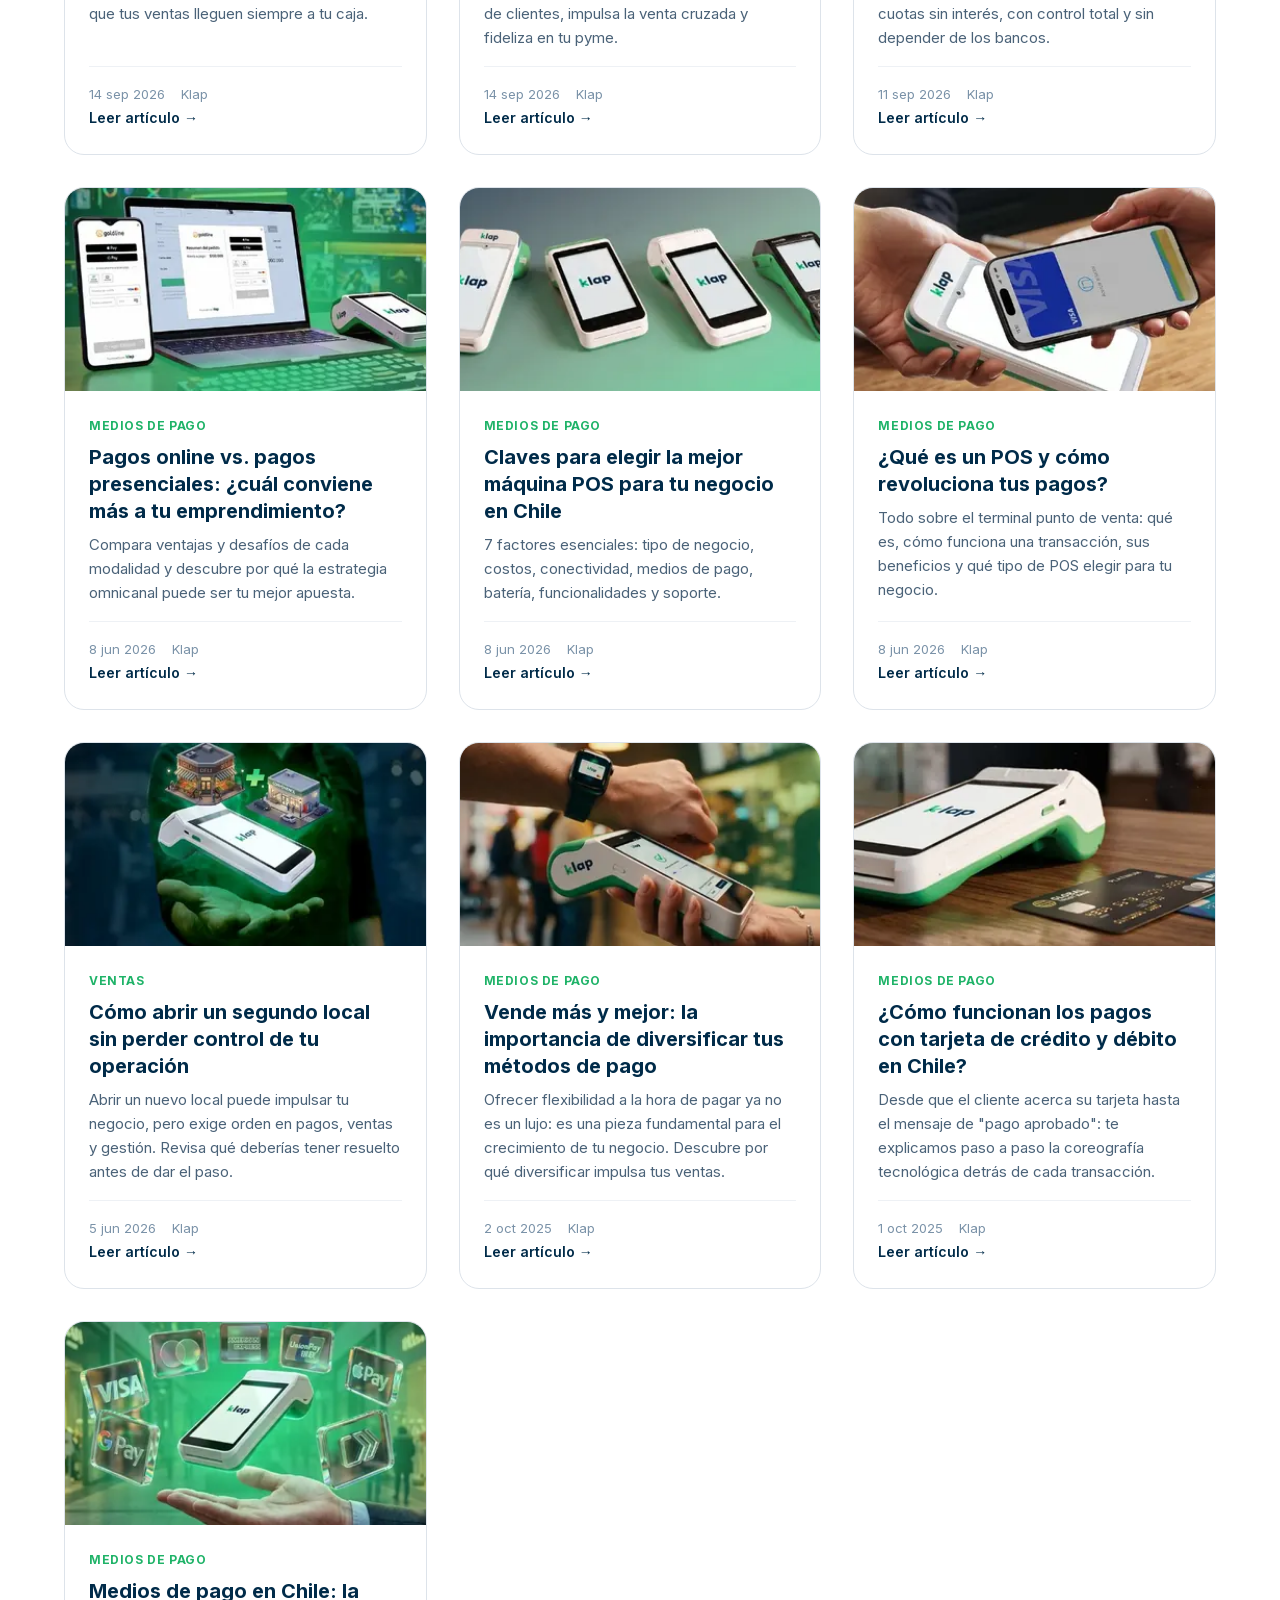
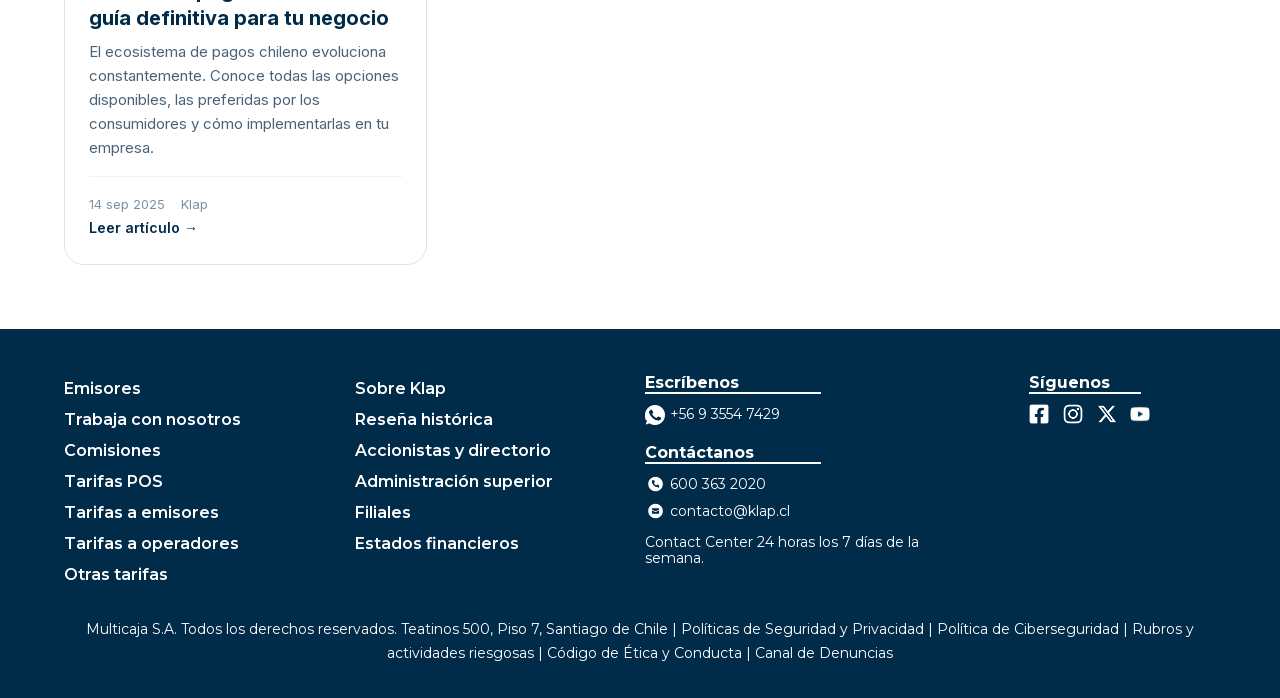
==== commit 974380b3: "Actualizar imágenes de portada y ajustar metadatos en múltiples entradas del blog y en el archivo in" ====
--- a/index.html
+++ b/index.html
@@ -23,9 +23,9 @@
   <meta name="twitter:title" content="Blog Klap | Medios de pago y fintech">
   <meta name="twitter:description" content="Guías y consejos sobre medios de pago para emprendedores en Chile.">
 
-  <link rel="stylesheet" href="css/base.css?v=29">
-  <link rel="stylesheet" href="css/mobile.css?v=29" media="(max-width: 767px)">
-  <link rel="stylesheet" href="css/desktop.css?v=29" media="(min-width: 768px)">
+  <link rel="stylesheet" href="css/base.css?v=31">
+  <link rel="stylesheet" href="css/mobile.css?v=31" media="(max-width: 767px)">
+  <link rel="stylesheet" href="css/desktop.css?v=31" media="(min-width: 768px)">
 
   <script type="application/ld+json">
   {
@@ -176,7 +176,7 @@
           <article class="post-card">
             <div class="post-card__image">
               <a href="posts/boleta-electronica-pymes-automatizar-pos-sii.html" tabindex="-1" aria-hidden="true">
-                <img src="assets/images/posts/boleta-electronica-pymes-automatizar-pos-sii-800.webp" srcset="assets/images/posts/boleta-electronica-pymes-automatizar-pos-sii-800.webp 800w, assets/images/posts/boleta-electronica-pymes-automatizar-pos-sii-1200.webp 1200w, assets/images/posts/boleta-electronica-pymes-automatizar-pos-sii-1600.webp 1600w" sizes="(max-width: 767px) calc(100vw - 48px), 380px" alt="Boleta electrónica para pymes integrada en un POS Klap" width="1920" height="1080" loading="lazy" decoding="async">
+                <img src="assets/images/posts/boleta-electronica-pymes-automatizar-pos-sii-800.webp?v=2" srcset="assets/images/posts/boleta-electronica-pymes-automatizar-pos-sii-800.webp?v=2 800w, assets/images/posts/boleta-electronica-pymes-automatizar-pos-sii-1200.webp?v=2 1200w, assets/images/posts/boleta-electronica-pymes-automatizar-pos-sii-1600.webp?v=2 1600w" sizes="(max-width: 767px) calc(100vw - 48px), 380px" alt="Boleta electrónica para pymes integrada en un POS Klap" width="1920" height="1080" loading="lazy" decoding="async">
               </a>
             </div>
             <div class="post-card__body">
--- a/css/base.css
+++ b/css/base.css
@@ -624,8 +624,16 @@
 .article-cta__text {
   font-size: 0.9375rem;
   line-height: 1.6;
-  color: rgba(255, 255, 255, 0.82);
+  color: rgba(255, 255, 255, 0.92);
   margin-bottom: 1.25rem;
+}
+
+/* .prose p pinta el texto del mismo azul que el fondo del recuadro.
+   Esta regla gana por especificidad en las entradas actuales y en las futuras. */
+.prose .article-cta p,
+.prose .article-cta__title,
+.prose .article-cta__text {
+  color: #fff;
 }
 
 .article-cta__actions {
@@ -658,6 +666,10 @@
   height: auto;
   aspect-ratio: 1024 / 249;
   object-fit: cover;
+}
+
+.prose-figure--banner img {
+  aspect-ratio: 1024 / 288;
 }
 
 .prose-figure figcaption {
